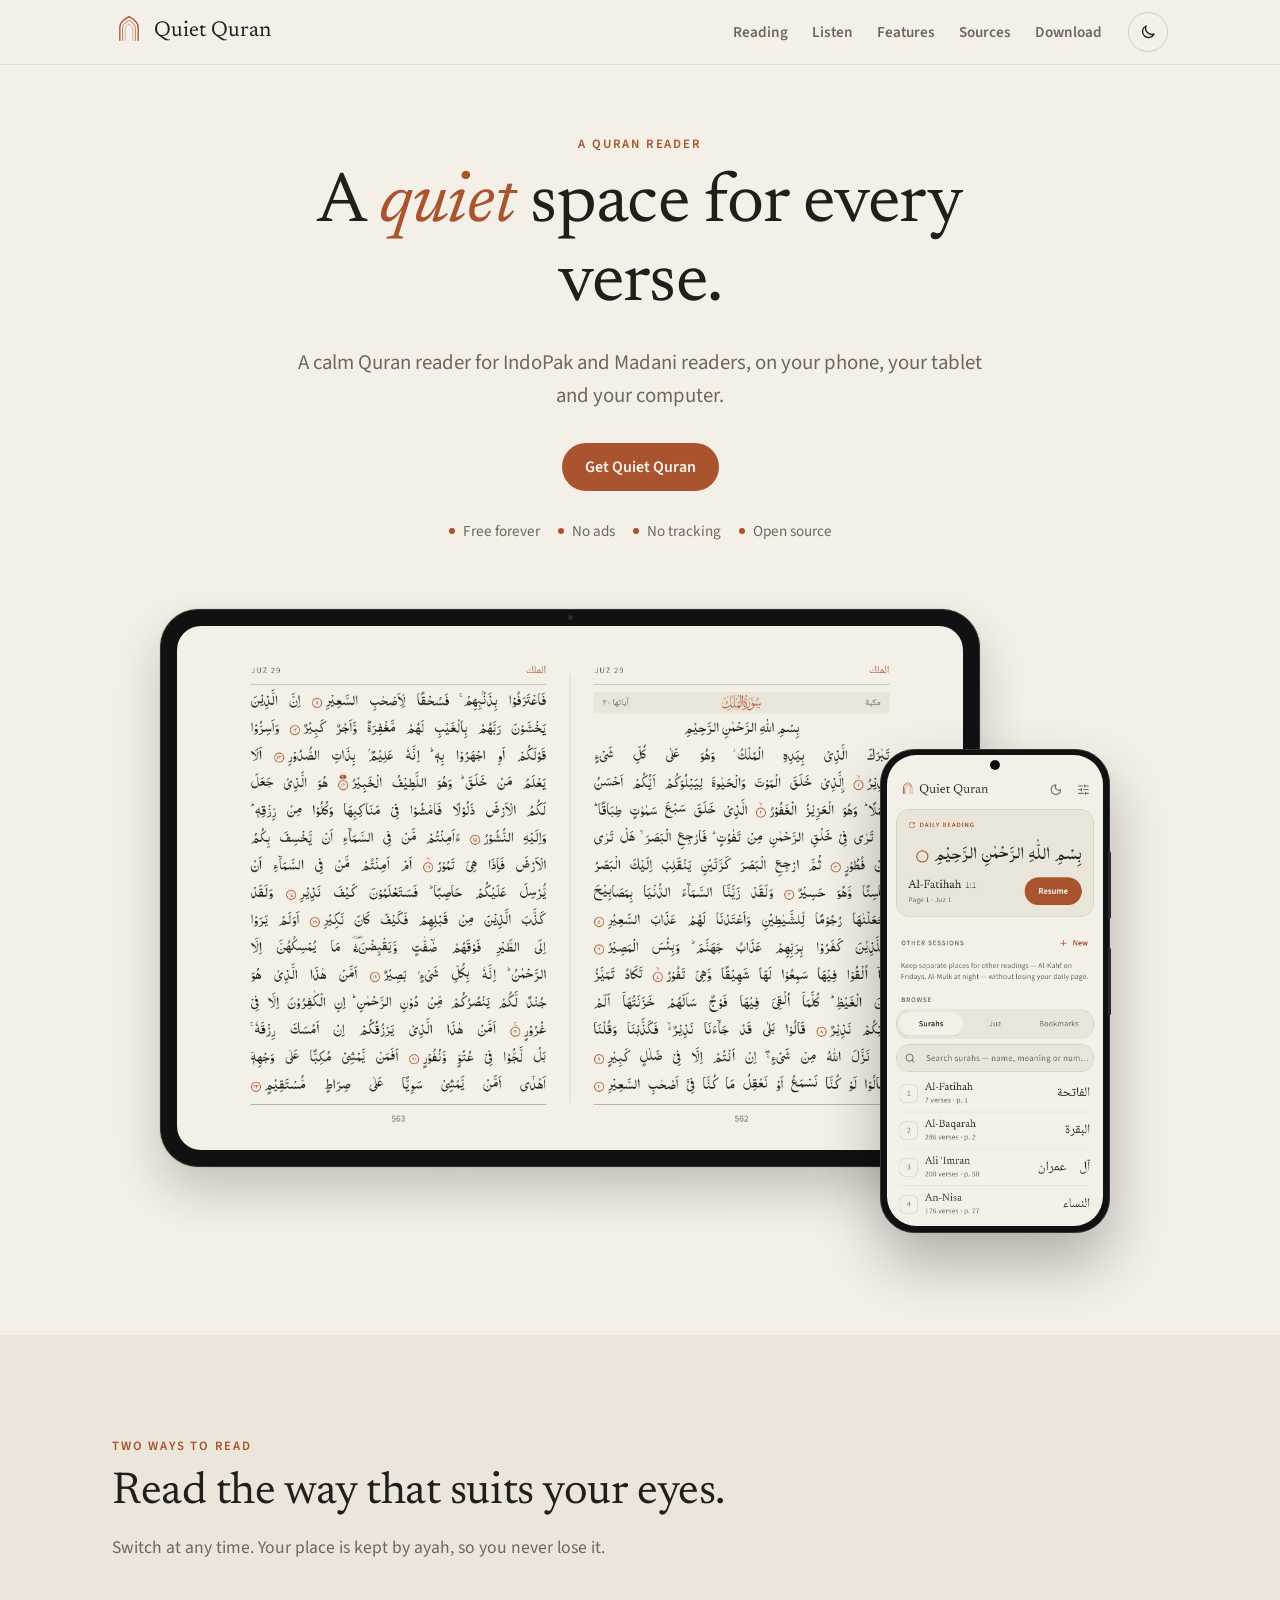
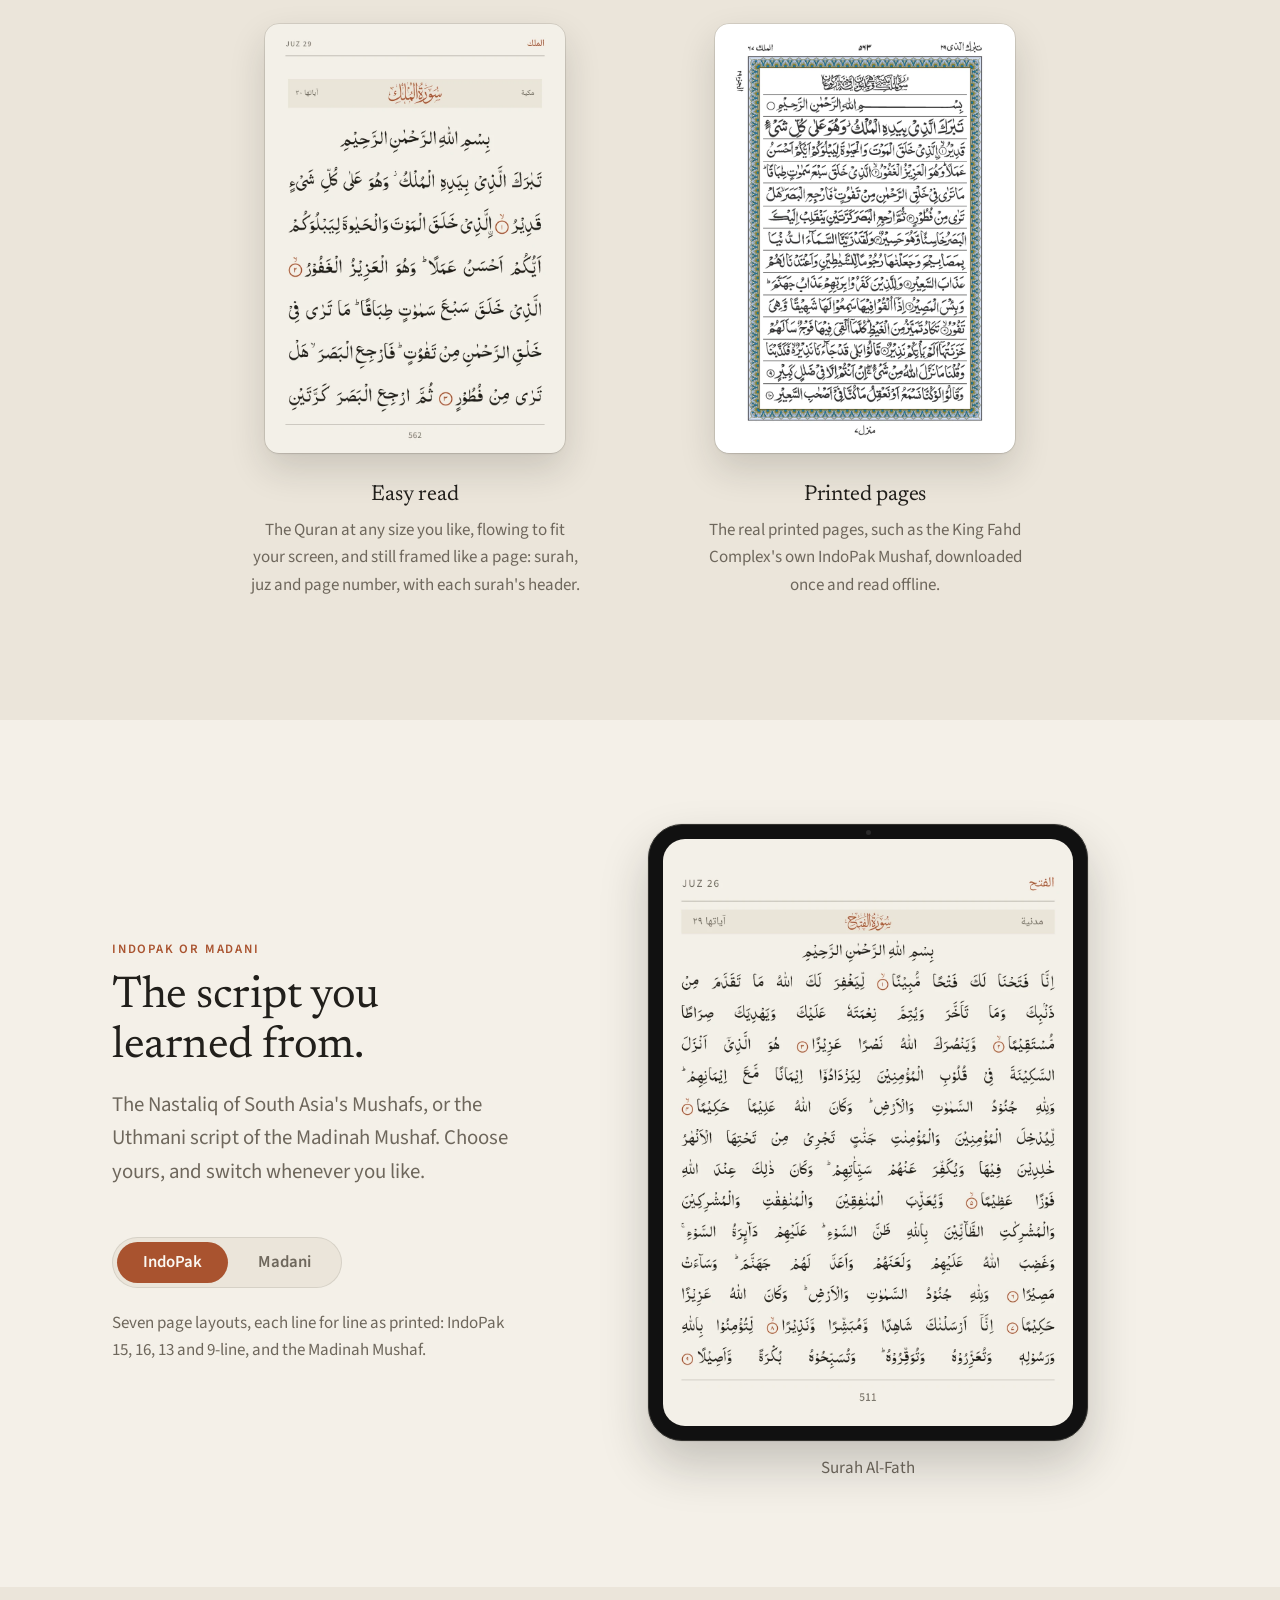
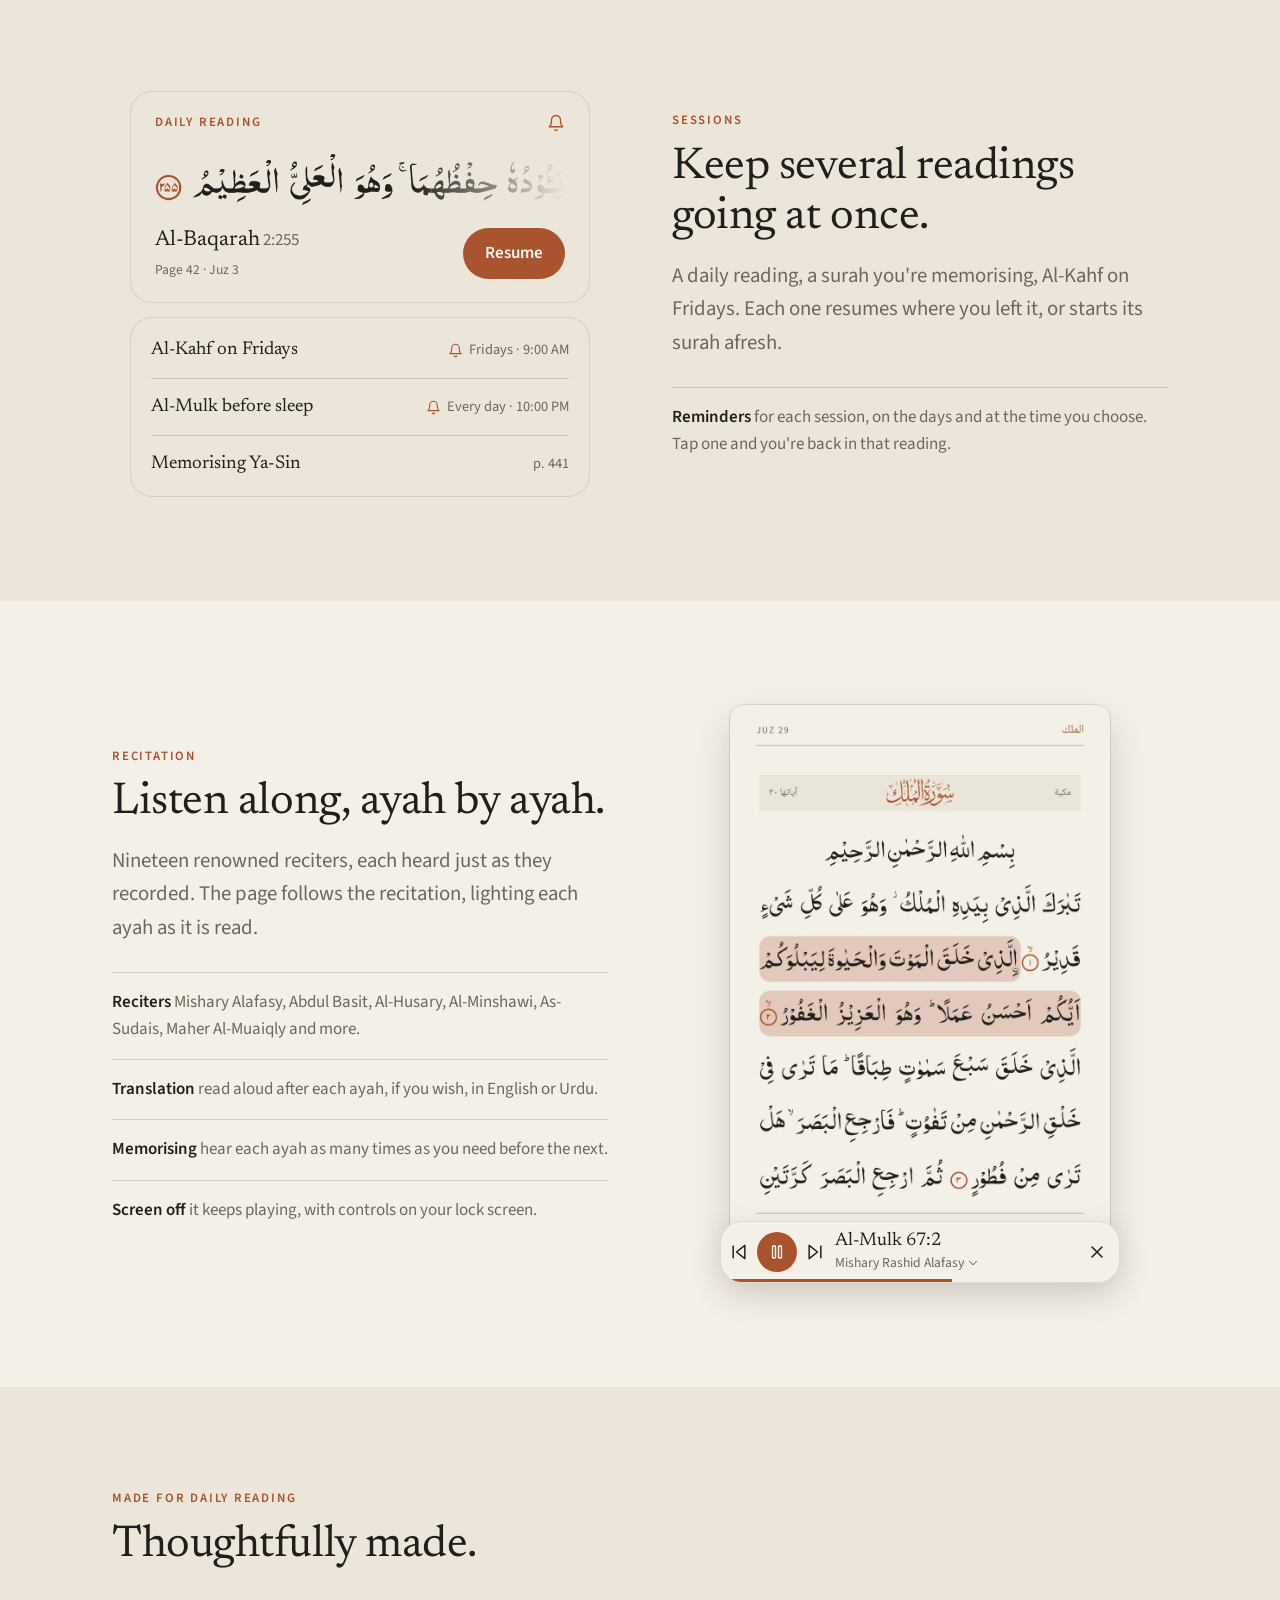
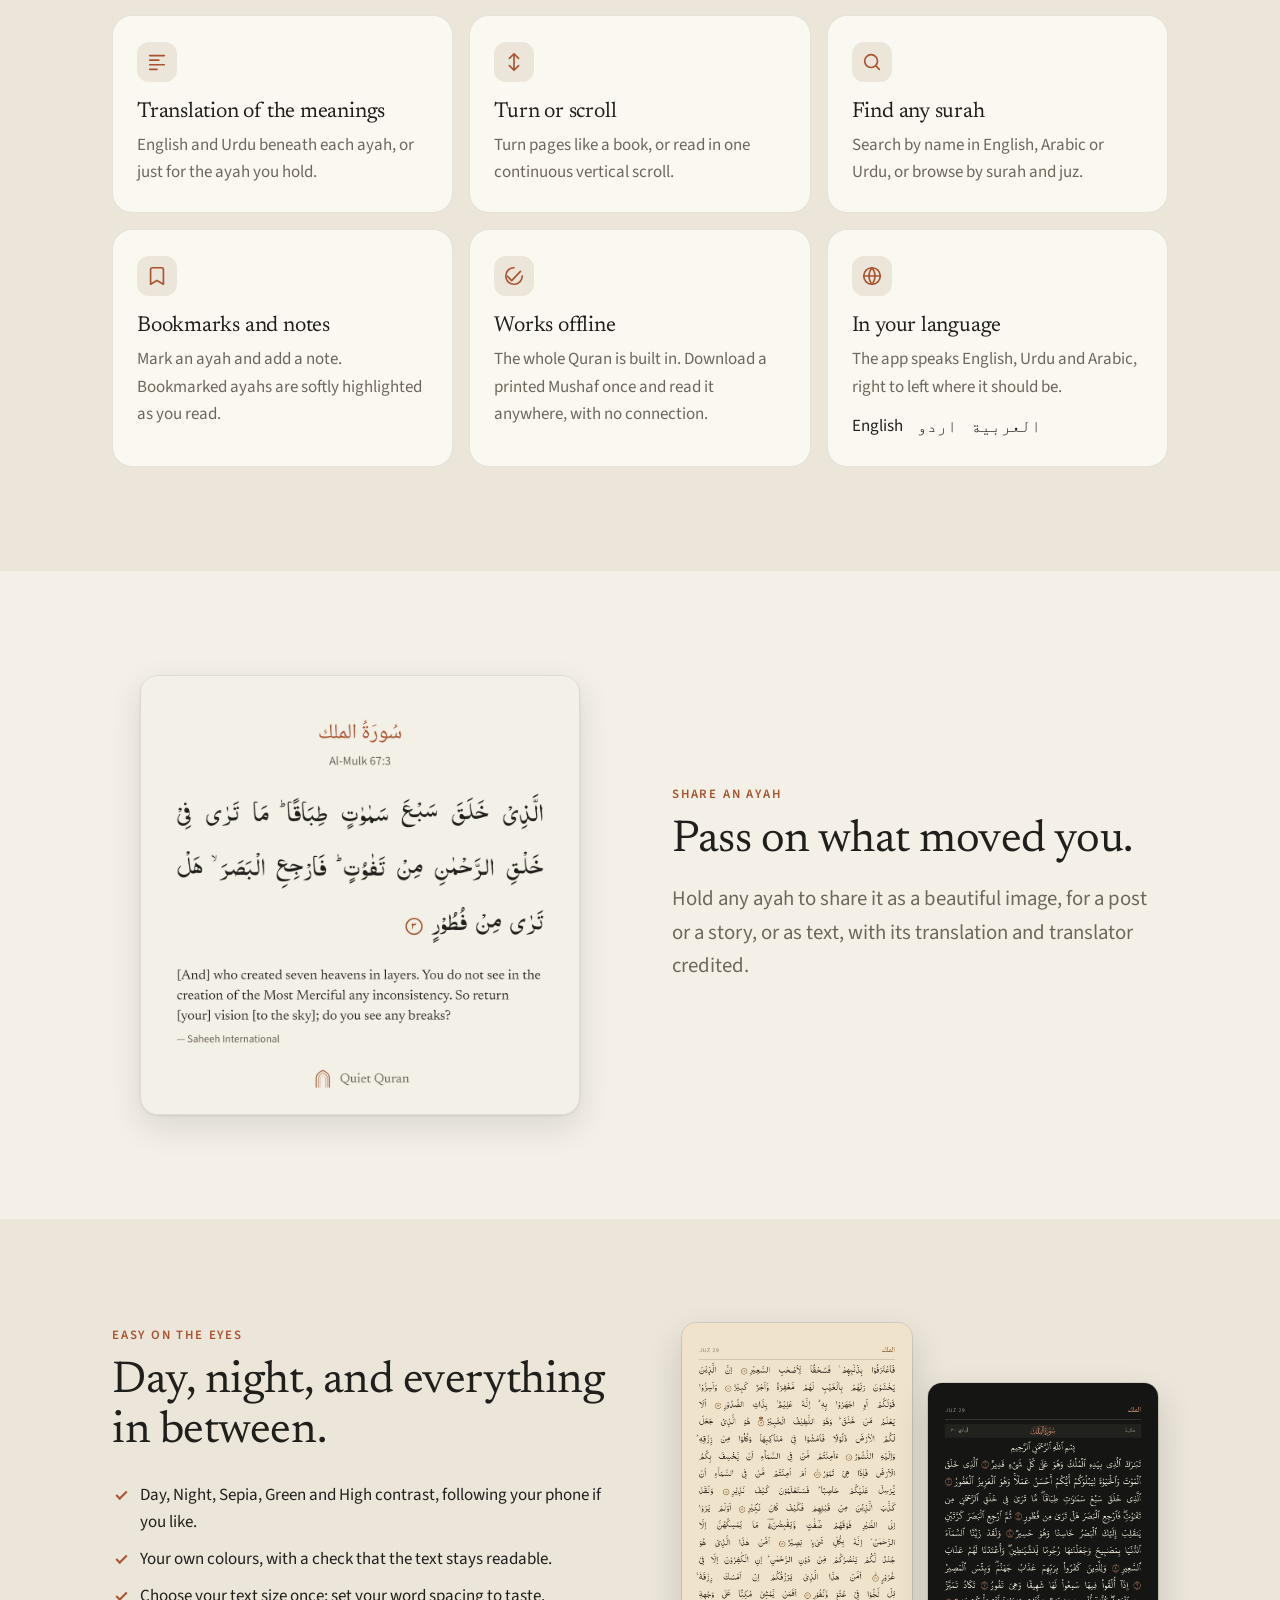
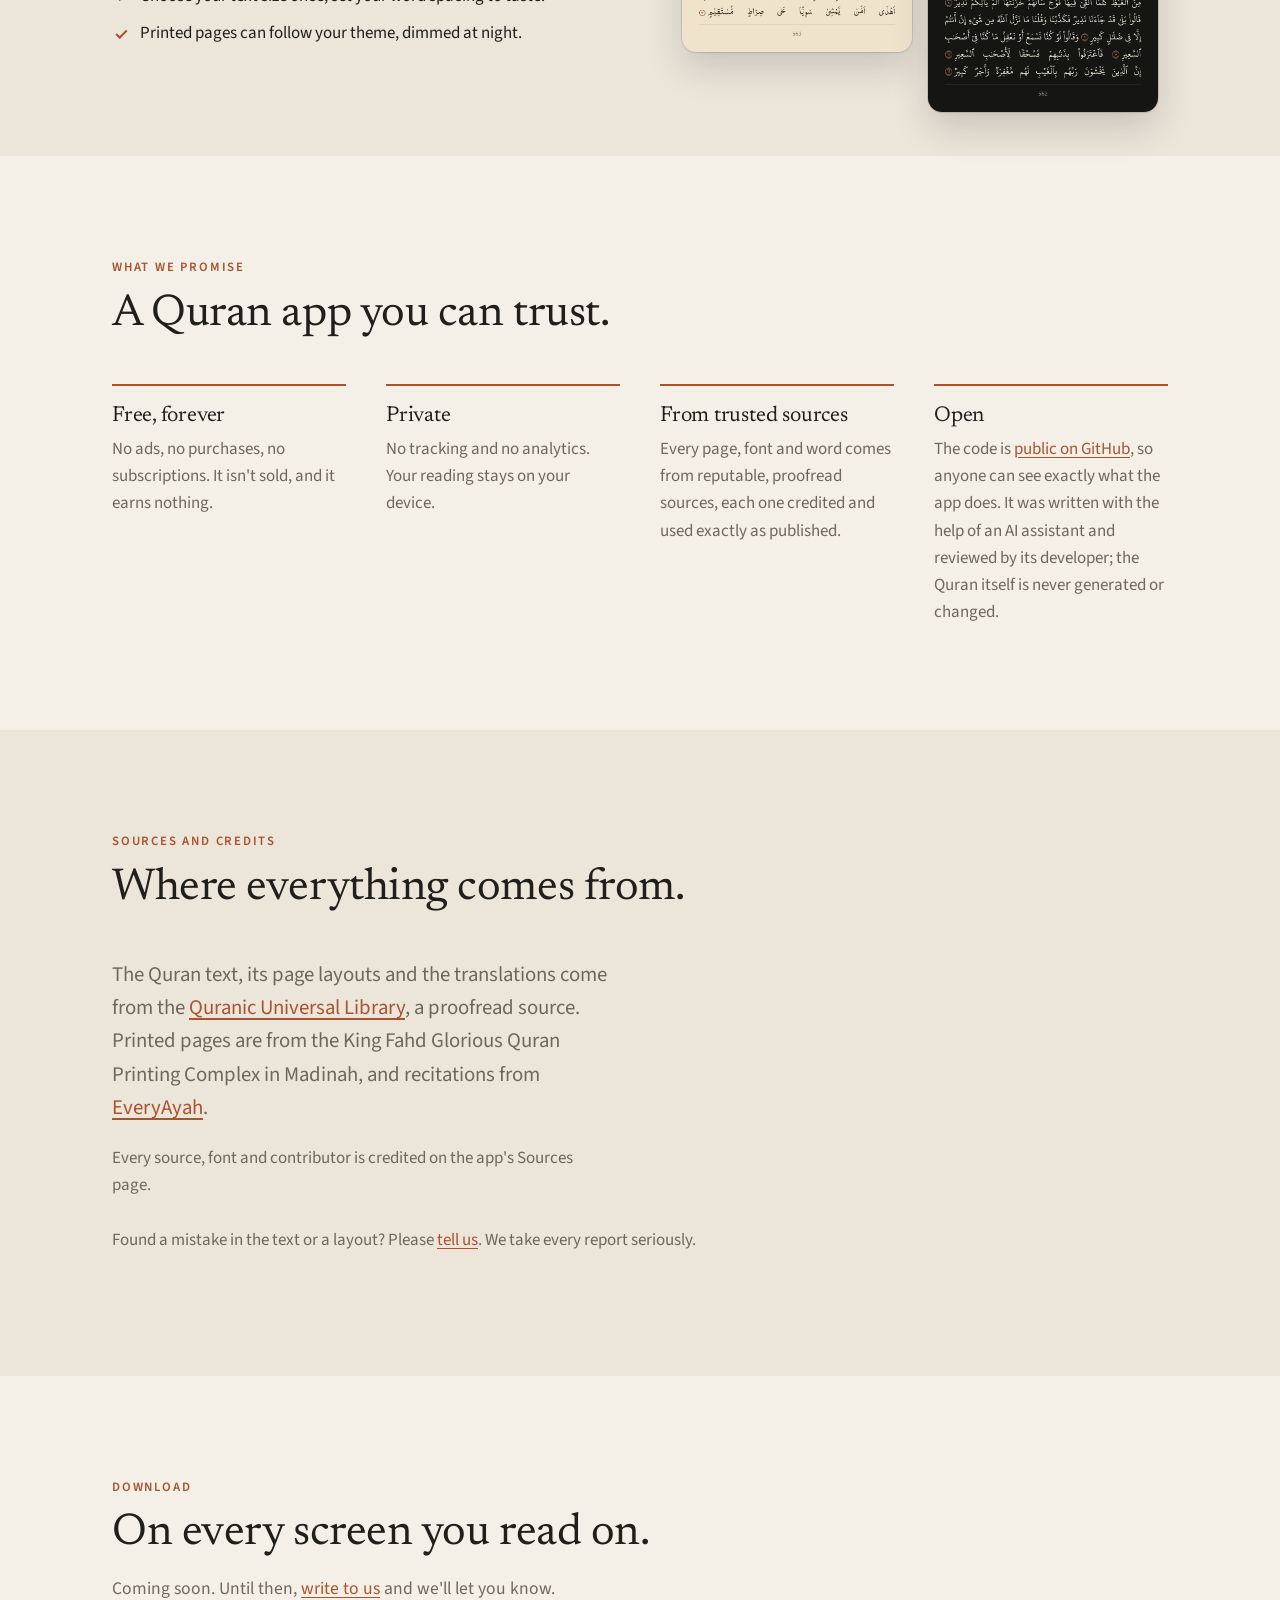
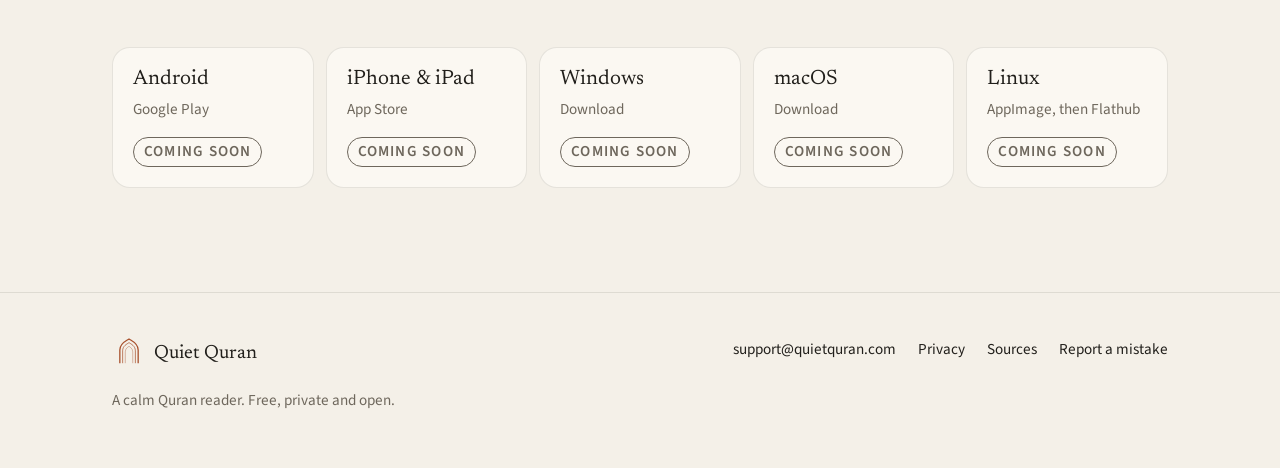
==== website/index.html @ 115cbb1e "Say how the app was made The README and the website now say plainly that the Quran text and pages co" ====
<!doctype html>
<html lang="en">
<head>
  <meta charset="utf-8">
  <meta name="viewport" content="width=device-width, initial-scale=1">
  <title>Quiet Quran — a calm Quran reader for IndoPak and Madani readers</title>
  <meta name="description" content="A free, calm Quran reader for IndoPak and Madani readers, with each Mushaf's own pages, line for line. No ads, no tracking. For Android, iPhone, Windows, macOS and Linux.">
  <meta name="theme-color" content="#f4f0e8">
  <script>
    // Apply the saved theme before anything paints (no flash).
    try {
      var t = localStorage.getItem("theme");
      if (t === "light" || t === "dark") document.documentElement.dataset.theme = t;
    } catch (e) {}
  </script>
  <link rel="icon" href="favicon.ico" sizes="any">
  <link rel="icon" href="img/mark-day.svg" type="image/svg+xml">
  <link rel="apple-touch-icon" href="apple-touch-icon.png">
  <link rel="canonical" href="https://quietquran.com/">
  <link rel="manifest" href="site.webmanifest">
  <meta name="robots" content="index, follow">
  <meta property="og:site_name" content="Quiet Quran">
  <meta property="og:title" content="Quiet Quran — a calm Quran reader for IndoPak and Madani readers">
  <meta property="og:description" content="A free, calm Quran reader with each Mushaf's own pages, line for line. Listen ayah by ayah. No ads, no tracking.">
  <meta property="og:image" content="https://quietquran.com/img/og-card.png">
  <meta property="og:image:width" content="1200">
  <meta property="og:image:height" content="630">
  <meta property="og:image:alt" content="Quiet Quran beside a page of Surah Al-Mulk">
  <meta property="og:url" content="https://quietquran.com/">
  <meta property="og:type" content="website">
  <meta property="og:locale" content="en">
  <meta name="twitter:card" content="summary_large_image">
  <meta name="twitter:title" content="Quiet Quran">
  <meta name="twitter:description" content="A free, calm Quran reader for IndoPak and Madani readers. No ads, no tracking.">
  <meta name="twitter:image" content="https://quietquran.com/img/og-card.png">
  <script type="application/ld+json">
  {
    "@context": "https://schema.org",
    "@graph": [
      {
        "@type": "WebSite",
        "@id": "https://quietquran.com/#website",
        "url": "https://quietquran.com/",
        "name": "Quiet Quran",
        "inLanguage": "en"
      },
      {
        "@type": "Organization",
        "@id": "https://quietquran.com/#org",
        "name": "Quiet Quran",
        "url": "https://quietquran.com/",
        "logo": "https://quietquran.com/img/icon-512.png",
        "email": "support@quietquran.com"
      },
      {
        "@type": "MobileApplication",
        "name": "Quiet Quran",
        "url": "https://quietquran.com/",
        "description": "A free, calm Quran reader for IndoPak and Madani readers, with each Mushaf's own pages, line for line, and ayah-by-ayah recitation. No ads, no tracking.",
        "applicationCategory": "ReferenceApplication",
        "operatingSystem": "Android, iOS, Windows, macOS, Linux",
        "inLanguage": ["en", "ur", "ar"],
        "isAccessibleForFree": true,
        "offers": { "@type": "Offer", "price": "0", "priceCurrency": "USD" },
        "image": "https://quietquran.com/img/og-card.png",
        "publisher": { "@id": "https://quietquran.com/#org" }
      }
    ]
  }
  </script>
  <link rel="preload" href="fonts/Newsreader-400.woff2" as="font" type="font/woff2" crossorigin>
  <link rel="preload" href="fonts/SourceSans3-400.woff2" as="font" type="font/woff2" crossorigin>
  <link rel="stylesheet" href="styles.css">
</head>
<body>
  <a class="skip" href="#main">Skip to content</a>

  <header class="site-header">
    <div class="wrap">
      <a class="brand" href="./" aria-label="Quiet Quran, home">
        <img class="for-light" src="img/mark-day.svg" alt="" width="34" height="34">
        <img class="for-dark" src="img/mark-night.svg" alt="" width="34" height="34">
        Quiet Quran
      </a>
      <nav class="nav" aria-label="Main">
        <a class="optional" href="#read">Reading</a>
        <a class="optional" href="#listen">Listen</a>
        <a class="optional" href="#features">Features</a>
        <a class="optional" href="#sources">Sources</a>
        <a href="#download">Download</a>
      </nav>
      <button class="theme-toggle" type="button" aria-label="Switch to dark mode">
        <svg class="icon-moon" viewBox="0 0 24 24" aria-hidden="true"><path d="M20 14.5A8 8 0 0 1 9.5 4a8 8 0 1 0 10.5 10.5z"/></svg>
        <svg class="icon-sun" viewBox="0 0 24 24" aria-hidden="true"><circle cx="12" cy="12" r="4"/><path d="M12 2v2M12 20v2M4.9 4.9l1.4 1.4M17.7 17.7l1.4 1.4M2 12h2M20 12h2M4.9 19.1l1.4-1.4M17.7 6.3l1.4-1.4"/></svg>
      </button>
    </div>
  </header>

  <main id="main">
    <!-- ================= Hero ================= -->
    <section class="hero">
      <div class="wrap">
        <div class="hero-text">
          <p class="eyebrow">A Quran reader</p>
          <h1>A <em>quiet</em> space for every verse.</h1>
          <p class="lead">
            A calm Quran reader for IndoPak and Madani readers, on your phone,
            your tablet and your computer.
          </p>
          <div class="actions">
            <a class="button primary" href="#download">Get Quiet Quran</a>
          </div>
          <ul class="promises" aria-label="Promises">
            <li>Free forever</li>
            <li>No ads</li>
            <li>No tracking</li>
            <li>Open source</li>
          </ul>
        </div>

        <div class="devices" role="img" aria-label="Quiet Quran on a tablet, showing two Mushaf pages side by side, and on a phone, showing the home screen.">
          <div class="devices-stage">
            <div class="tablet tablet-land">
              <div class="tablet-screen">
                <img class="for-light" src="img/laptop.webp" alt="" width="2400" height="1600">
                <img class="for-dark" src="img/laptop-night.webp" alt="" width="2400" height="1600">
              </div>
            </div>
            <div class="phone">
              <img class="for-light" src="img/home.webp" alt="" width="752" height="1632">
              <img class="for-dark" src="img/home-night.webp" alt="" width="752" height="1632">
            </div>
          </div>
        </div>
      </div>
    </section>

    <!-- ================= Ways to read ================= -->
    <section id="read" class="band">
      <div class="wrap">
        <div class="section-head">
          <p class="eyebrow">Two ways to read</p>
          <h2>Read the way that suits your eyes.</h2>
          <p>Switch at any time. Your place is kept by ayah, so you never lose it.</p>
        </div>
        <div class="ways">
          <figure class="way">
<div class="page-card"><img class="for-light" src="img/easy-read.webp" alt="Surah Al-Mulk in Easy read: large IndoPak text, framed like a page with the surah, juz and page number." width="880" height="1260" loading="lazy"><img class="for-dark" src="img/easy-read-night.webp" alt="Surah Al-Mulk in Easy read: large IndoPak text, framed like a page with the surah, juz and page number." width="880" height="1260" loading="lazy"></div>
            <h3>Easy read</h3>
            <p>The Quran at any size you like, flowing to fit your screen, and still framed like a page: surah, juz and page number, with each surah's header.</p>
          </figure>
          <figure class="way">
<div class="page-card paper"><img src="img/printed.webp" alt="A printed page of the King Fahd Complex's IndoPak 15-line Mushaf." width="780" height="1204" loading="lazy"></div>
            <h3>Printed pages</h3>
            <p>The real printed pages, such as the King Fahd Complex's own IndoPak Mushaf, downloaded once and read offline.</p>
          </figure>
        </div>
      </div>
    </section>

    <!-- ================= Scripts ================= -->
    <section>
      <div class="wrap editions">
        <div>
          <p class="eyebrow">IndoPak or Madani</p>
          <h2>The script you learned from.</h2>
          <p class="lead" style="margin-top:16px">
            The Nastaliq of South Asia's Mushafs, or the Uthmani script of the
            Madinah Mushaf. Choose yours, and switch whenever you like.
          </p>
          <div class="script-switch" role="tablist" aria-label="Script">
            <button type="button" role="tab" aria-selected="true" aria-controls="layout-screen" data-layout="indopak-15-qudratullah" data-name="IndoPak">IndoPak</button>
            <button type="button" role="tab" aria-selected="false" aria-controls="layout-screen" data-layout="madani-1405" data-name="Madani">Madani</button>
          </div>
          <p class="muted layouts-line">
            Seven page layouts, each line for line as printed: IndoPak 15, 16,
            13 and 9-line, and the Madinah Mushaf.
          </p>
        </div>

        <figure class="tablet-stage">
          <div class="tablet" id="layout-screen" role="tabpanel" aria-live="polite">
            <div class="tablet-screen">
              <img class="layout-shot for-light" data-variant="" src="img/layout-indopak-15-qudratullah.webp" alt="The opening of Surah Al-Fath in the IndoPak script." width="1200" height="1720">
              <img class="layout-shot for-dark" data-variant="-night" src="img/layout-indopak-15-qudratullah-night.webp" alt="The opening of Surah Al-Fath in the IndoPak script." width="1200" height="1720">
            </div>
          </div>
          <figcaption class="muted">Surah Al-Fath</figcaption>
        </figure>
      </div>
    </section>

    <!-- ================= Sessions and reminders ================= -->
    <section id="sessions" class="band">
      <div class="wrap split flip">
        <div>
          <p class="eyebrow">Sessions</p>
          <h2>Keep several readings going at once.</h2>
          <p class="lead" style="margin-top:16px">
            A daily reading, a surah you're memorising, Al-Kahf on Fridays.
            Each one resumes where you left it, or starts its surah afresh.
          </p>
          <dl class="rows">
            <div><dt>Reminders</dt><dd>for each session, on the days and at the time you choose. Tap one and you're back in that reading.</dd></div>
          </dl>
        </div>

        <div class="sessions-demo" role="img" aria-label="The home screen's sessions: Daily reading at Al-Baqarah 2:255 with a Resume button; Al-Kahf on Fridays with a reminder at 9:00 AM on Fridays; Al-Mulk before sleep with a reminder every day at 10:00 PM; and Memorising Ya-Sin on page 441.">
          <div class="session-card">
            <div class="session-head"><span>Daily reading</span><svg class="bell" viewBox="0 0 24 24" aria-hidden="true"><path d="M6 8a6 6 0 0 1 12 0c0 7 3 9 3 9H3s3-2 3-9"/><path d="M10.3 21a1.9 1.9 0 0 0 3.4 0"/></svg></div>
            <img class="for-light session-ayah" src="img/session-ayah-day.webp" alt="" width="678" height="122">
            <img class="for-dark session-ayah" src="img/session-ayah-night.webp" alt="" width="678" height="122">
            <div class="session-foot">
              <div><strong>Al-Baqarah</strong> <span class="muted">2:255</span><small>Page 42 · Juz 3</small></div>
              <span class="resume">Resume</span>
            </div>
          </div>
          <ul class="session-list">
            <li><span>Al-Kahf on Fridays</span><span class="when"><svg class="bell" viewBox="0 0 24 24" aria-hidden="true"><path d="M6 8a6 6 0 0 1 12 0c0 7 3 9 3 9H3s3-2 3-9"/><path d="M10.3 21a1.9 1.9 0 0 0 3.4 0"/></svg>Fridays · 9:00 AM</span></li>
            <li><span>Al-Mulk before sleep</span><span class="when"><svg class="bell" viewBox="0 0 24 24" aria-hidden="true"><path d="M6 8a6 6 0 0 1 12 0c0 7 3 9 3 9H3s3-2 3-9"/><path d="M10.3 21a1.9 1.9 0 0 0 3.4 0"/></svg>Every day · 10:00 PM</span></li>
            <li><span>Memorising Ya-Sin</span><span class="when">p. 441</span></li>
          </ul>
        </div>
      </div>
    </section>

    <!-- ================= Recitation ================= -->
    <section id="listen">
      <div class="wrap split">
        <div>
          <p class="eyebrow">Recitation</p>
          <h2>Listen along, ayah by ayah.</h2>
          <p class="lead" style="margin-top:16px">
            Nineteen renowned reciters, each heard just as they recorded.
            The page follows the recitation, lighting each ayah as it is read.
          </p>
          <dl class="rows">
            <div><dt>Reciters</dt><dd>Mishary Alafasy, Abdul Basit, Al-Husary, Al-Minshawi, As-Sudais, Maher Al-Muaiqly and more.</dd></div>
            <div><dt>Translation</dt><dd>read aloud after each ayah, if you wish, in English or Urdu.</dd></div>
            <div><dt>Memorising</dt><dd>hear each ayah as many times as you need before the next.</dd></div>
            <div><dt>Screen off</dt><dd>it keeps playing, with controls on your lock screen.</dd></div>
          </dl>
        </div>

        <div class="listen-demo" data-ayah="2" role="img" aria-label="Surah Al-Mulk in Easy read, each ayah highlighted in turn as it is recited, and the player below it: Al-Mulk, Mishary Rashid Alafasy, with previous, pause, next and stop.">
          <div class="page-card">
            <img class="for-light ayah-2" src="img/listen-day.webp" alt="" width="880" height="1260" loading="lazy">
            <img class="for-dark ayah-2" src="img/listen-night.webp" alt="" width="880" height="1260" loading="lazy">
            <img class="for-light ayah-3" src="img/listen-day-3.webp" alt="" width="880" height="1260" loading="lazy">
            <img class="for-dark ayah-3" src="img/listen-night-3.webp" alt="" width="880" height="1260" loading="lazy">
          </div>
          <div class="player">
            <div class="player-controls">
              <svg viewBox="0 0 24 24" aria-hidden="true"><polygon points="19 20 9 12 19 4 19 20"/><line x1="5" x2="5" y1="19" y2="5"/></svg>
              <span class="player-play"><svg viewBox="0 0 24 24" aria-hidden="true"><rect x="14" y="4" width="4" height="16" rx="1"/><rect x="6" y="4" width="4" height="16" rx="1"/></svg></span>
              <svg viewBox="0 0 24 24" aria-hidden="true"><polygon points="5 4 15 12 5 20 5 4"/><line x1="19" x2="19" y1="5" y2="19"/></svg>
            </div>
            <div class="player-now">
              <strong class="player-ayah">Al-Mulk 67:2</strong>
              <small>Mishary Rashid Alafasy <svg viewBox="0 0 24 24" aria-hidden="true"><path d="m6 9 6 6 6-6"/></svg></small>
            </div>
            <svg class="player-stop" viewBox="0 0 24 24" aria-hidden="true"><path d="M18 6 6 18"/><path d="m6 6 12 12"/></svg>
            <span class="player-progress"></span>
          </div>
        </div>
      </div>
    </section>

    <!-- ================= Features ================= -->
    <section id="features" class="band">
      <div class="wrap">
        <div class="section-head">
          <p class="eyebrow">Made for daily reading</p>
          <h2>Thoughtfully made.</h2>
        </div>
        <div class="features">
          <article class="feature">
            <div class="icon" aria-hidden="true"><svg viewBox="0 0 24 24"><path d="M4 5h16M4 10h10M4 15h16M4 20h8"/></svg></div>
            <h3>Translation of the meanings</h3>
            <p>English and Urdu beneath each ayah, or just for the ayah you hold.</p>
          </article>
          <article class="feature">
            <div class="icon" aria-hidden="true"><svg viewBox="0 0 24 24"><path d="M12 3v18M7 8l5-5 5 5M7 16l5 5 5-5"/></svg></div>
            <h3>Turn or scroll</h3>
            <p>Turn pages like a book, or read in one continuous vertical scroll.</p>
          </article>
          <article class="feature">
            <div class="icon" aria-hidden="true"><svg viewBox="0 0 24 24"><circle cx="11" cy="11" r="7"/><path d="m20 20-3.5-3.5"/></svg></div>
            <h3>Find any surah</h3>
            <p>Search by name in English, Arabic or Urdu, or browse by surah and juz.</p>
          </article>
          <article class="feature">
            <div class="icon" aria-hidden="true"><svg viewBox="0 0 24 24"><path d="M19 21l-7-4-7 4V5a2 2 0 0 1 2-2h10a2 2 0 0 1 2 2z"/></svg></div>
            <h3>Bookmarks and notes</h3>
            <p>Mark an ayah and add a note. Bookmarked ayahs are softly highlighted as you read.</p>
          </article>
          <article class="feature">
            <div class="icon" aria-hidden="true"><svg viewBox="0 0 24 24"><path d="M5 12.5 9.5 17 19 7"/><path d="M12 3a9 9 0 1 0 9 9"/></svg></div>
            <h3>Works offline</h3>
            <p>The whole Quran is built in. Download a printed Mushaf once and read it anywhere, with no connection.</p>
          </article>
          <article class="feature">
            <div class="icon" aria-hidden="true"><svg viewBox="0 0 24 24"><circle cx="12" cy="12" r="9"/><path d="M3 12h18M12 3a14 14 0 0 1 0 18M12 3a14 14 0 0 0 0 18"/></svg></div>
            <h3>In your language</h3>
            <p>The app speaks English, Urdu and Arabic, right to left where it should be.</p>
            <div class="langs"><span lang="en">English</span><span lang="ur" dir="rtl">اردو</span><span lang="ar" dir="rtl">العربية</span></div>
          </article>
        </div>
      </div>
    </section>

    <!-- ================= Share ================= -->
    <section>
      <div class="wrap split">
        <div>
          <img class="share-card for-light" src="img/share-card.webp" alt="A shared ayah: Al-Mulk 67:3 in IndoPak script with its English translation, in the app's calm design." width="1080" height="1080" loading="lazy">
          <img class="share-card for-dark" src="img/share-card-night.webp" alt="A shared ayah: Al-Mulk 67:3 in IndoPak script with its English translation, in the app's calm design." width="1080" height="1080" loading="lazy">
        </div>
        <div>
          <p class="eyebrow">Share an ayah</p>
          <h2>Pass on what moved you.</h2>
          <p class="lead" style="margin-top:16px">
            Hold any ayah to share it as a beautiful image, for a post or a
            story, or as text, with its translation and translator credited.
          </p>
        </div>
      </div>
    </section>

    <!-- ================= Themes ================= -->
    <section class="band">
      <div class="wrap split flip">
        <div class="theme-row" aria-hidden="true">
<div class="page-card"><img src="img/sepia.webp" alt="" width="880" height="1260" loading="lazy"></div>
<div class="page-card"><img src="img/madani-night.webp" alt="" width="880" height="1260" loading="lazy"></div>
        </div>
        <div>
          <p class="eyebrow">Easy on the eyes</p>
          <h2>Day, night, and everything in between.</h2>
          <ul class="checks">
            <li>Day, Night, Sepia, Green and High contrast, following your phone if you like.</li>
            <li>Your own colours, with a check that the text stays readable.</li>
            <li>Choose your text size once; set your word spacing to taste.</li>
            <li>Printed pages can follow your theme, dimmed at night.</li>
          </ul>
        </div>
      </div>
    </section>

    <!-- ================= Principles ================= -->
    <section>
      <div class="wrap">
        <div class="section-head">
          <p class="eyebrow">What we promise</p>
          <h2>A Quran app you can trust.</h2>
        </div>
        <div class="principles">
          <div class="principle">
            <h3>Free, forever</h3>
            <p>No ads, no purchases, no subscriptions. It isn't sold, and it earns nothing.</p>
          </div>
          <div class="principle">
            <h3>Private</h3>
            <p>No tracking and no analytics. Your reading stays on your device.</p>
          </div>
          <div class="principle">
            <h3>From trusted sources</h3>
            <p>Every page, font and word comes from reputable, proofread sources, each one credited and used exactly as published.</p>
          </div>
          <div class="principle">
            <h3>Open</h3>
            <p>The code is <a href="https://github.com/Ykhadow/quietquran">public on GitHub</a>, so anyone can see exactly what the app does. It was written with the help of an AI assistant and reviewed by its developer; the Quran itself is never generated or changed.</p>
          </div>
        </div>
      </div>
    </section>

    <!-- ================= Sources ================= -->
    <section id="sources" class="band">
      <div class="wrap">
        <div class="section-head">
          <p class="eyebrow">Sources and credits</p>
          <h2>Where everything comes from.</h2>
        </div>
        <div class="sources-nod">
          <p class="lead">
            The Quran text, its page layouts and the translations come from the
            <a href="https://qul.tarteel.ai">Quranic Universal Library</a>, a
            proofread source. Printed pages are from the King Fahd Glorious
            Quran Printing Complex in Madinah, and recitations from
            <a href="https://everyayah.com">EveryAyah</a>.
          </p>
          <p class="muted">Every source, font and contributor is credited on the app's Sources page.</p>
        </div>
        <p class="muted" style="margin-top:28px">
          Found a mistake in the text or a layout? Please
          <a href="mailto:support@quietquran.com?subject=Mistake%20report">tell us</a>. We take every report seriously.
        </p>
      </div>
    </section>

    <!-- ================= Download ================= -->
    <section id="download">
      <div class="wrap">
        <div class="section-head">
          <p class="eyebrow">Download</p>
          <h2>On every screen you read on.</h2>
          <p>Coming soon. Until then, <a href="mailto:support@quietquran.com?subject=Tell%20me%20when%20it%27s%20out">write to us</a> and we'll let you know.</p>
        </div>
        <div class="platforms">
          <div class="platform"><strong>Android</strong><span>Google Play</span><span class="badge">Coming soon</span></div>
          <div class="platform"><strong>iPhone &amp; iPad</strong><span>App Store</span><span class="badge">Coming soon</span></div>
          <div class="platform"><strong>Windows</strong><span>Download</span><span class="badge">Coming soon</span></div>
          <div class="platform"><strong>macOS</strong><span>Download</span><span class="badge">Coming soon</span></div>
          <div class="platform"><strong>Linux</strong><span>AppImage, then Flathub</span><span class="badge">Coming soon</span></div>
        </div>
      </div>
    </section>
  </main>

  <footer class="site-footer">
    <div class="wrap">
      <div>
        <a class="brand" href="./" style="font-size:1.2rem">
          <img class="for-light" src="img/mark-day.svg" alt="" width="28" height="28">
          <img class="for-dark" src="img/mark-night.svg" alt="" width="28" height="28">
          Quiet Quran
        </a>
        <p style="margin:10px 0 0">A calm Quran reader. Free, private and open.</p>
      </div>
      <nav aria-label="Footer">
        <a href="mailto:support@quietquran.com">support@quietquran.com</a>
        <a href="/privacy">Privacy</a>
        <a href="#sources">Sources</a>
        <a href="mailto:support@quietquran.com?subject=Mistake%20report">Report a mistake</a>
      </nav>
    </div>
  </footer>

  <script src="site.js" defer></script>
</body>
</html>
---- website/styles.css ----
/* Quiet Quran — the app's own Day and Night palettes and type. */

@font-face {
  font-family: "Newsreader";
  src: url("fonts/Newsreader-400.woff2") format("woff2");
  font-weight: 400;
  font-style: normal;
  font-display: swap;
}
@font-face {
  font-family: "Newsreader";
  src: url("fonts/Newsreader-400-italic.woff2") format("woff2");
  font-weight: 400;
  font-style: italic;
  font-display: swap;
}
@font-face {
  font-family: "Source Sans 3";
  src: url("fonts/SourceSans3-400.woff2") format("woff2");
  font-weight: 400;
  font-display: swap;
}
@font-face {
  font-family: "Source Sans 3";
  src: url("fonts/SourceSans3-600.woff2") format("woff2");
  font-weight: 600;
  font-display: swap;
}

:root {
  --bg: #f4f0e8;
  --surf: #ebe5da;
  --card: #fbf8f2;
  --ink: #211f1b;
  --mut: #6e675c;
  --acc: #a9532f;
  --on-acc: #fbf8f2;
  --line: rgba(33, 31, 27, 0.16);
  --line2: rgba(33, 31, 27, 0.1);
  --shadow: 0 1px 2px rgba(33, 31, 27, 0.08), 0 12px 32px rgba(33, 31, 27, 0.12);
  --serif: "Newsreader", Georgia, "Times New Roman", serif;
  --sans: "Source Sans 3", system-ui, -apple-system, "Segoe UI", sans-serif;
  --arabic: "Noto Naskh Arabic", "Segoe UI", "Geeza Pro", "Noto Sans Arabic", serif;
  --urdu: "Noto Nastaliq Urdu", "Jameel Noori Nastaleeq", "Segoe UI", serif;
  --max: 1120px;
  color-scheme: light;
}

/* Night: when the device is dark (unless the visitor chose light), or when
   the visitor chose dark. */
@media (prefers-color-scheme: dark) {
  :root:not([data-theme="light"]) {
    --bg: #151614;
    --surf: #20211d;
    --card: #1b1c19;
    --ink: #e4ddd0;
    --mut: #9a9387;
    --acc: #d98e70;
    --on-acc: #151614;
    --line: rgba(228, 221, 208, 0.16);
    --line2: rgba(228, 221, 208, 0.1);
    --shadow: 0 1px 2px rgba(0, 0, 0, 0.4), 0 12px 32px rgba(0, 0, 0, 0.45);
    color-scheme: dark;
  }
}

:root[data-theme="dark"] {
  --bg: #151614;
  --surf: #20211d;
  --card: #1b1c19;
  --ink: #e4ddd0;
  --mut: #9a9387;
  --acc: #d98e70;
  --on-acc: #151614;
  --line: rgba(228, 221, 208, 0.16);
  --line2: rgba(228, 221, 208, 0.1);
  --shadow: 0 1px 2px rgba(0, 0, 0, 0.4), 0 12px 32px rgba(0, 0, 0, 0.45);
  color-scheme: dark;
}

/* Images drawn for one theme or the other (the logo). */
.for-dark {
  display: none !important;
}

@media (prefers-color-scheme: dark) {
  :root:not([data-theme="light"]) .for-light {
    display: none !important;
  }
  :root:not([data-theme="light"]) .for-dark {
    display: block !important;
  }
}

:root[data-theme="dark"] .for-light {
  display: none !important;
}

:root[data-theme="dark"] .for-dark {
  display: block !important;
}

*,
*::before,
*::after {
  box-sizing: border-box;
}

html {
  scroll-behavior: smooth;
  -webkit-text-size-adjust: 100%;
}

@media (prefers-reduced-motion: reduce) {
  html {
    scroll-behavior: auto;
  }
}

body {
  margin: 0;
  background: var(--bg);
  color: var(--ink);
  font: 400 1.0625rem/1.6 var(--sans);
  -webkit-font-smoothing: antialiased;
}

img {
  display: block;
  max-width: 100%;
  height: auto;
}

a {
  color: var(--acc);
  text-underline-offset: 0.18em;
}

a:hover {
  text-decoration-thickness: 2px;
}

:focus-visible {
  outline: 2px solid var(--acc);
  outline-offset: 3px;
  border-radius: 4px;
}

.wrap {
  width: 100%;
  max-width: var(--max);
  margin: 0 auto;
  padding: 0 16px;
}

@media (min-width: 720px) {
  .wrap {
    padding: 0 32px;
  }
}

.skip {
  position: absolute;
  left: -999px;
  top: 8px;
  background: var(--acc);
  color: var(--on-acc);
  padding: 8px 14px;
  border-radius: 8px;
  z-index: 10;
}

.skip:focus {
  left: 12px;
}

/* ---- Header ---- */

.site-header {
  position: sticky;
  top: 0;
  z-index: 5;
  background: color-mix(in srgb, var(--bg) 88%, transparent);
  backdrop-filter: saturate(1.2) blur(10px);
  -webkit-backdrop-filter: saturate(1.2) blur(10px);
  border-bottom: 1px solid var(--line2);
}

.site-header .wrap {
  display: flex;
  align-items: center;
  gap: 16px;
  min-height: 64px;
}

.brand {
  display: inline-flex;
  align-items: center;
  gap: 8px;
  color: var(--ink);
  text-decoration: none;
  font: 400 1.35rem/1 var(--serif);
  white-space: nowrap;
}

.brand img {
  width: 34px;
  height: 34px;
  /* Optical centring: the arches' feet reach below the baseline and their
     thin tips read lighter, so the mark sits a little higher than centre. */
  transform: translateY(-0.14em);
}

.nav {
  margin-left: auto;
  display: flex;
  gap: 4px;
}

.nav a {
  color: var(--mut);
  text-decoration: none;
  font-weight: 600;
  font-size: 0.95rem;
  padding: 8px 10px;
  border-radius: 8px;
}

.nav a:hover {
  color: var(--ink);
  background: var(--surf);
}

@media (max-width: 560px) {
  .nav .optional {
    display: none;
  }
}

.theme-toggle {
  display: grid;
  place-items: center;
  width: 40px;
  height: 40px;
  border-radius: 50%;
  border: 1px solid var(--line);
  background: transparent;
  color: var(--ink);
  cursor: pointer;
  flex: none;
}

.theme-toggle:hover {
  background: var(--surf);
}

.theme-toggle svg {
  width: 18px;
  height: 18px;
  fill: none;
  stroke: currentColor;
  stroke-width: 1.8;
  stroke-linecap: round;
  stroke-linejoin: round;
}

/* The icon shows what the button switches to. */
.theme-toggle .icon-sun {
  display: none;
}

@media (prefers-color-scheme: dark) {
  :root:not([data-theme="light"]) .theme-toggle .icon-sun {
    display: block;
  }
  :root:not([data-theme="light"]) .theme-toggle .icon-moon {
    display: none;
  }
}

:root[data-theme="dark"] .theme-toggle .icon-sun {
  display: block;
}

:root[data-theme="dark"] .theme-toggle .icon-moon {
  display: none;
}

/* ---- Type ---- */

h1,
h2,
h3 {
  font-family: var(--serif);
  font-weight: 400;
  line-height: 1.12;
  margin: 0;
  letter-spacing: -0.01em;
}

h1 {
  font-size: clamp(2.5rem, 7vw, 4.4rem);
}

h2 {
  font-size: clamp(1.9rem, 4.4vw, 2.8rem);
}

h3 {
  font-size: 1.35rem;
}

.eyebrow {
  font: 600 0.8rem/1.2 var(--sans);
  letter-spacing: 0.14em;
  text-transform: uppercase;
  color: var(--acc);
  margin: 0 0 14px;
}

.lead {
  font-size: clamp(1.1rem, 2.2vw, 1.3rem);
  color: var(--mut);
  max-width: 34em;
}

.muted {
  color: var(--mut);
}

section {
  padding: 72px 0;
}

@media (min-width: 900px) {
  section {
    padding: 104px 0;
  }
}

.section-head {
  max-width: 40em;
  margin-bottom: 44px;
}

.section-head p:not(.eyebrow) {
  color: var(--mut);
  margin: 16px 0 0;
  font-size: 1.1rem;
}

/* ---- Buttons ---- */

.actions {
  display: flex;
  flex-wrap: wrap;
  gap: 12px;
  margin-top: 30px;
}

.button {
  display: inline-flex;
  align-items: center;
  justify-content: center;
  gap: 8px;
  min-height: 48px;
  padding: 0 22px;
  border-radius: 999px;
  font: 600 1rem/1 var(--sans);
  text-decoration: none;
  border: 1px solid transparent;
}

.button.primary {
  background: var(--acc);
  color: var(--on-acc);
}

.button.primary:hover {
  filter: brightness(1.06);
}

.button.quiet {
  color: var(--ink);
  border-color: var(--line);
}

.button.quiet:hover {
  background: var(--surf);
}

/* ---- Hero ---- */

.hero {
  padding: 48px 0 64px;
}

@media (min-width: 900px) {
  .hero {
    padding: 72px 0 96px;
  }
}

.hero-text {
  max-width: 46rem;
  margin: 0 auto;
  text-align: center;
}

.hero-text .lead {
  margin: 22px auto 0;
}

.hero-text .actions,
.hero-text .promises {
  justify-content: center;
}

.hero h1 em {
  font-style: italic;
  color: var(--acc);
}

.promises {
  list-style: none;
  padding: 0;
  margin: 28px 0 0;
  display: flex;
  flex-wrap: wrap;
  gap: 8px 18px;
  color: var(--mut);
  font-size: 0.95rem;
}

.promises li {
  display: inline-flex;
  align-items: center;
  gap: 8px;
}

.promises li::before {
  content: "";
  width: 6px;
  height: 6px;
  border-radius: 50%;
  background: var(--acc);
}

/* A landscape tablet with two pages and a phone on the home screen in
   front, laid out on a 1000 x 640 stage that is zoomed to fit the width,
   with a soft glow of the accent behind them. */
.devices {
  display: flex;
  justify-content: center;
  margin: 56px auto 0;
}

.devices-stage {
  position: relative;
  flex: none;
  width: 1000px;
  height: 640px;
}

.devices-stage::before {
  content: "";
  position: absolute;
  inset: 8% 12%;
  background: radial-gradient(
    closest-side,
    color-mix(in srgb, var(--acc) 22%, transparent),
    transparent
  );
  filter: blur(30px);
}

.devices-stage .tablet-land {
  --w: 820px;
  position: absolute;
  left: 20px;
  top: 10px;
  width: 820px;
  padding: 16px;
  border-radius: 38px;
}

.tablet-land .tablet-screen {
  aspect-ratio: 3 / 2;
  border-radius: 24px;
}

.tablet-land .tablet-screen img {
  width: 100%;
  height: 100%;
  object-fit: cover;
}

.devices-stage .phone {
  --w: 230px;
  position: absolute;
  right: 30px;
  top: 150px;
  box-shadow: 0 30px 60px rgba(0, 0, 0, 0.28);
}

@media (max-width: 1064px) {
  .devices-stage {
    zoom: 0.8;
  }
}

@media (max-width: 864px) {
  .devices-stage {
    zoom: 0.64;
  }
}

@media (max-width: 720px) {
  .devices-stage {
    zoom: 0.52;
  }
}

@media (max-width: 560px) {
  .devices-stage {
    zoom: 0.36;
  }
}

@media (max-width: 400px) {
  .devices-stage {
    zoom: 0.33;
  }
}

/* ---- Phones ---- */

/* A modern phone, kept minimal: a thin, even bezel around a screen that
   fills nearly the whole front, rounded corners, a small camera hole and
   two side buttons. Sized by --w. */
.phone {
  --w: 250px;
  position: relative;
  width: var(--w);
  padding: calc(var(--w) * 0.024);
  border-radius: calc(var(--w) * 0.15);
  background: #111;
  /* The frame's edge: a border is drawn evenly round the corners (an inset
     shadow comes out thicker there). */
  border: 1px solid #34332f;
  box-shadow: 0 0 0 1px rgba(0, 0, 0, 0.06),
    0 18px 36px rgba(33, 31, 27, 0.2);
  flex: none;
}

.phone img {
  width: 100%;
  aspect-ratio: 376 / 816;
  object-fit: cover;
  object-position: top;
  border-radius: calc(var(--w) * 0.128);
  /* The frame's colour: a screen's rounded corners are smoothed against it,
     so they never show a light fringe. */
  background: #111;
}

.phone img.whole {
  object-fit: contain;
  object-position: center;
  background: #fff;
}

.phone::before {
  content: "";
  position: absolute;
  top: calc(var(--w) * 0.05);
  left: 50%;
  width: calc(var(--w) * 0.034);
  height: calc(var(--w) * 0.034);
  margin-left: calc(var(--w) * -0.017);
  border-radius: 50%;
  background: #0a0a0a;
  box-shadow: 0 0 0 1px #262626;
}

.phone::after {
  content: "";
  position: absolute;
  right: -2px;
  top: 21%;
  width: 3px;
  height: 14%;
  border-radius: 0 2px 2px 0;
  background: #2b2a27;
  box-shadow: 0 calc(var(--w) * 0.42) 0 0 #2b2a27;
}

.phone-slot {
  display: flex;
  justify-content: center;
}

.theme-row .page-card {
  width: min(230px, 42vw);
}

/* ---- Three ways to read ---- */

.ways {
  display: grid;
  gap: 40px;
  max-width: 860px;
  margin: 0 auto;
}

@media (min-width: 720px) {
  .ways {
    grid-template-columns: repeat(2, 1fr);
    gap: 40px;
  }
}

.way {
  display: flex;
  flex-direction: column;
  align-items: center;
  text-align: center;
}

.way .page-card {
  margin-bottom: 30px;
  /* Both pages the same shape, so they end on one line; the printed page,
     a little narrower, sits within it on white. */
  aspect-ratio: 880 / 1260;
}

.way .page-card img {
  height: 100%;
  object-fit: contain;
}

/* A page on its own, like a sheet of paper: no device around it. */
.page-card {
  width: min(300px, 78vw);
  border-radius: 14px;
  overflow: hidden;
  box-shadow: 0 1px 2px rgba(33, 31, 27, 0.08),
    0 16px 36px rgba(33, 31, 27, 0.16);
  outline: 1px solid var(--line2);
}

/* A printed page: white paper around it. (Other pages bring their own
   colour, so their rounded corners are never smoothed against white.) */
.page-card.paper {
  background: #fff;
}

.page-card img {
  width: 100%;
}

.way p {
  color: var(--mut);
  margin: 10px 0 0;
  max-width: 22em;
}

/* ---- Editions ---- */

.band {
  background: var(--surf);
}

.editions {
  display: grid;
  gap: 44px;
  align-items: center;
}

@media (min-width: 900px) {
  .editions {
    grid-template-columns: 0.8fr 1.2fr;
    gap: 56px;
  }
}

/* ---- Scripts: IndoPak or Madani, shown on a tablet ---- */

.script-switch {
  display: inline-flex;
  gap: 4px;
  margin-top: 28px;
  padding: 4px;
  border-radius: 999px;
  background: var(--surf);
  border: 1px solid var(--line2);
}

.script-switch button {
  all: unset;
  cursor: pointer;
  padding: 12px 26px;
  border-radius: 999px;
  font: 600 1.05rem/1 var(--sans);
  color: var(--mut);
}

.script-switch button:hover {
  color: var(--ink);
}

.script-switch button[aria-selected="true"] {
  background: var(--acc);
  color: var(--on-acc);
}

.script-switch button:focus-visible {
  outline: 2px solid var(--acc);
  outline-offset: 2px;
}

.layouts-line {
  margin: 22px 0 0;
  max-width: 30em;
}

/* A sleek tablet: a thin, even dark bezel, rounded corners and a small
   camera, the page filling the screen. Sized by --w. */
.tablet-stage {
  margin: 0;
  display: grid;
  justify-items: center;
  gap: 14px;
}

.tablet {
  --w: 440px;
  position: relative;
  width: min(var(--w), 100%);
  padding: 14px;
  border-radius: 34px;
  background: #111;
  /* The frame's edge: a border is drawn evenly round the corners (an inset
     shadow comes out thicker there). */
  border: 1px solid #34332f;
  box-shadow: 0 0 0 1px rgba(0, 0, 0, 0.06),
    0 24px 48px rgba(33, 31, 27, 0.22);
}

.tablet::before {
  content: "";
  position: absolute;
  top: 5px;
  left: 50%;
  width: 5px;
  height: 5px;
  margin-left: -2.5px;
  border-radius: 50%;
  background: #2b2b2b;
}

.tablet-screen {
  border-radius: 22px;
  overflow: hidden;
  aspect-ratio: 600 / 860;
  background: #111;
}

.layout-shot {
  width: 100%;
  height: 100%;
  object-fit: cover;
  transition: opacity 0.25s ease;
}

.layout-shot.fading {
  opacity: 0;
}

@media (prefers-reduced-motion: reduce) {
  .layout-shot {
    transition: none;
  }
}

/* ---- Features ---- */

.features {
  display: grid;
  gap: 16px;
}

@media (min-width: 640px) {
  .features {
    grid-template-columns: repeat(2, 1fr);
  }
}

@media (min-width: 1000px) {
  .features {
    grid-template-columns: repeat(3, 1fr);
  }
}

.feature {
  background: var(--card);
  border: 1px solid var(--line2);
  border-radius: 20px;
  padding: 26px 24px;
}

.feature h3 {
  margin-bottom: 8px;
}

.feature p {
  margin: 0;
  color: var(--mut);
}

.feature .icon {
  width: 40px;
  height: 40px;
  border-radius: 12px;
  display: grid;
  place-items: center;
  background: var(--surf);
  color: var(--acc);
  margin-bottom: 18px;
}

.feature .icon svg {
  width: 22px;
  height: 22px;
  fill: none;
  stroke: currentColor;
  stroke-width: 1.8;
  stroke-linecap: round;
  stroke-linejoin: round;
}

.langs {
  display: flex;
  flex-wrap: wrap;
  gap: 6px 14px;
  margin-top: 12px;
  color: var(--ink);
}

.langs [lang="ur"] {
  font-family: var(--urdu);
}

.langs [lang="ar"] {
  font-family: var(--arabic);
}

/* ---- Share and themes ---- */

.split {
  display: grid;
  gap: 44px;
  align-items: center;
}

@media (min-width: 900px) {
  .split {
    grid-template-columns: 1fr 1fr;
    gap: 64px;
  }
  .split.flip > :first-child {
    order: 2;
  }
}

.share-card {
  width: min(440px, 100%);
  margin: 0 auto;
  border-radius: 18px;
  box-shadow: var(--shadow);
  border: 1px solid var(--line2);
}

.theme-row {
  display: flex;
  justify-content: center;
  gap: 16px;
}

.theme-row .page-card:nth-child(2) {
  transform: translateY(60px);
}

.checks {
  list-style: none;
  padding: 0;
  margin: 24px 0 0;
  display: grid;
  gap: 10px;
}

.checks li {
  padding-left: 28px;
  position: relative;
}

.checks li::before {
  content: "";
  position: absolute;
  left: 4px;
  top: 0.55em;
  width: 11px;
  height: 6px;
  border-left: 2px solid var(--acc);
  border-bottom: 2px solid var(--acc);
  transform: rotate(-45deg);
}

/* ---- Sessions: the home screen's cards, drawn in HTML ---- */

.rows {
  margin: 28px 0 0;
}

.rows div {
  padding: 16px 0;
  border-top: 1px solid var(--line);
}

.rows dt {
  display: inline;
  font-weight: 600;
}

.rows dd {
  display: inline;
  margin: 0;
  color: var(--mut);
}

.rows dt + dd::before {
  content: " ";
}

.sessions-demo {
  width: min(460px, 100%);
  margin: 0 auto;
  display: grid;
  gap: 14px;
}

.session-card,
.session-list {
  background: var(--surf);
  border: 1px solid var(--line2);
  border-radius: 22px;
}

.session-card {
  padding: 22px 24px;
}

.session-head {
  display: flex;
  align-items: center;
  justify-content: space-between;
  font: 600 0.8rem/1 var(--sans);
  letter-spacing: 0.14em;
  text-transform: uppercase;
  color: var(--acc);
}

.bell {
  width: 18px;
  height: 18px;
  fill: none;
  stroke: var(--acc);
  stroke-width: 1.8;
  stroke-linecap: round;
  stroke-linejoin: round;
  flex: none;
}

/* The end of the ayah, its start fading in from the right, as in the app. */
.session-ayah {
  width: 100%;
  height: auto;
  margin: 14px 0 8px;
  object-fit: contain;
  object-position: right;
  -webkit-mask-image: linear-gradient(to left, transparent, #000 38%);
  mask-image: linear-gradient(to left, transparent, #000 38%);
}

.session-foot {
  display: flex;
  align-items: center;
  justify-content: space-between;
  gap: 12px;
}

.session-foot strong {
  font: 400 1.35rem/1.2 var(--serif);
}

.session-foot small {
  display: block;
  margin-top: 4px;
  color: var(--mut);
  font-size: 0.85rem;
}

.resume {
  background: var(--acc);
  color: var(--on-acc);
  font-weight: 600;
  padding: 12px 22px;
  border-radius: 999px;
  white-space: nowrap;
}

.session-list {
  list-style: none;
  margin: 0;
  padding: 4px 20px;
}

.session-list li {
  display: flex;
  justify-content: space-between;
  align-items: center;
  gap: 12px;
  padding: 16px 0;
  font: 400 1.15rem/1.3 var(--serif);
}

.session-list li + li {
  border-top: 1px solid var(--line);
}

.session-list .when {
  display: inline-flex;
  align-items: center;
  gap: 6px;
  font: 400 0.9rem/1 var(--sans);
  color: var(--mut);
  white-space: nowrap;
}

.session-list .bell {
  width: 15px;
  height: 15px;
}

/* ---- Principles ---- */

.principles {
  display: grid;
  gap: 32px 40px;
}

@media (min-width: 720px) {
  .principles {
    grid-template-columns: repeat(2, 1fr);
  }
}

@media (min-width: 1000px) {
  .principles {
    grid-template-columns: repeat(4, 1fr);
  }
}

.principle {
  border-top: 2px solid var(--acc);
  padding-top: 18px;
}

.principle p {
  margin: 8px 0 0;
  color: var(--mut);
}

/* ---- Sources: a short nod, the full list lives in the app ---- */

.sources-nod {
  max-width: 62ch;
}

.sources-nod .muted {
  margin: 14px 0 0;
}

/* ---- Download ---- */

.platforms {
  display: grid;
  gap: 12px;
  grid-template-columns: repeat(auto-fit, minmax(170px, 1fr));
}

.platform {
  background: var(--card);
  border: 1px solid var(--line2);
  border-radius: 18px;
  padding: 20px;
  display: flex;
  flex-direction: column;
  gap: 4px;
}

.platform strong {
  font: 400 1.3rem/1.2 var(--serif);
}

.platform span {
  color: var(--mut);
  font-size: 0.95rem;
}

.badge {
  align-self: flex-start;
  margin-top: 12px;
  font: 600 0.75rem/1 var(--sans);
  letter-spacing: 0.08em;
  text-transform: uppercase;
  color: var(--acc);
  border: 1px solid currentColor;
  border-radius: 999px;
  padding: 6px 10px;
}

/* ---- Footer ---- */

.site-footer {
  border-top: 1px solid var(--line2);
  padding: 44px 0 56px;
  color: var(--mut);
  font-size: 0.95rem;
}

.site-footer .wrap {
  display: grid;
  gap: 24px;
}

@media (min-width: 720px) {
  .site-footer .wrap {
    grid-template-columns: 1fr auto;
    align-items: start;
  }
}

.site-footer nav {
  display: flex;
  flex-wrap: wrap;
  gap: 8px 22px;
}

.site-footer a {
  color: var(--ink);
  text-decoration: none;
}

.site-footer a:hover {
  color: var(--acc);
}

/* ---- Privacy page ---- */

.doc {
  max-width: 44em;
  padding: 56px 0 88px;
}

.doc h1 {
  font-size: clamp(2.2rem, 6vw, 3.2rem);
  margin-bottom: 10px;
}

.doc h2 {
  font-size: 1.6rem;
  margin: 40px 0 10px;
}

.doc p,
.doc li {
  color: var(--ink);
}

.doc ul {
  padding-left: 1.2em;
}

.doc li + li {
  margin-top: 6px;
}

/* ---- Recitation: a page as it's recited, and the player, drawn in HTML ---- */

.listen-demo {
  position: relative;
  width: min(380px, 100%);
  margin: 0 auto;
  padding-bottom: 34px;
}

.listen-demo .page-card {
  width: 100%;
}

/* The ayah being heard: the other one's pictures stay hidden. */
.listen-demo[data-ayah="2"] .ayah-3,
.listen-demo[data-ayah="3"] .ayah-2 {
  display: none !important;
}

.player {
  position: absolute;
  left: 50%;
  bottom: 0;
  transform: translateX(-50%);
  /* A little wider than the page, but within the screen's margins. */
  width: min(400px, calc(100% + 20px), calc(100vw - 32px));
  display: flex;
  align-items: center;
  gap: 10px;
  padding: 8px 12px 8px 8px;
  background: var(--bg);
  border: 1px solid var(--line2);
  border-radius: 22px;
  box-shadow: 0 12px 32px rgba(33, 31, 27, 0.16);
  overflow: hidden;
}

.player svg {
  width: 20px;
  height: 20px;
  fill: none;
  stroke: var(--ink);
  stroke-width: 1.8;
  stroke-linecap: round;
  stroke-linejoin: round;
  flex: none;
}

.player-controls {
  display: flex;
  align-items: center;
  gap: 8px;
}

.player-play {
  width: 40px;
  height: 40px;
  border-radius: 50%;
  background: var(--acc);
  display: grid;
  place-items: center;
}

.player-play svg {
  width: 18px;
  height: 18px;
  stroke: var(--on-acc);
}

.player-now {
  flex: 1;
  min-width: 0;
}

.player-now strong {
  display: block;
  font: 400 1.15rem/1.2 var(--serif);
}

.player-now small {
  display: flex;
  align-items: center;
  gap: 2px;
  color: var(--mut);
  font-size: 0.85rem;
  white-space: nowrap;
}

.player-now small svg {
  width: 14px;
  height: 14px;
  stroke: var(--mut);
}

/* The line along the bottom that fills as the ayah plays. */
.player-progress {
  position: absolute;
  left: 0;
  bottom: 0;
  height: 3px;
  width: 58%;
  background: var(--acc);
  animation: player-progress 7s linear infinite;
}

@keyframes player-progress {
  from { width: 0; }
  to { width: 100%; }
}

@media (prefers-reduced-motion: reduce) {
  .player-progress {
    animation: none;
  }
}
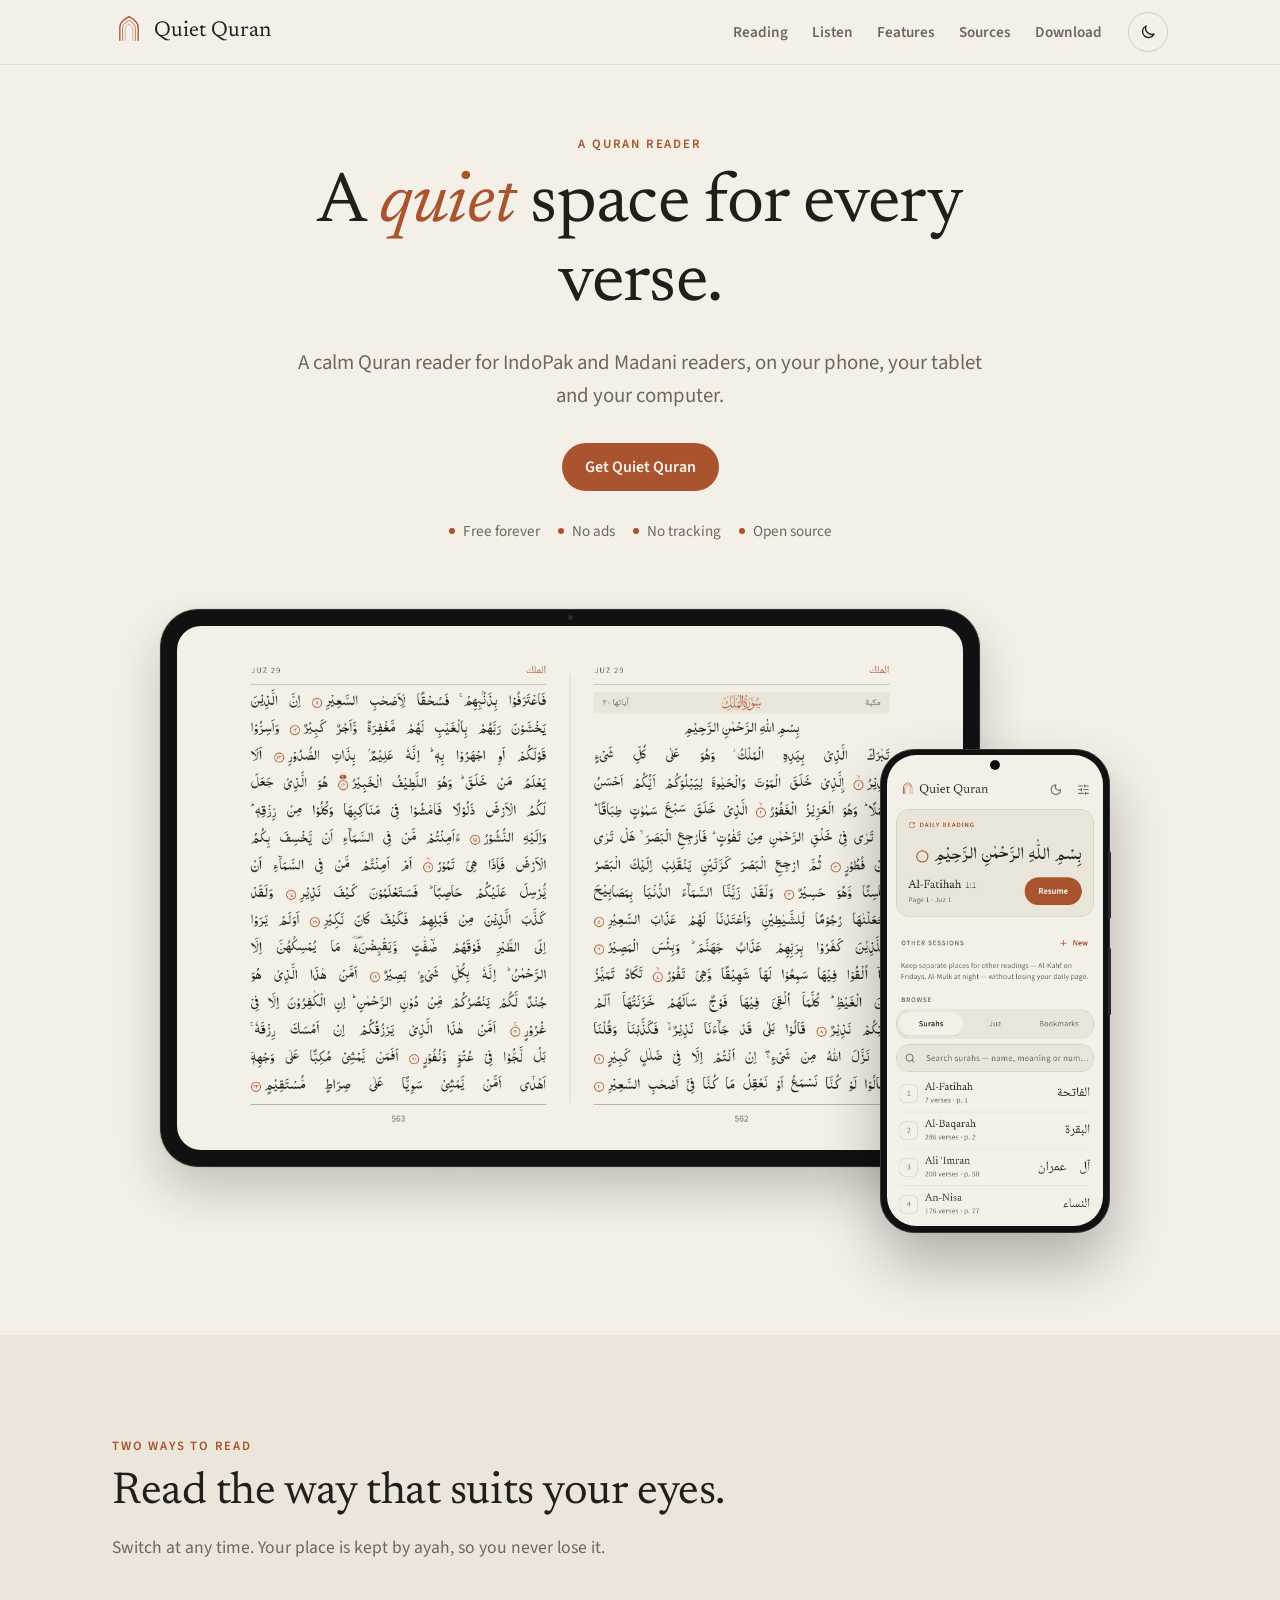
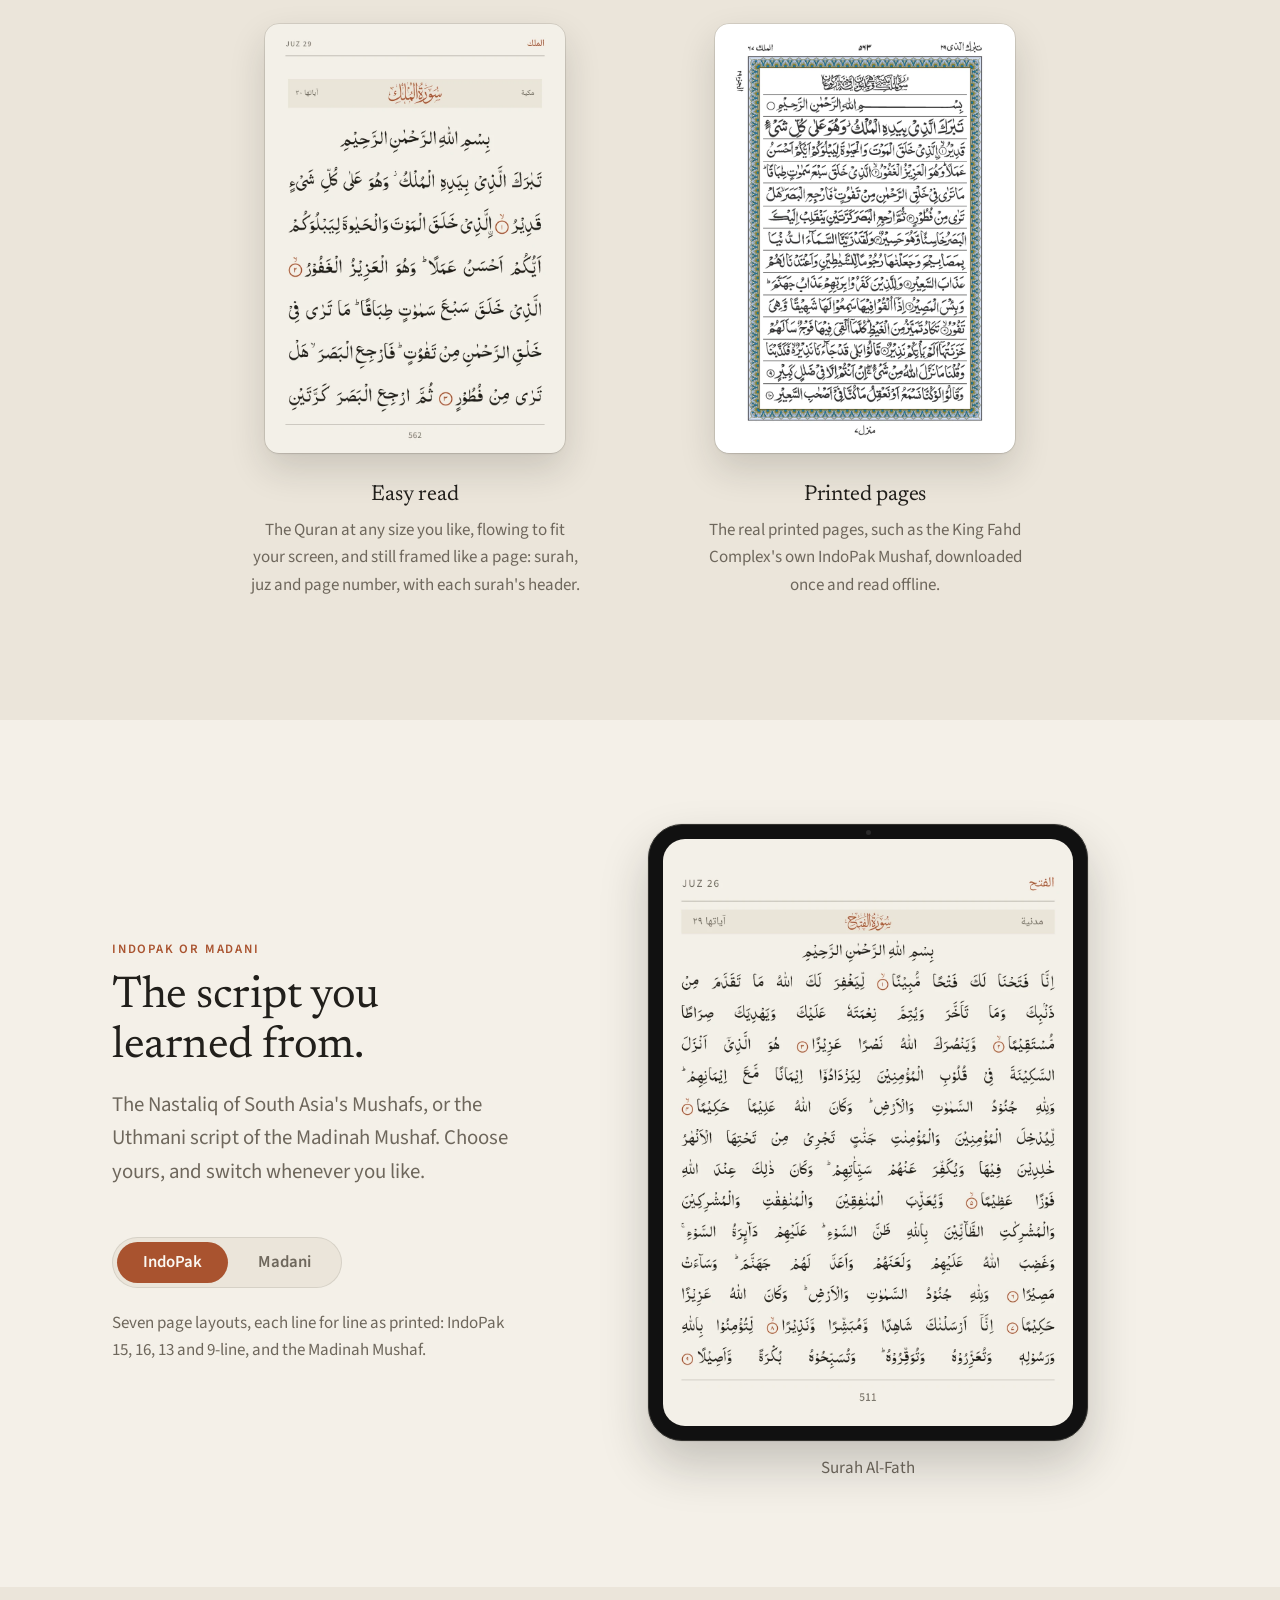
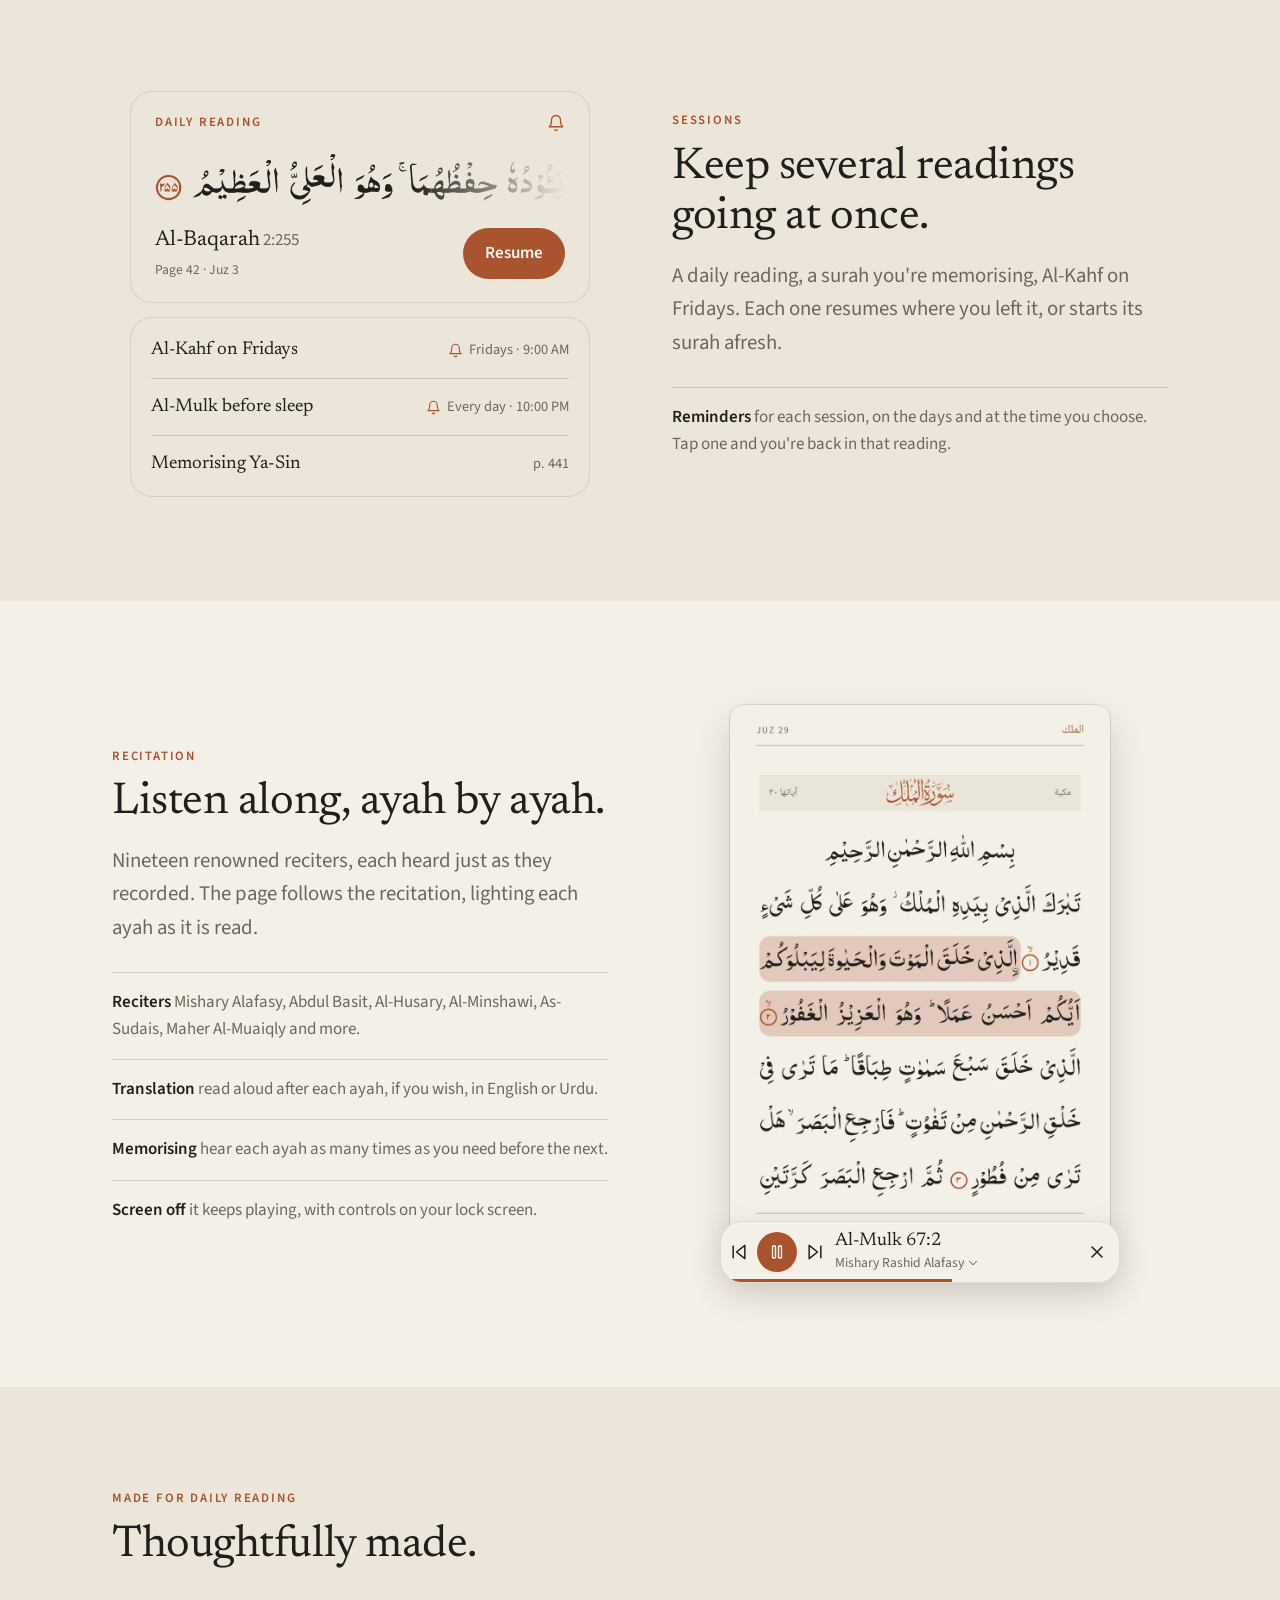
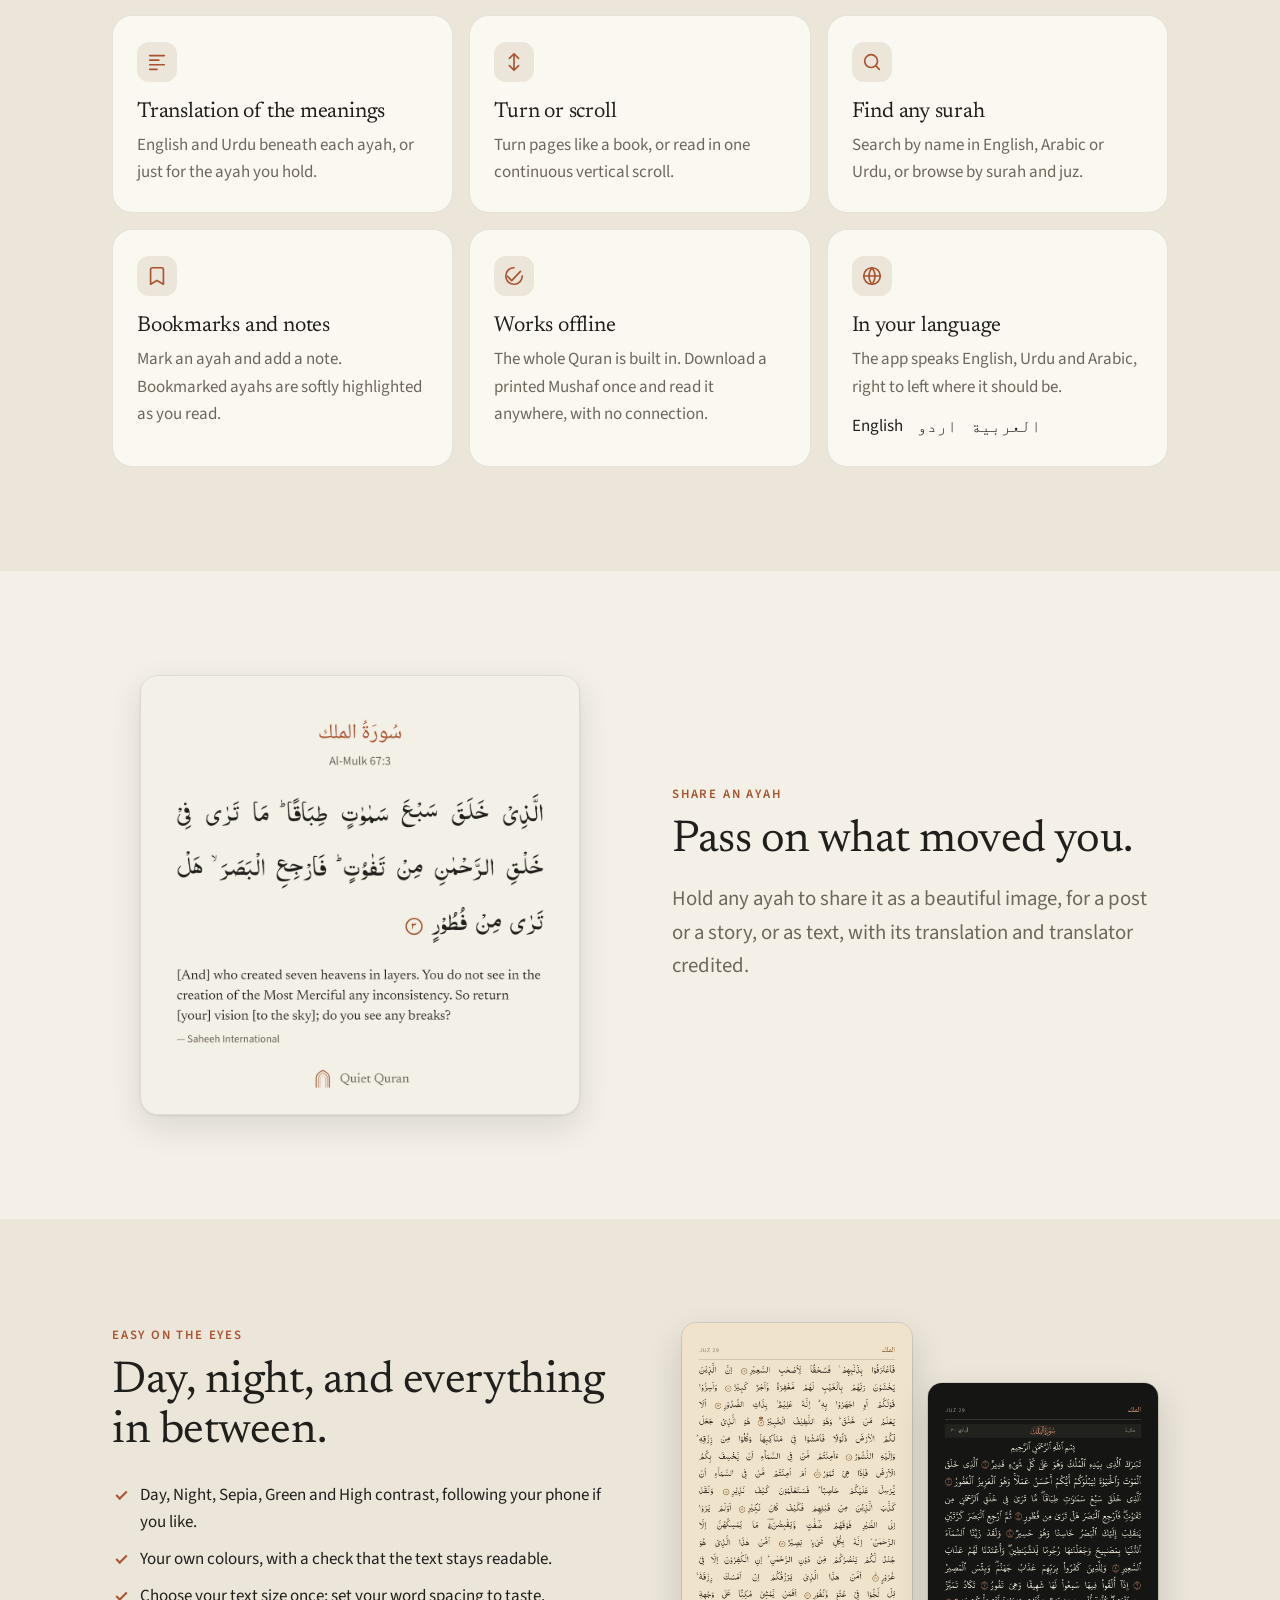
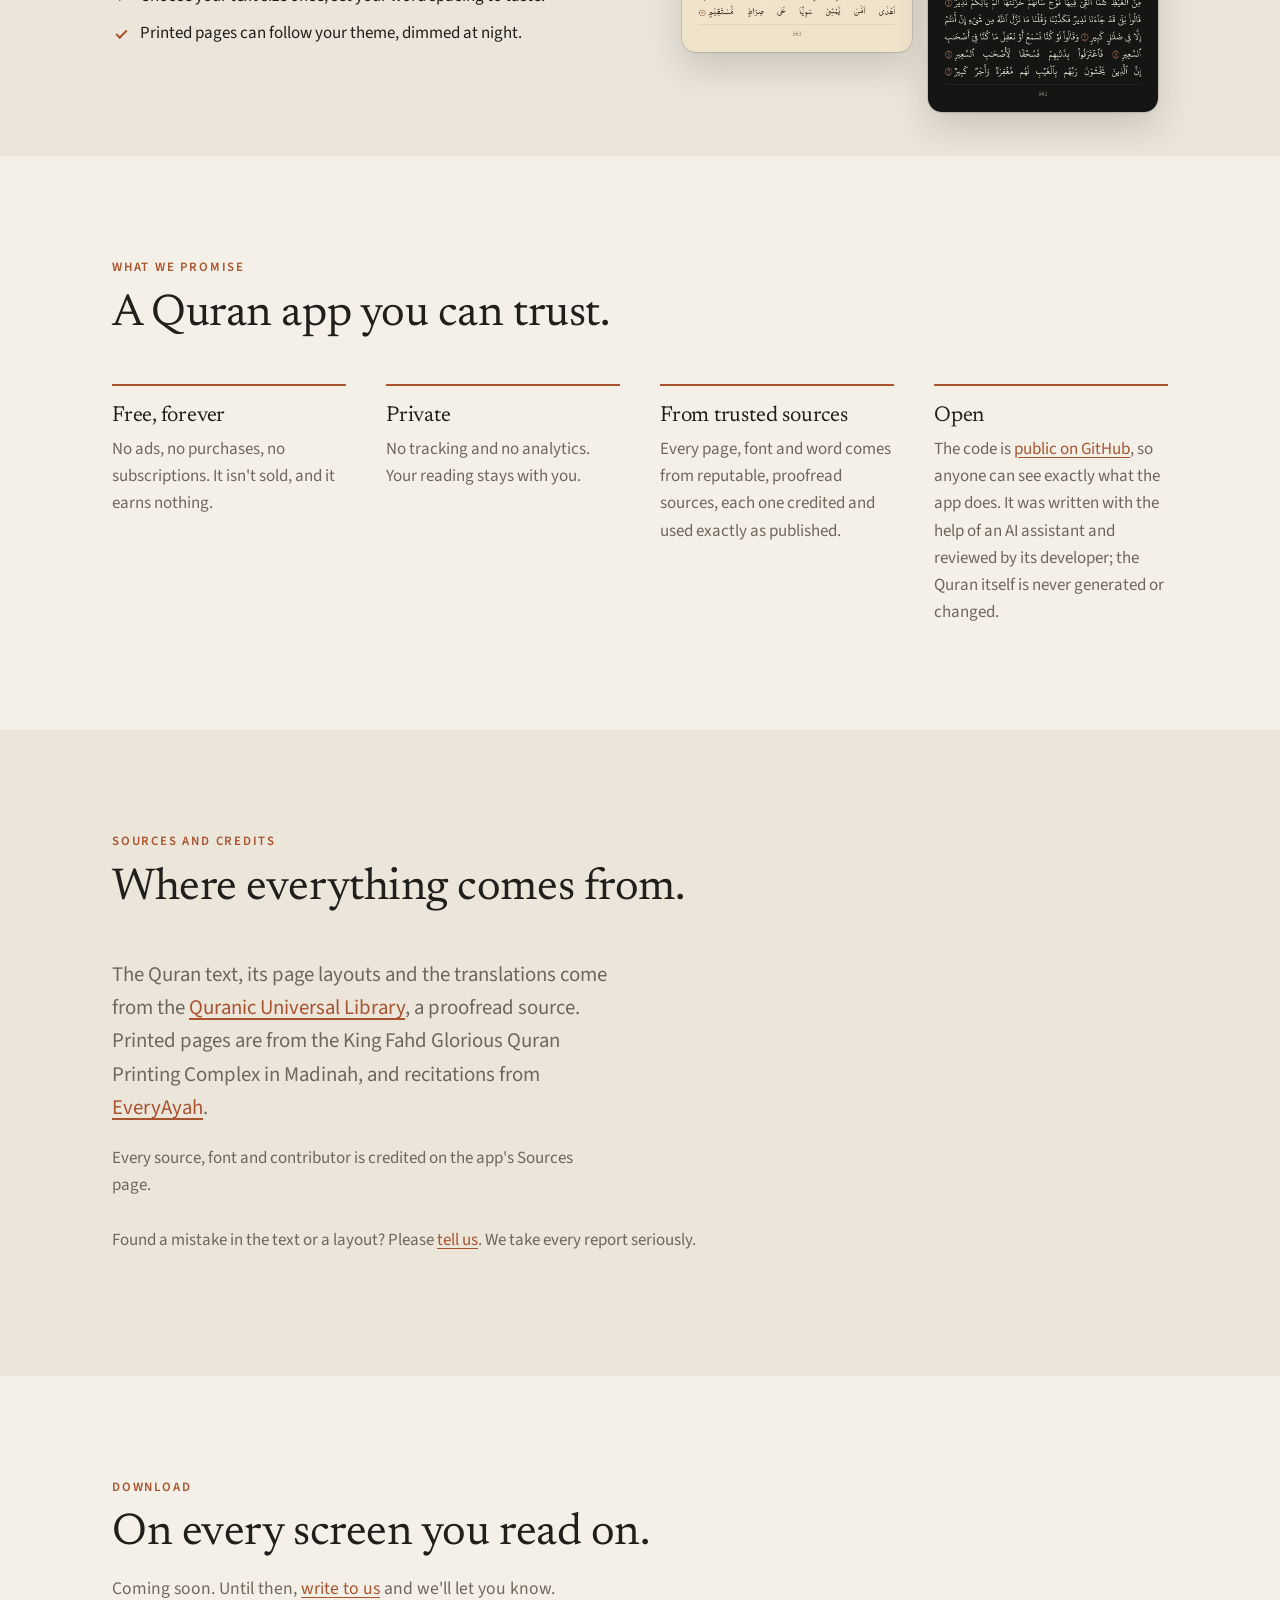
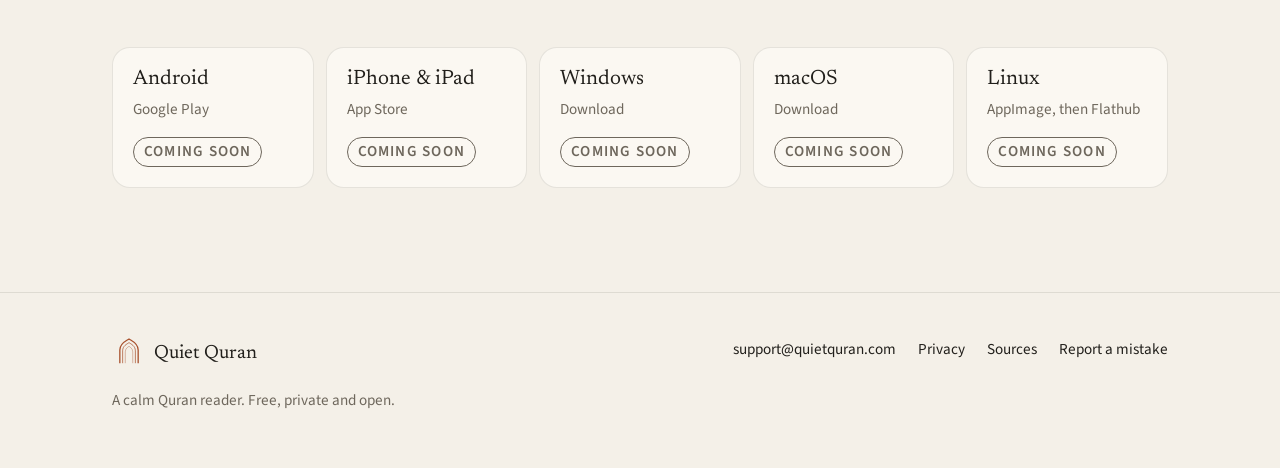
==== commit 7a3e079b: "Privacy policy: say where the phone's own backup keeps a copy The policy said settings, sessions and" ====
--- a/website/index.html
+++ b/website/index.html
@@ -361,7 +361,7 @@
           </div>
           <div class="principle">
             <h3>Private</h3>
-            <p>No tracking and no analytics. Your reading stays on your device.</p>
+            <p>No tracking and no analytics. Your reading stays with you.</p>
           </div>
           <div class="principle">
             <h3>From trusted sources</h3>
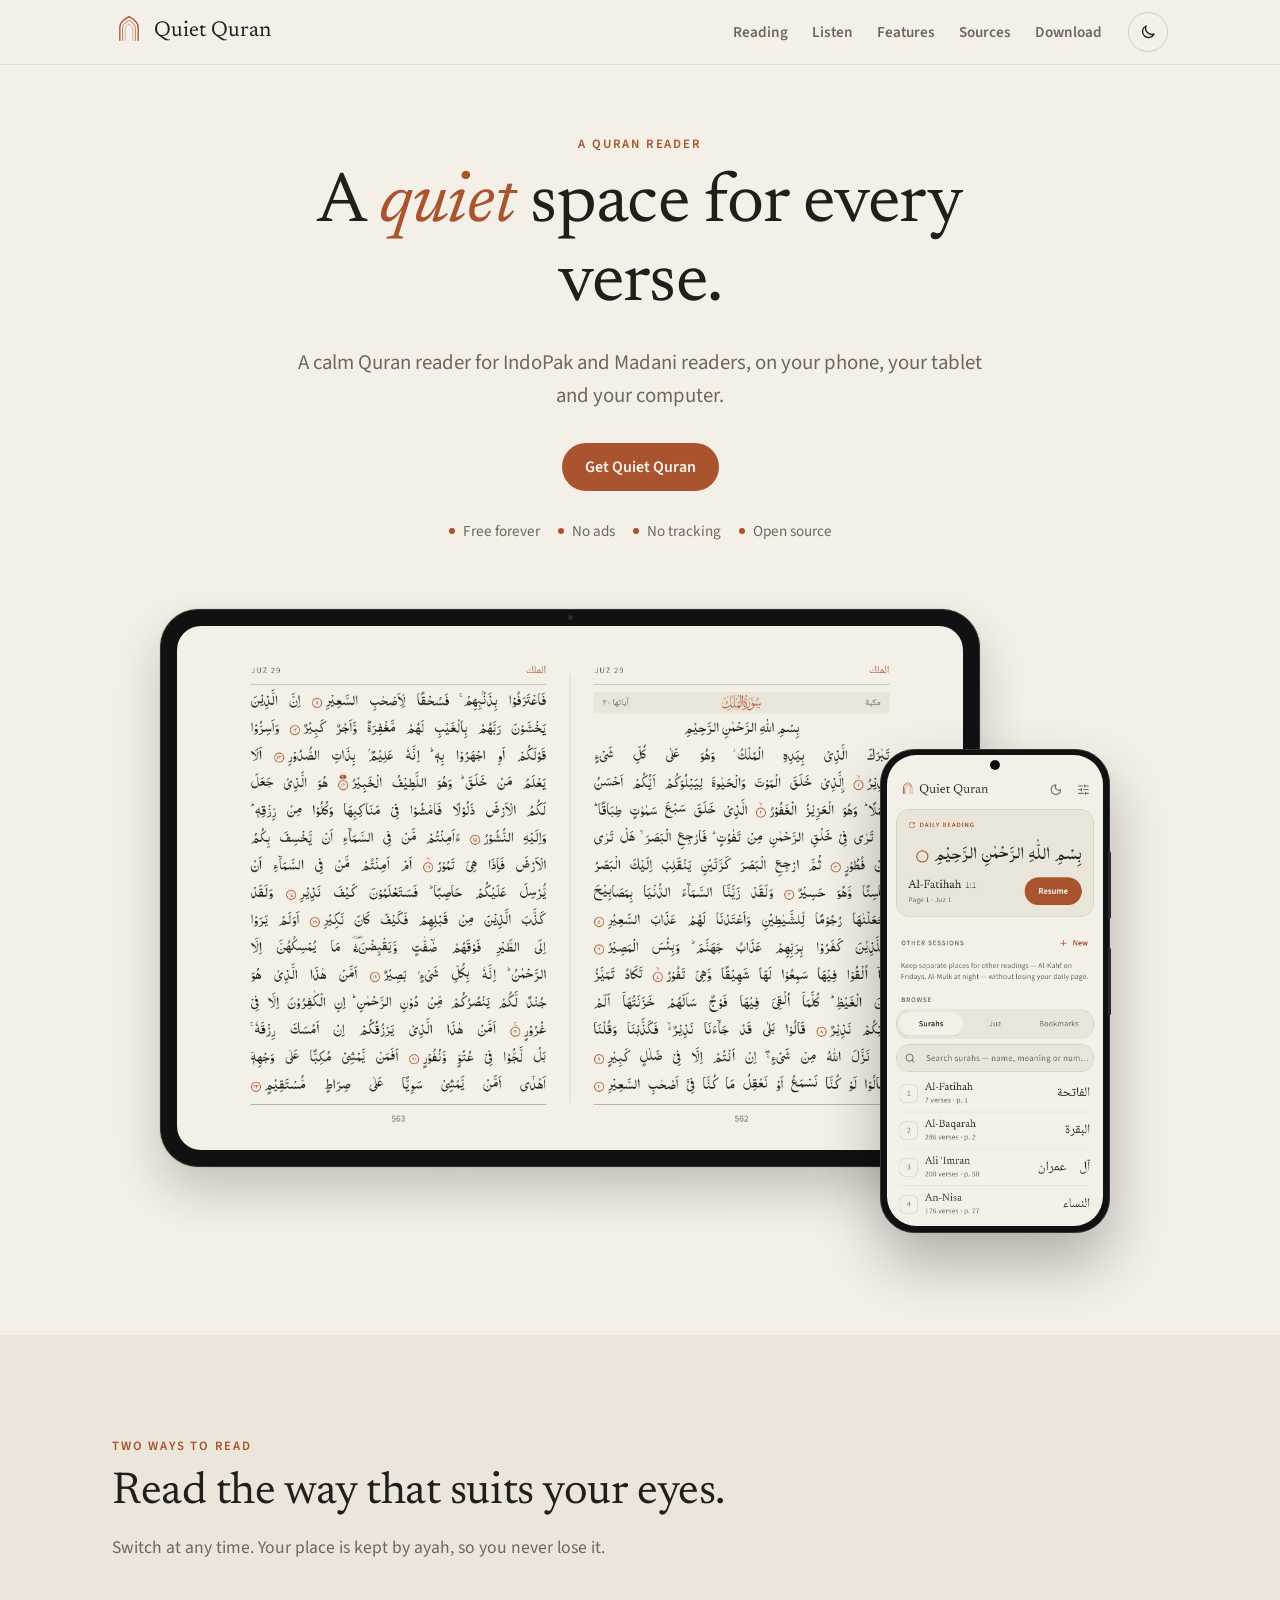
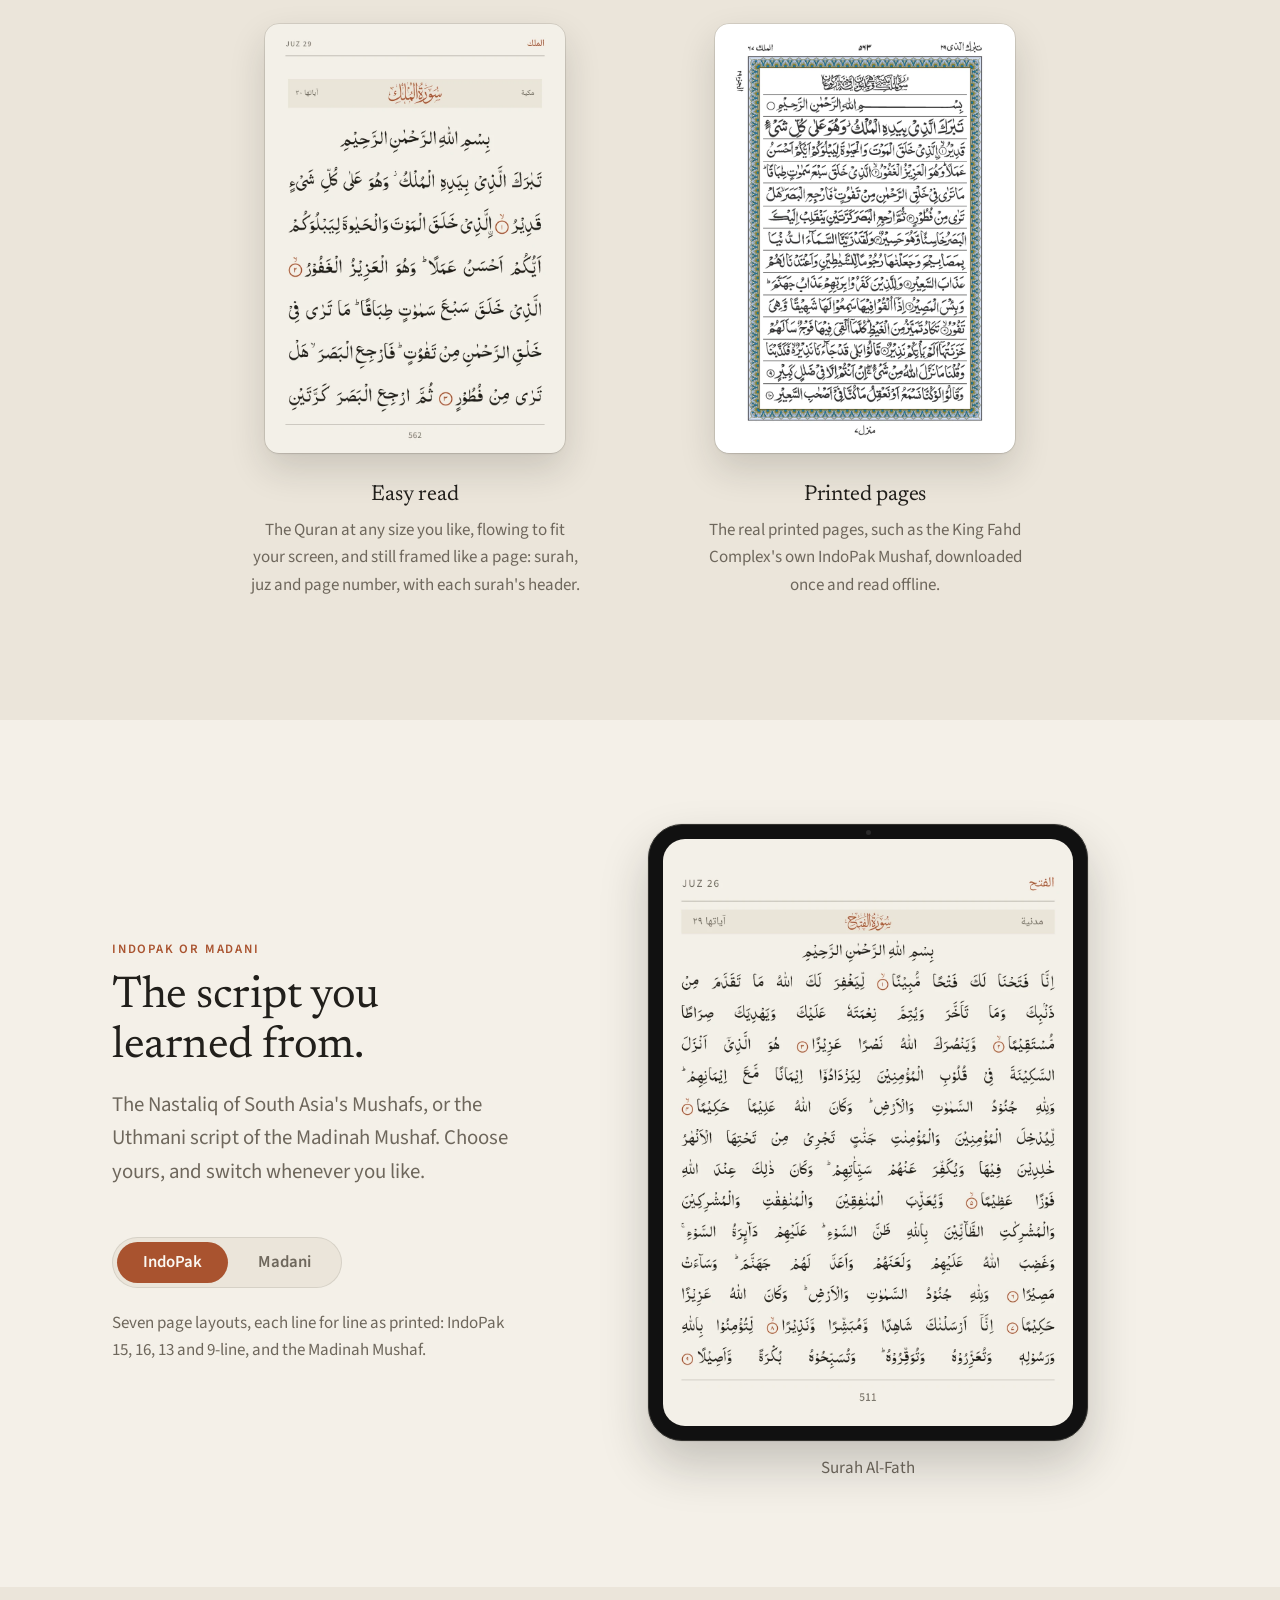
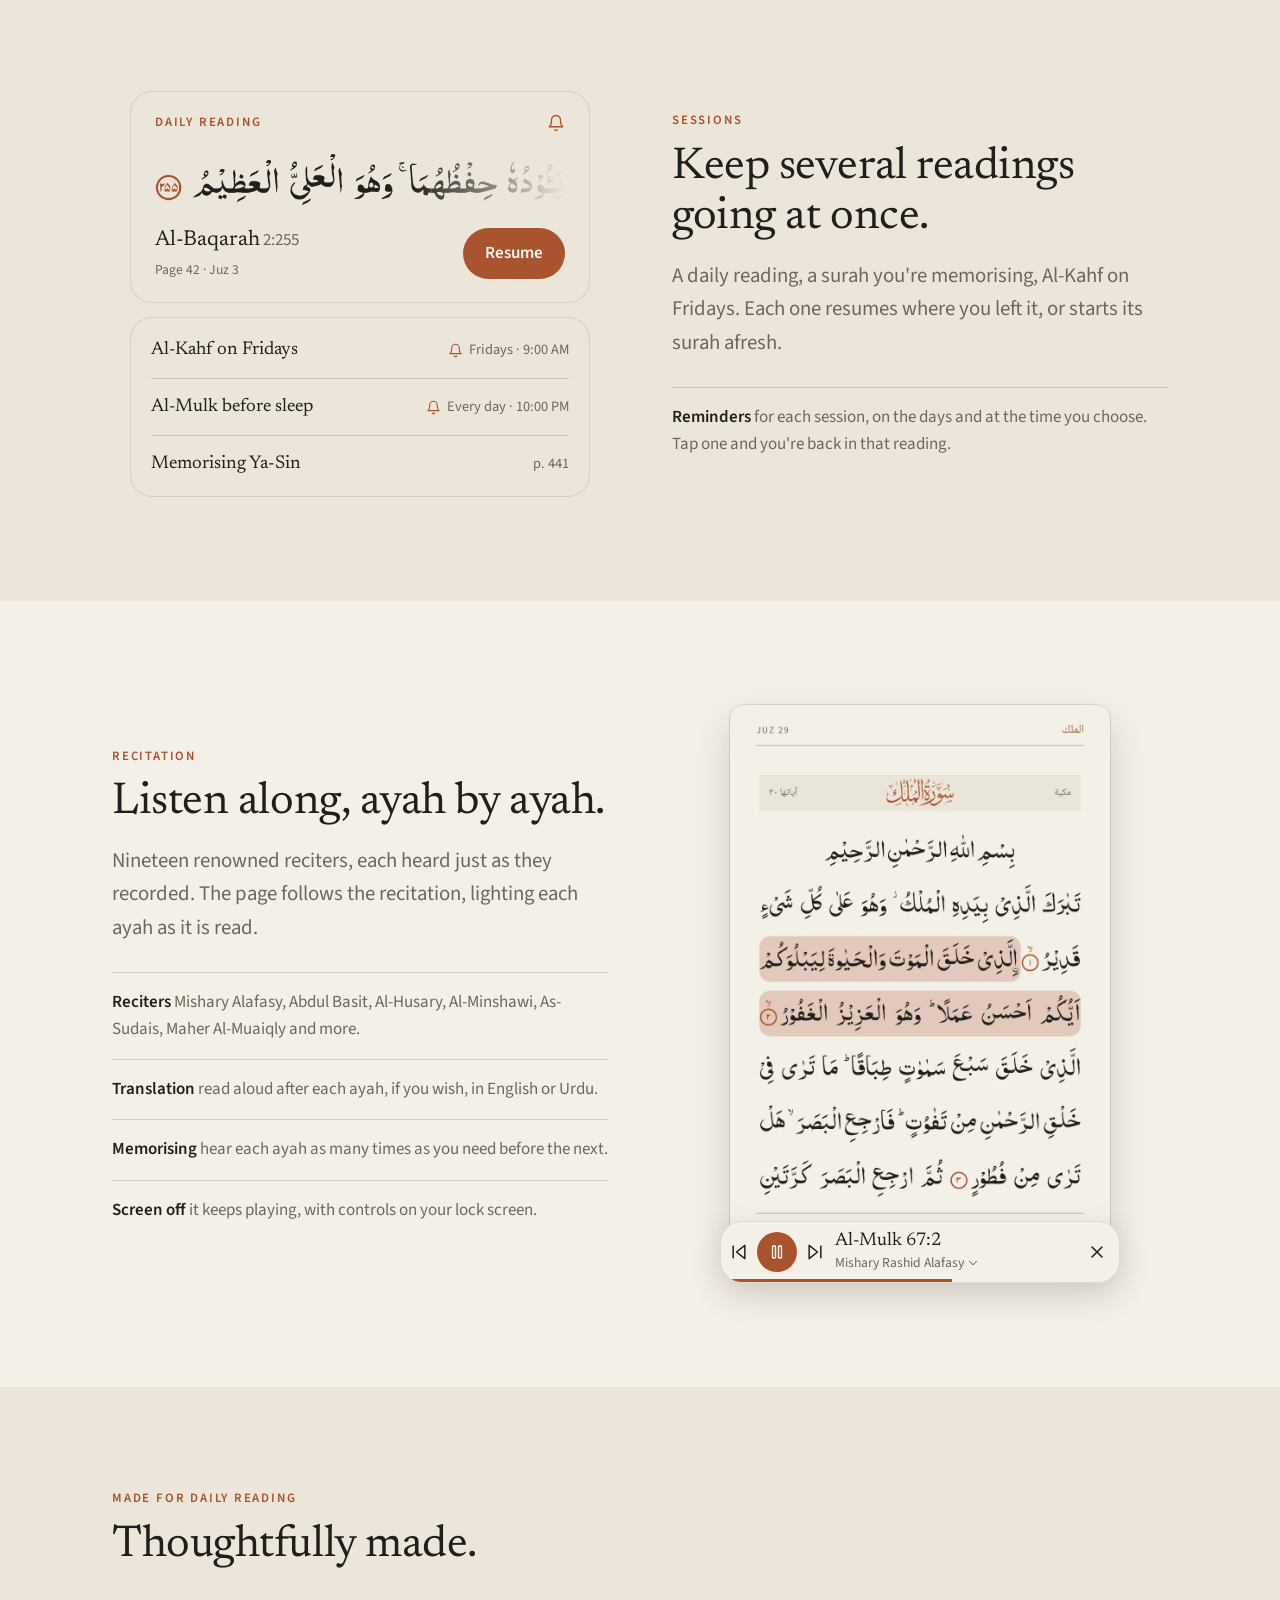
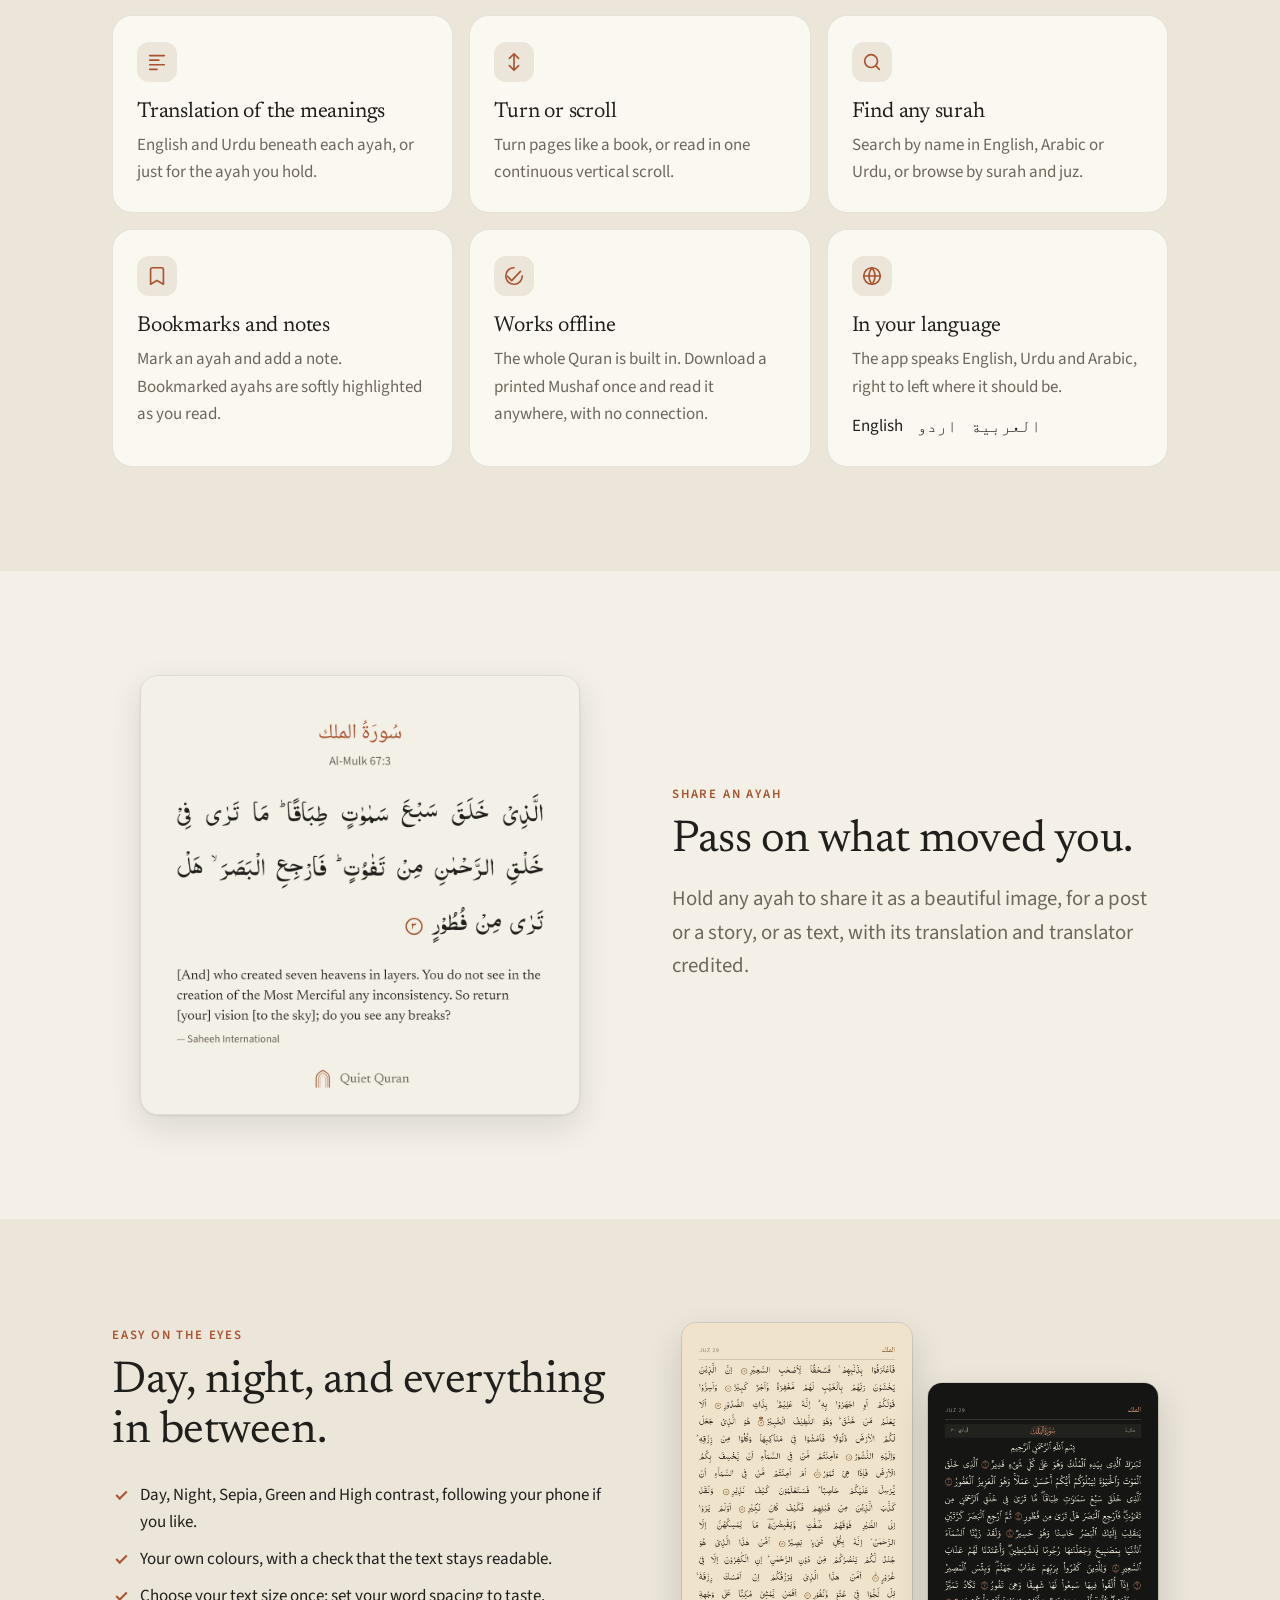
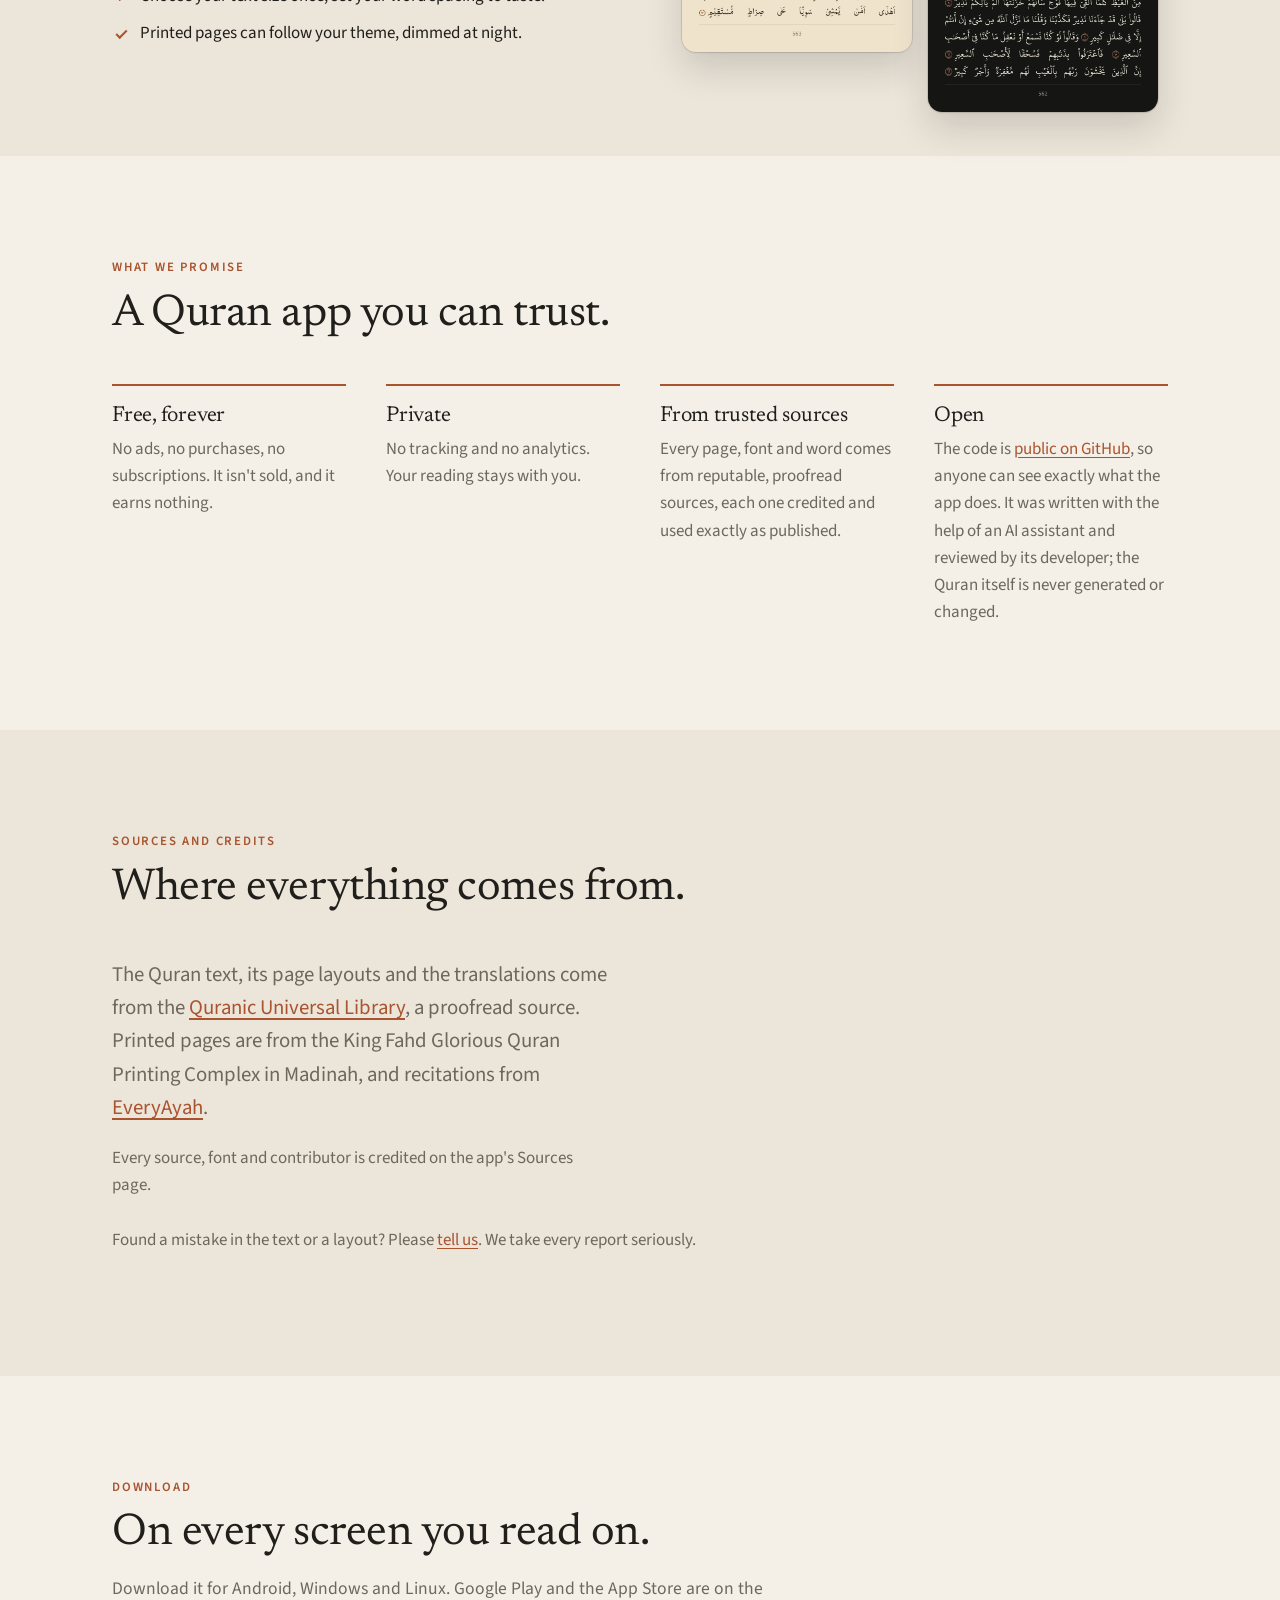
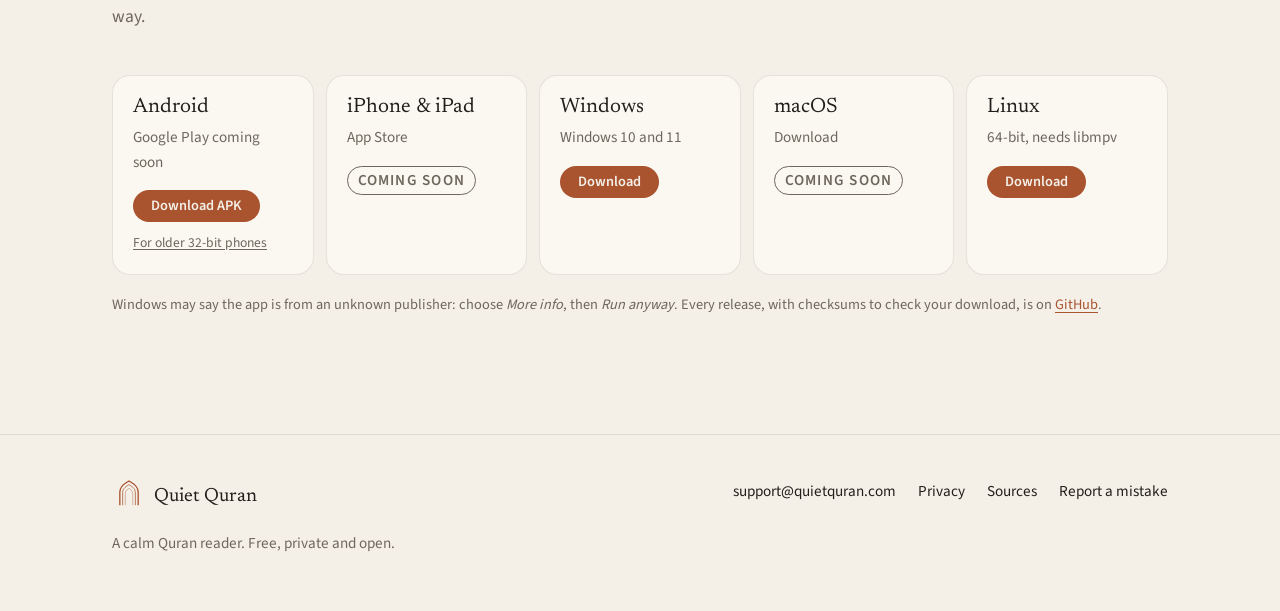
==== commit 7df85d59: "Release builds on GitHub, and downloads on the website - .github/workflows/release.yml: on a version" ====
--- a/website/index.html
+++ b/website/index.html
@@ -405,15 +405,20 @@
         <div class="section-head">
           <p class="eyebrow">Download</p>
           <h2>On every screen you read on.</h2>
-          <p>Coming soon. Until then, <a href="mailto:support@quietquran.com?subject=Tell%20me%20when%20it%27s%20out">write to us</a> and we'll let you know.</p>
+          <p>Download it for Android, Windows and Linux. Google Play and the App Store are on the way.</p>
         </div>
         <div class="platforms">
-          <div class="platform"><strong>Android</strong><span>Google Play</span><span class="badge">Coming soon</span></div>
+          <div class="platform"><strong>Android</strong><span>Google Play coming soon</span><a class="get" href="https://github.com/Ykhadow/quietquran/releases/latest/download/QuietQuran-android-arm64.apk">Download APK</a><a class="alt" href="https://github.com/Ykhadow/quietquran/releases/latest/download/QuietQuran-android-arm32.apk">For older 32-bit phones</a></div>
           <div class="platform"><strong>iPhone &amp; iPad</strong><span>App Store</span><span class="badge">Coming soon</span></div>
-          <div class="platform"><strong>Windows</strong><span>Download</span><span class="badge">Coming soon</span></div>
+          <div class="platform"><strong>Windows</strong><span>Windows 10 and 11</span><a class="get" href="https://github.com/Ykhadow/quietquran/releases/latest/download/QuietQuran-windows-x64.zip">Download</a></div>
           <div class="platform"><strong>macOS</strong><span>Download</span><span class="badge">Coming soon</span></div>
-          <div class="platform"><strong>Linux</strong><span>AppImage, then Flathub</span><span class="badge">Coming soon</span></div>
-        </div>
+          <div class="platform"><strong>Linux</strong><span>64-bit, needs libmpv</span><a class="get" href="https://github.com/Ykhadow/quietquran/releases/latest/download/QuietQuran-linux-x64.tar.gz">Download</a></div>
+        </div>
+        <p class="download-notes">
+          Windows may say the app is from an unknown publisher: choose <em>More info</em>, then <em>Run anyway</em>.
+          Every release, with checksums to check your download, is on
+          <a href="https://github.com/Ykhadow/quietquran/releases">GitHub</a>.
+        </p>
       </div>
     </section>
   </main>
--- a/website/styles.css
+++ b/website/styles.css
@@ -1118,6 +1118,34 @@
   font-size: 0.95rem;
 }
 
+/* A platform's download button, and its second, smaller link. */
+.platform .get {
+  align-self: flex-start;
+  margin-top: 12px;
+  padding: 9px 18px;
+  border-radius: 999px;
+  background: var(--acc);
+  color: var(--bg);
+  font: 600 0.9rem/1 var(--sans);
+  text-decoration: none;
+}
+
+.platform .get:hover {
+  filter: brightness(1.08);
+}
+
+.platform .alt {
+  margin-top: 6px;
+  font-size: 0.85rem;
+  color: var(--mut);
+}
+
+.download-notes {
+  margin-top: 18px;
+  color: var(--mut);
+  font-size: 0.9rem;
+}
+
 .badge {
   align-self: flex-start;
   margin-top: 12px;
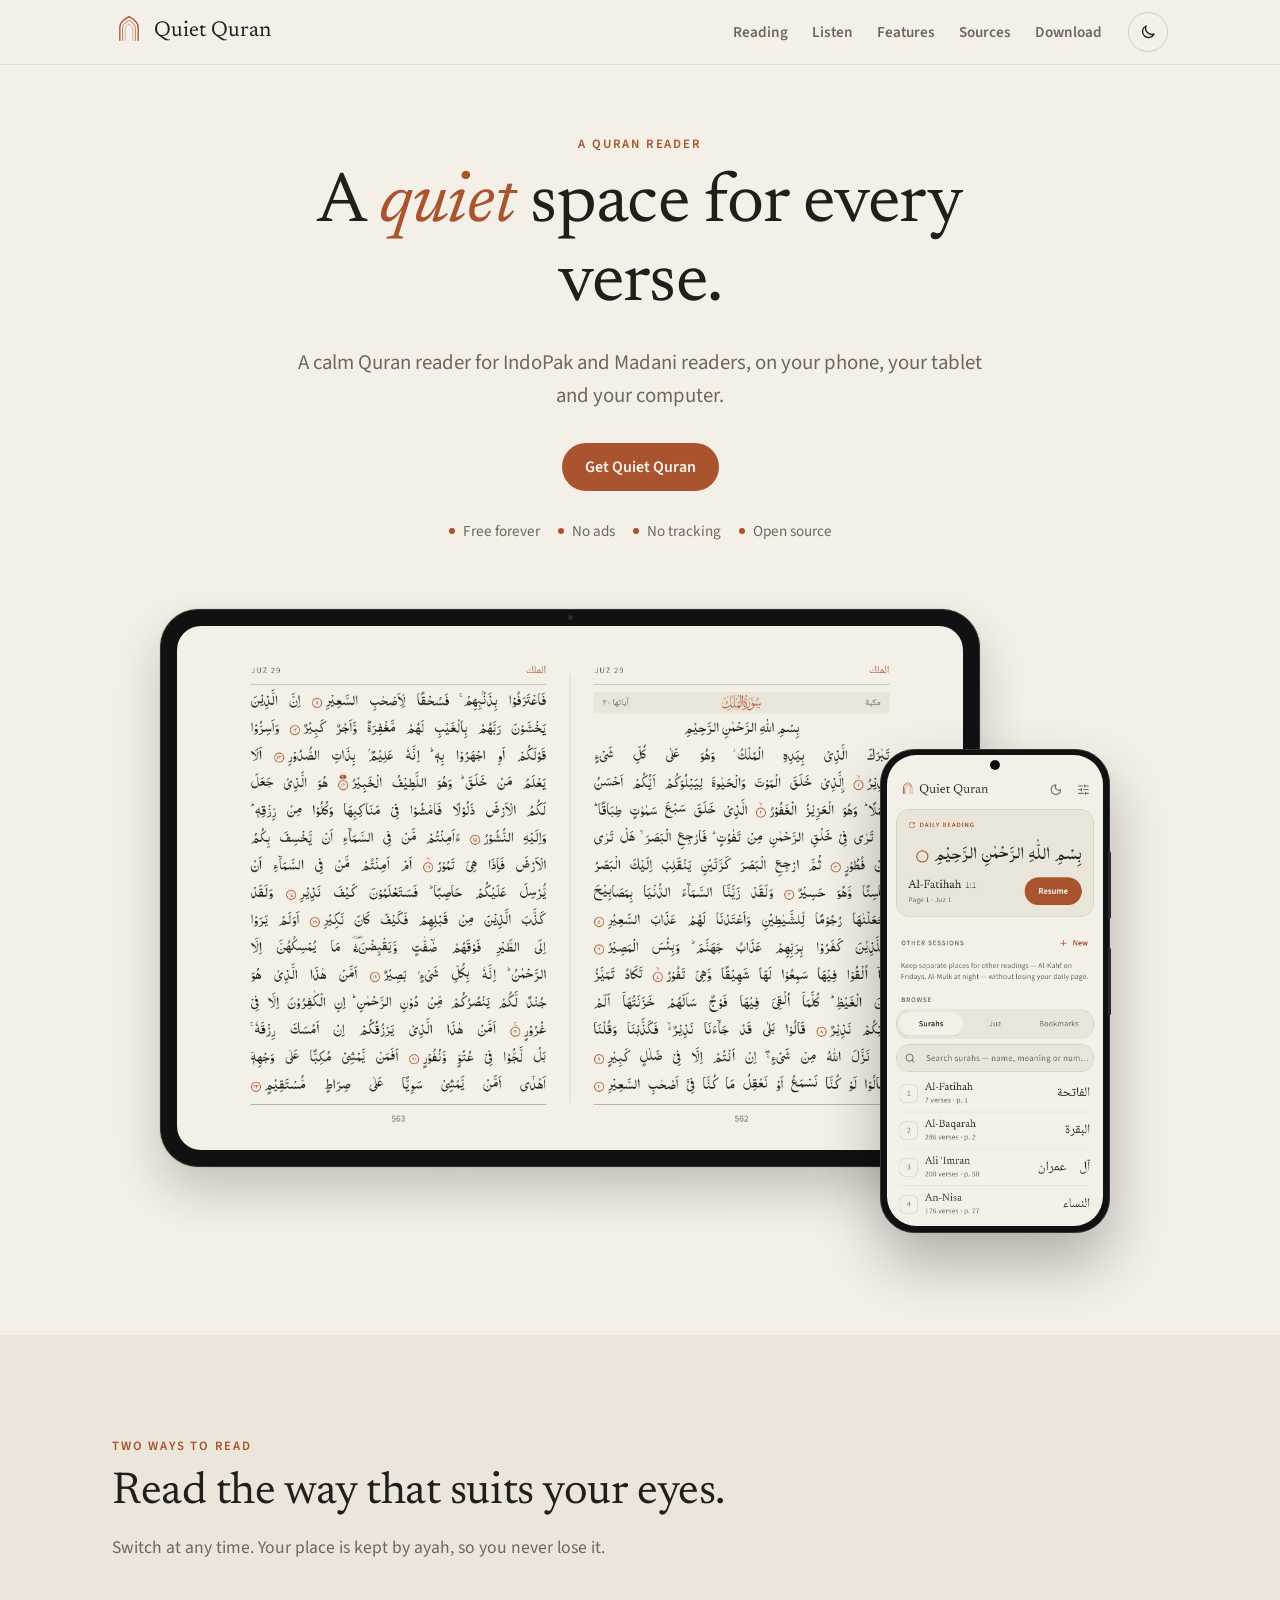
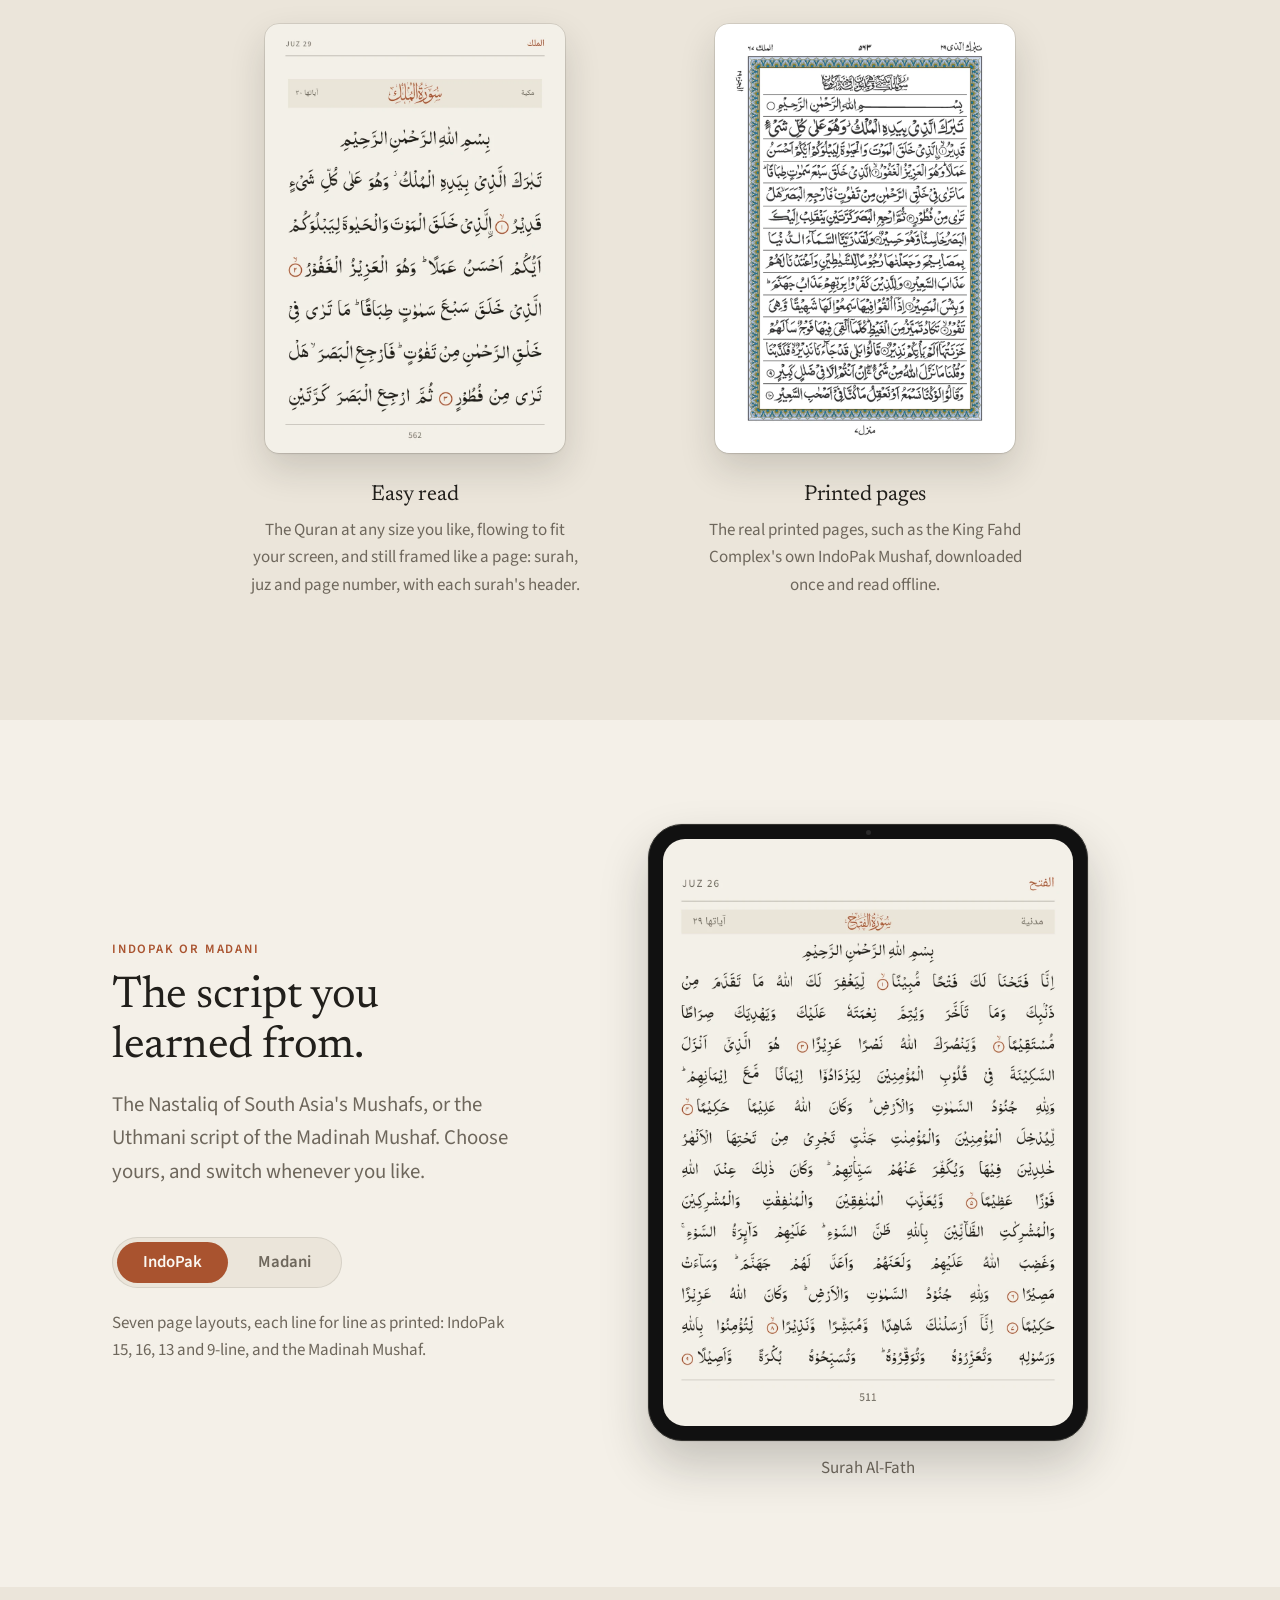
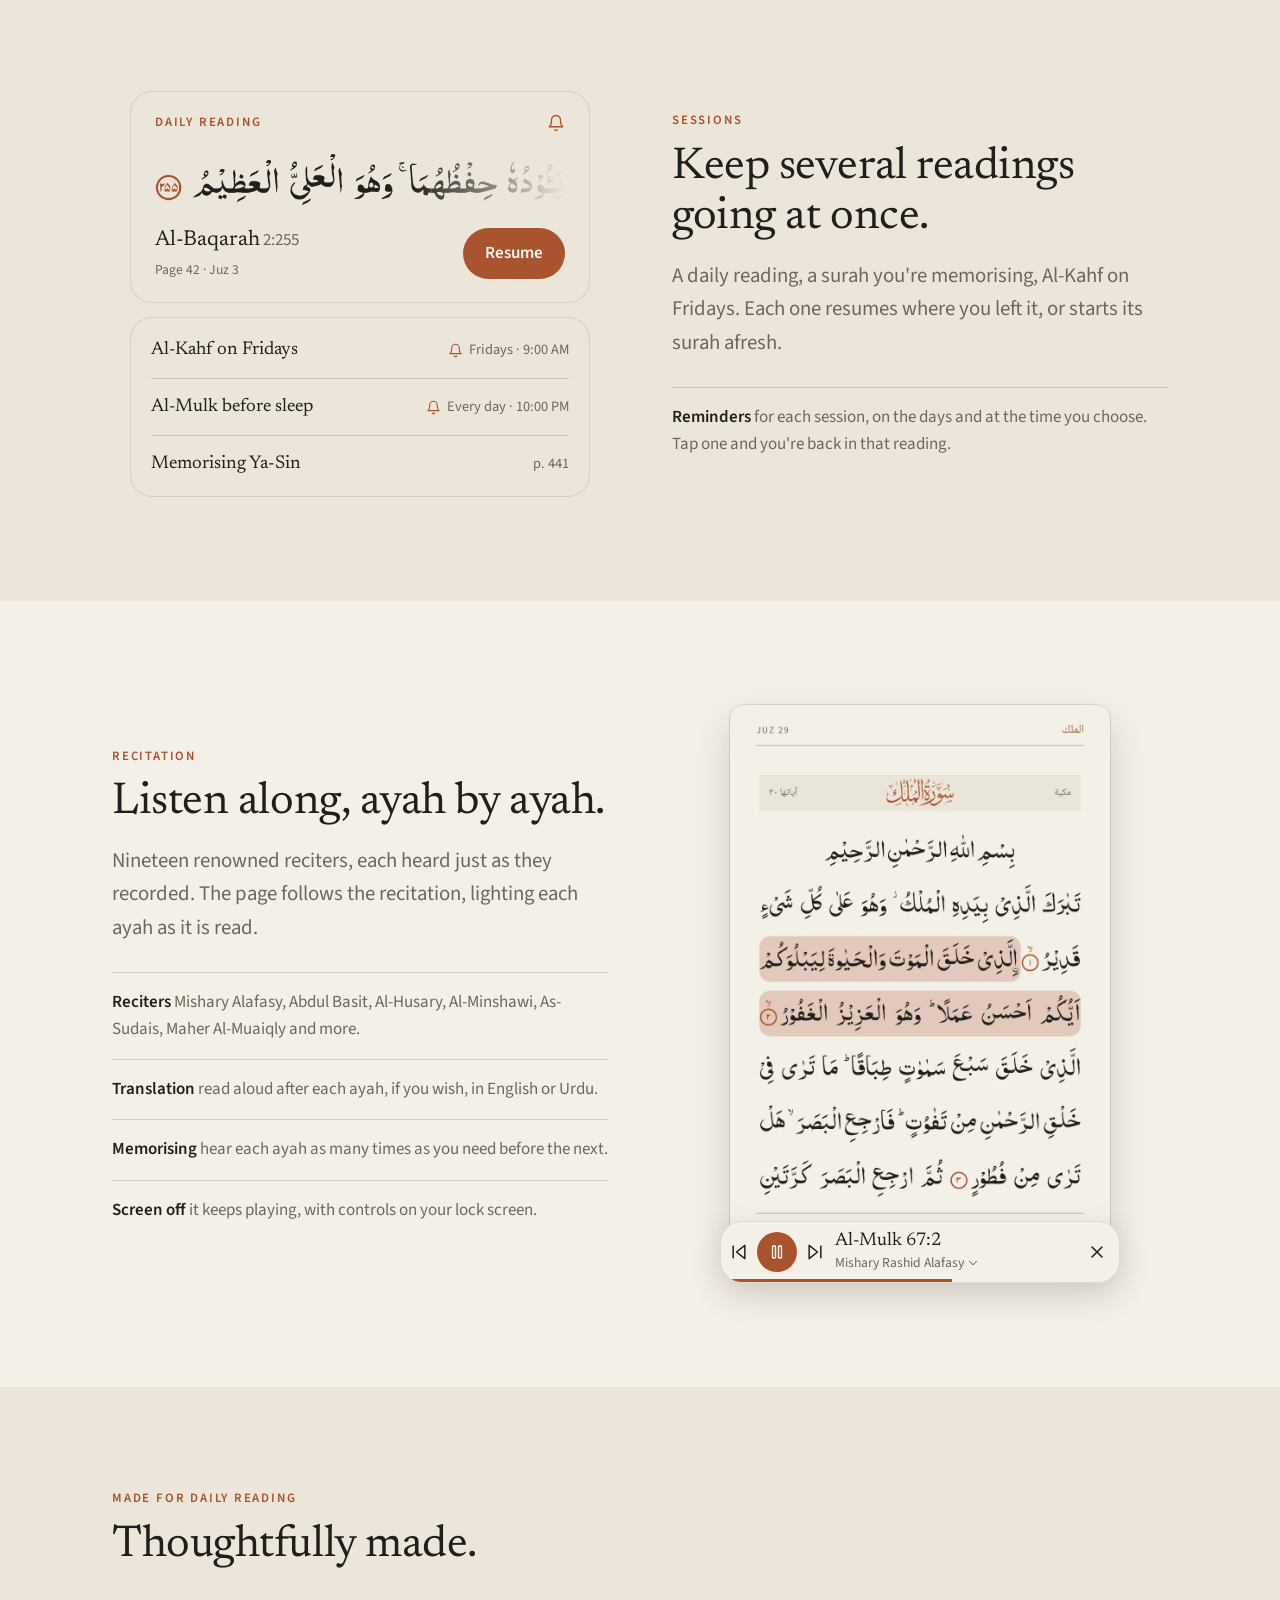
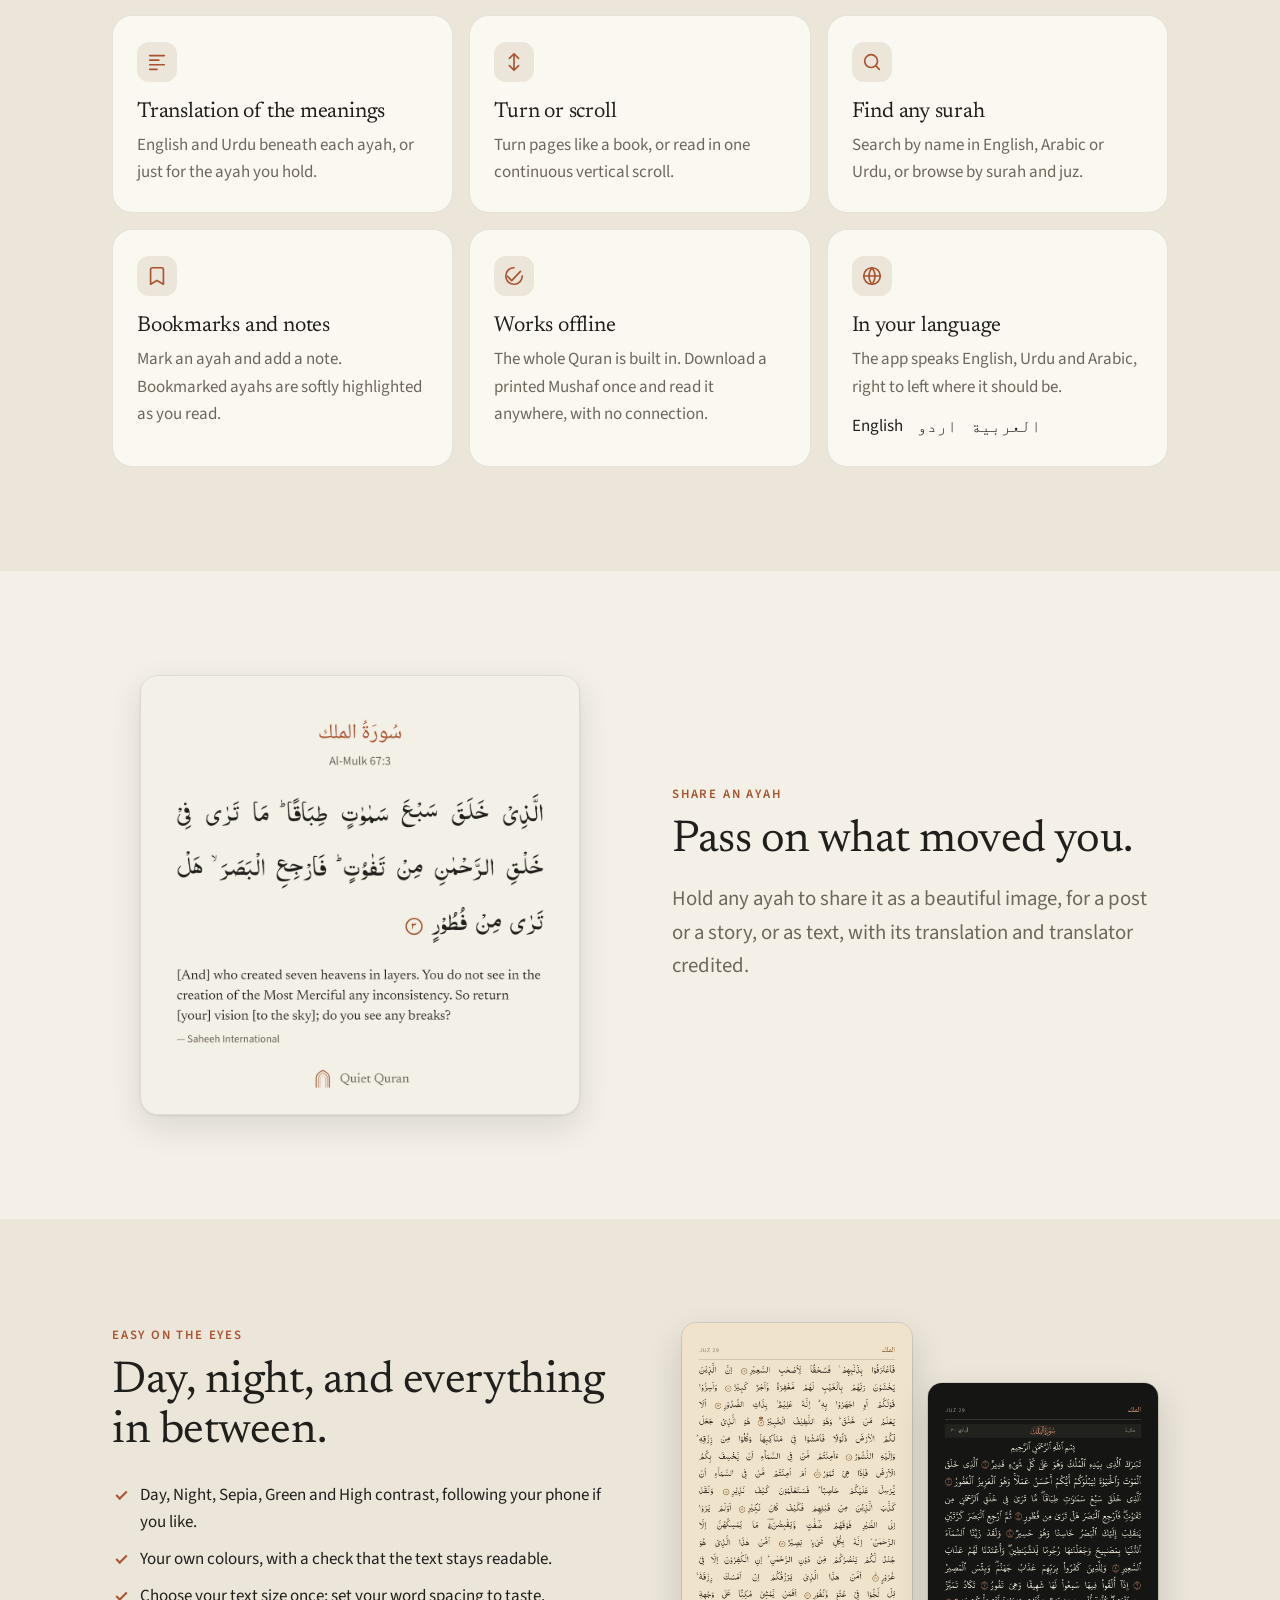
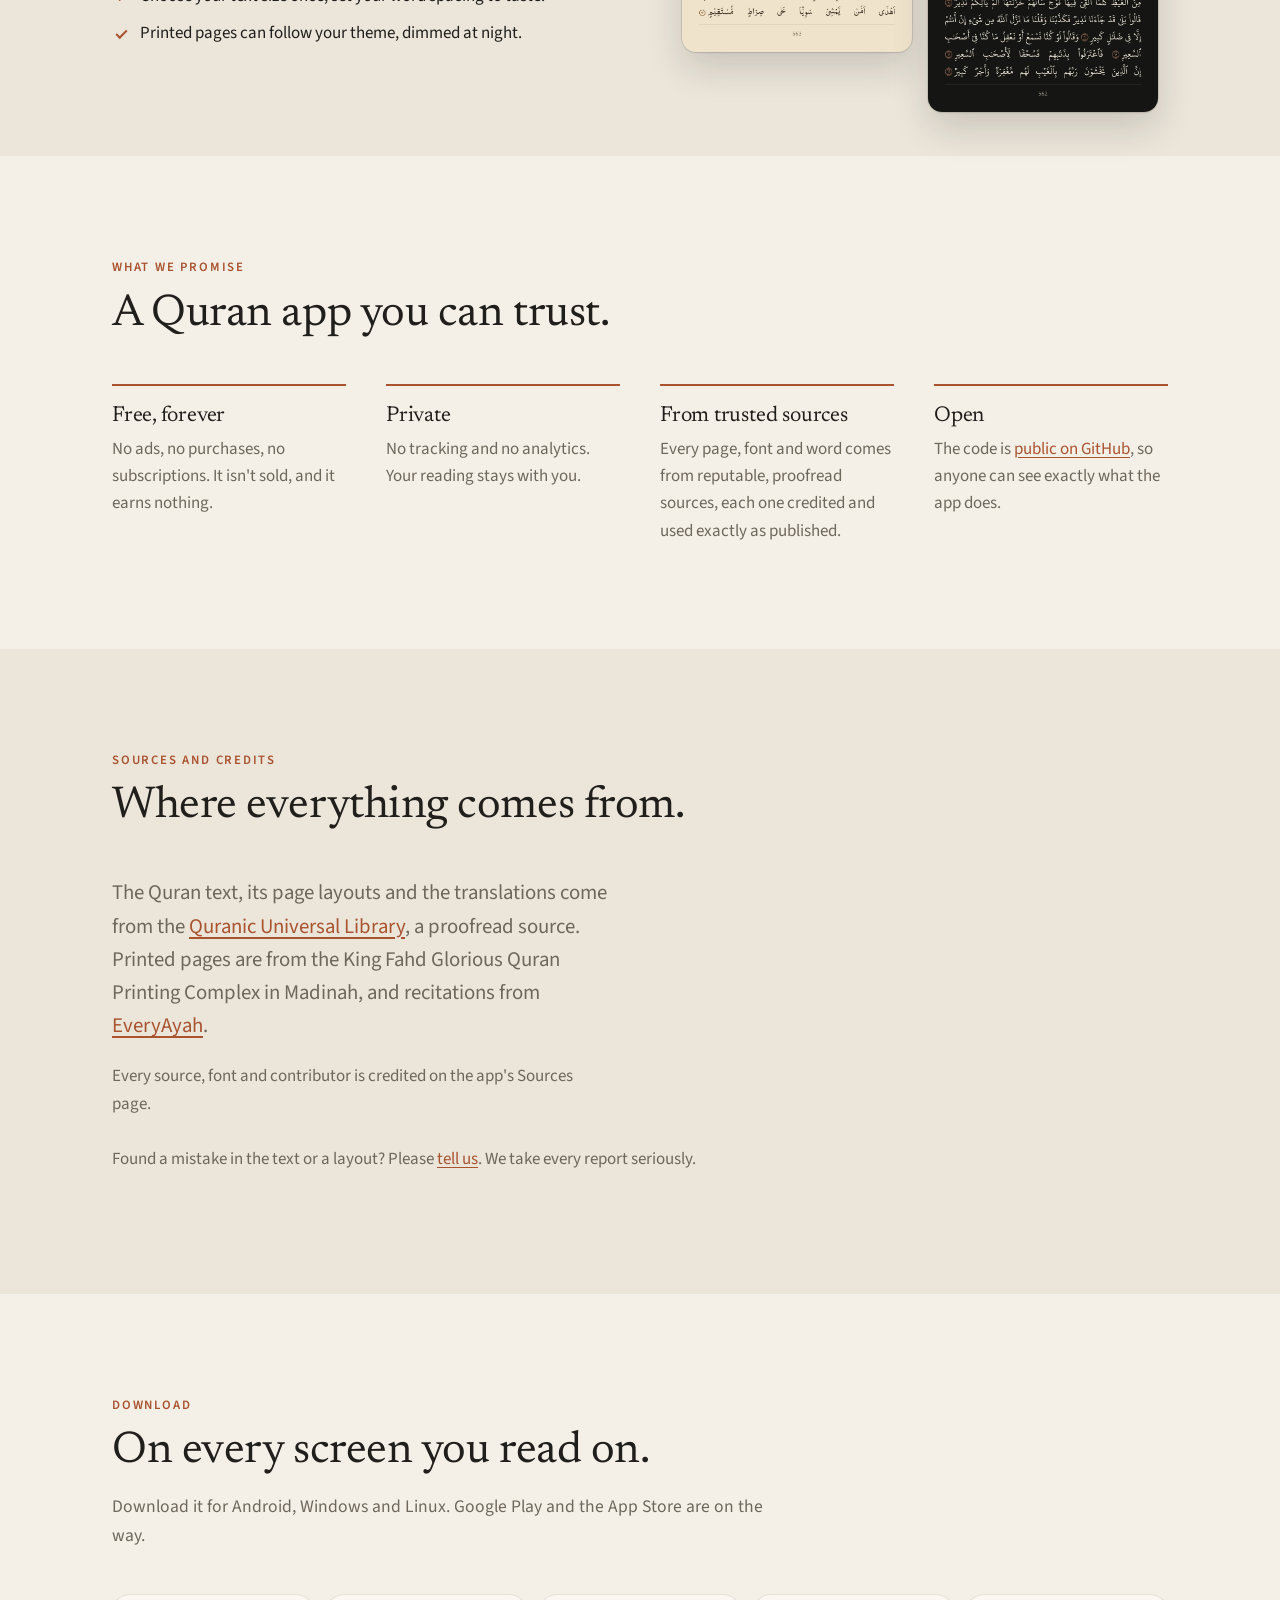
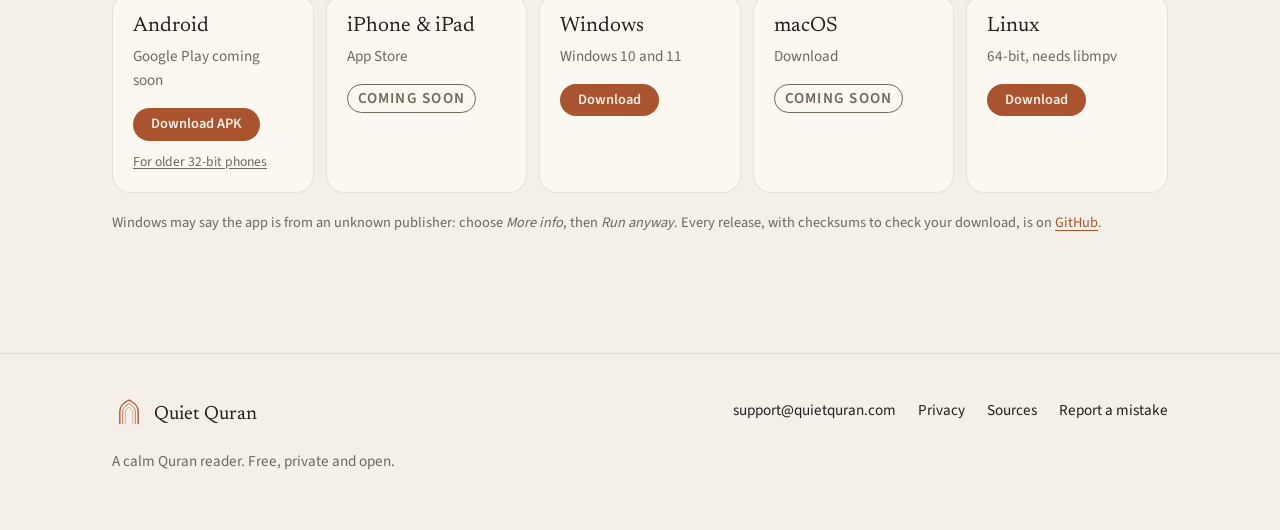
==== commit 6cb8ebd8: "Include the IndoPak font, under its own terms; no AI note on the site - assets/fonts/IndoPakNastalee" ====
--- a/website/index.html
+++ b/website/index.html
@@ -369,7 +369,7 @@
           </div>
           <div class="principle">
             <h3>Open</h3>
-            <p>The code is <a href="https://github.com/Ykhadow/quietquran">public on GitHub</a>, so anyone can see exactly what the app does. It was written with the help of an AI assistant and reviewed by its developer; the Quran itself is never generated or changed.</p>
+            <p>The code is <a href="https://github.com/Ykhadow/quietquran">public on GitHub</a>, so anyone can see exactly what the app does.</p>
           </div>
         </div>
       </div>
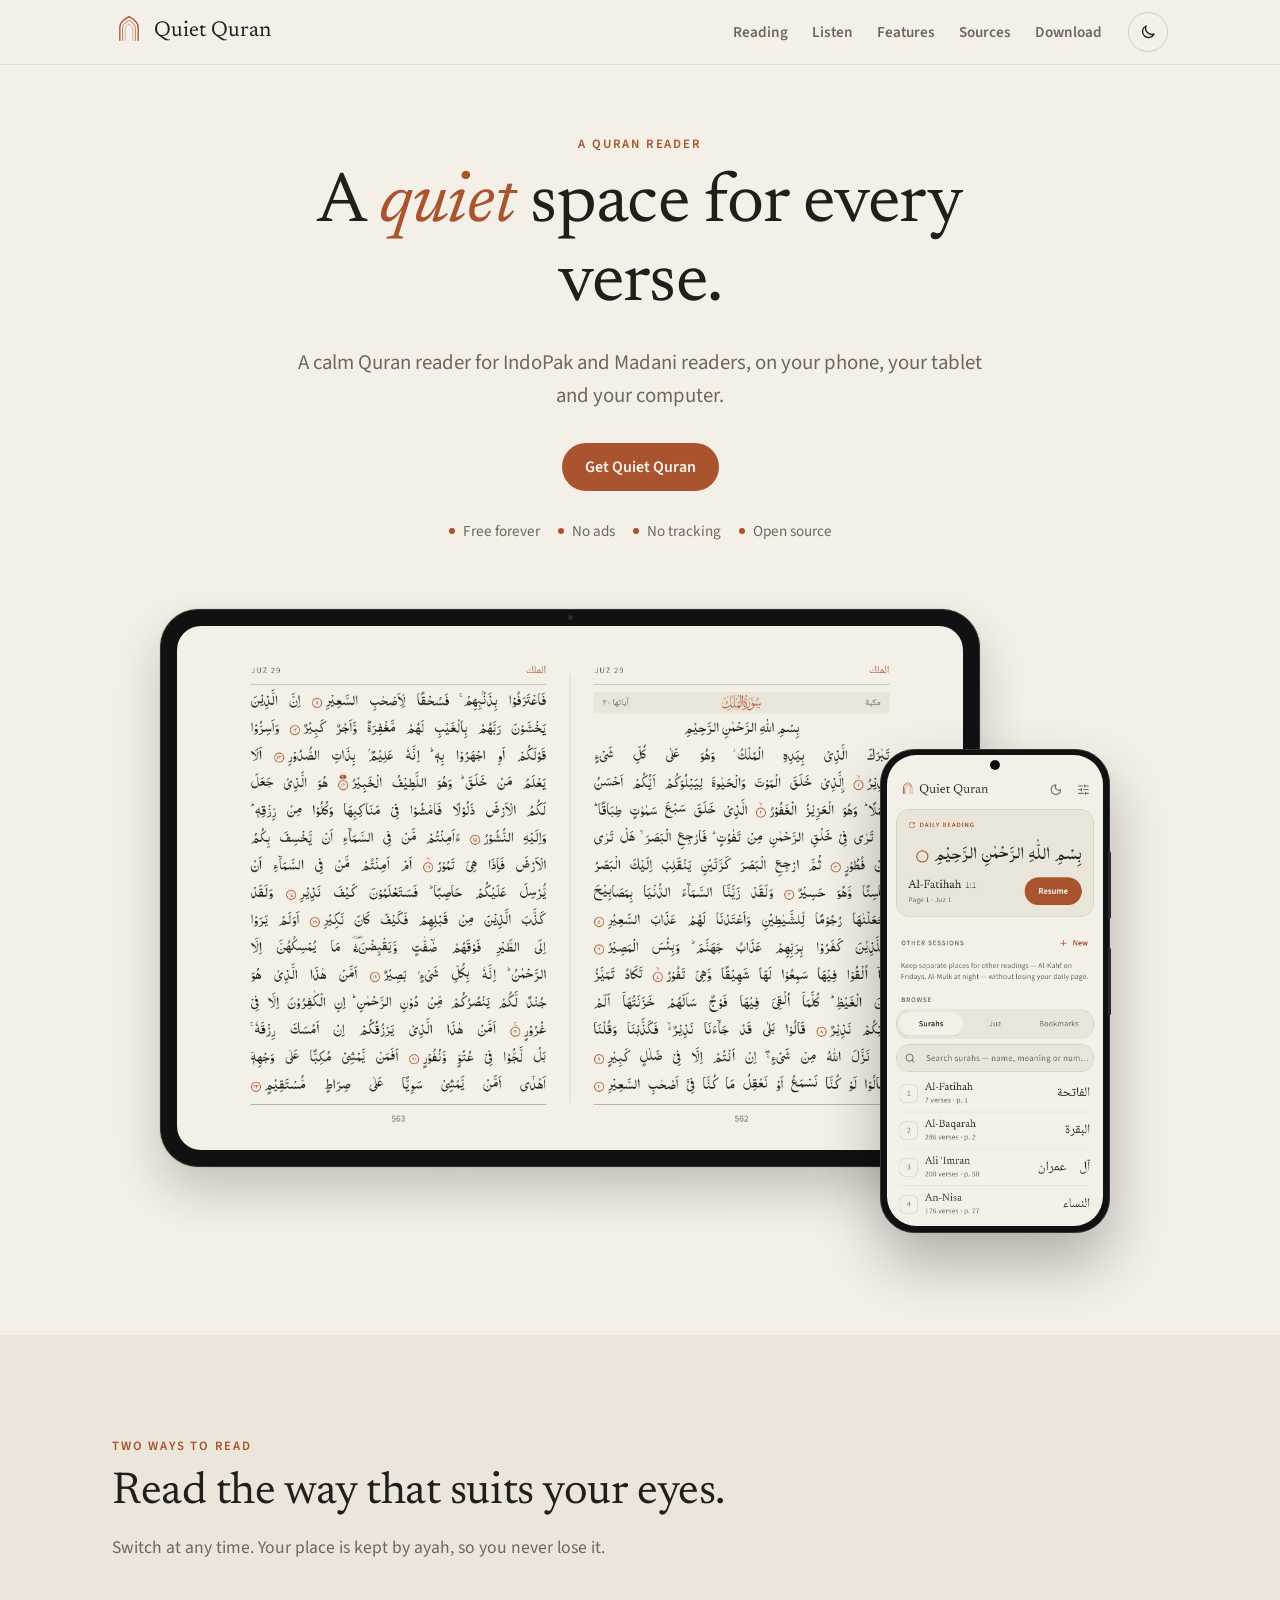
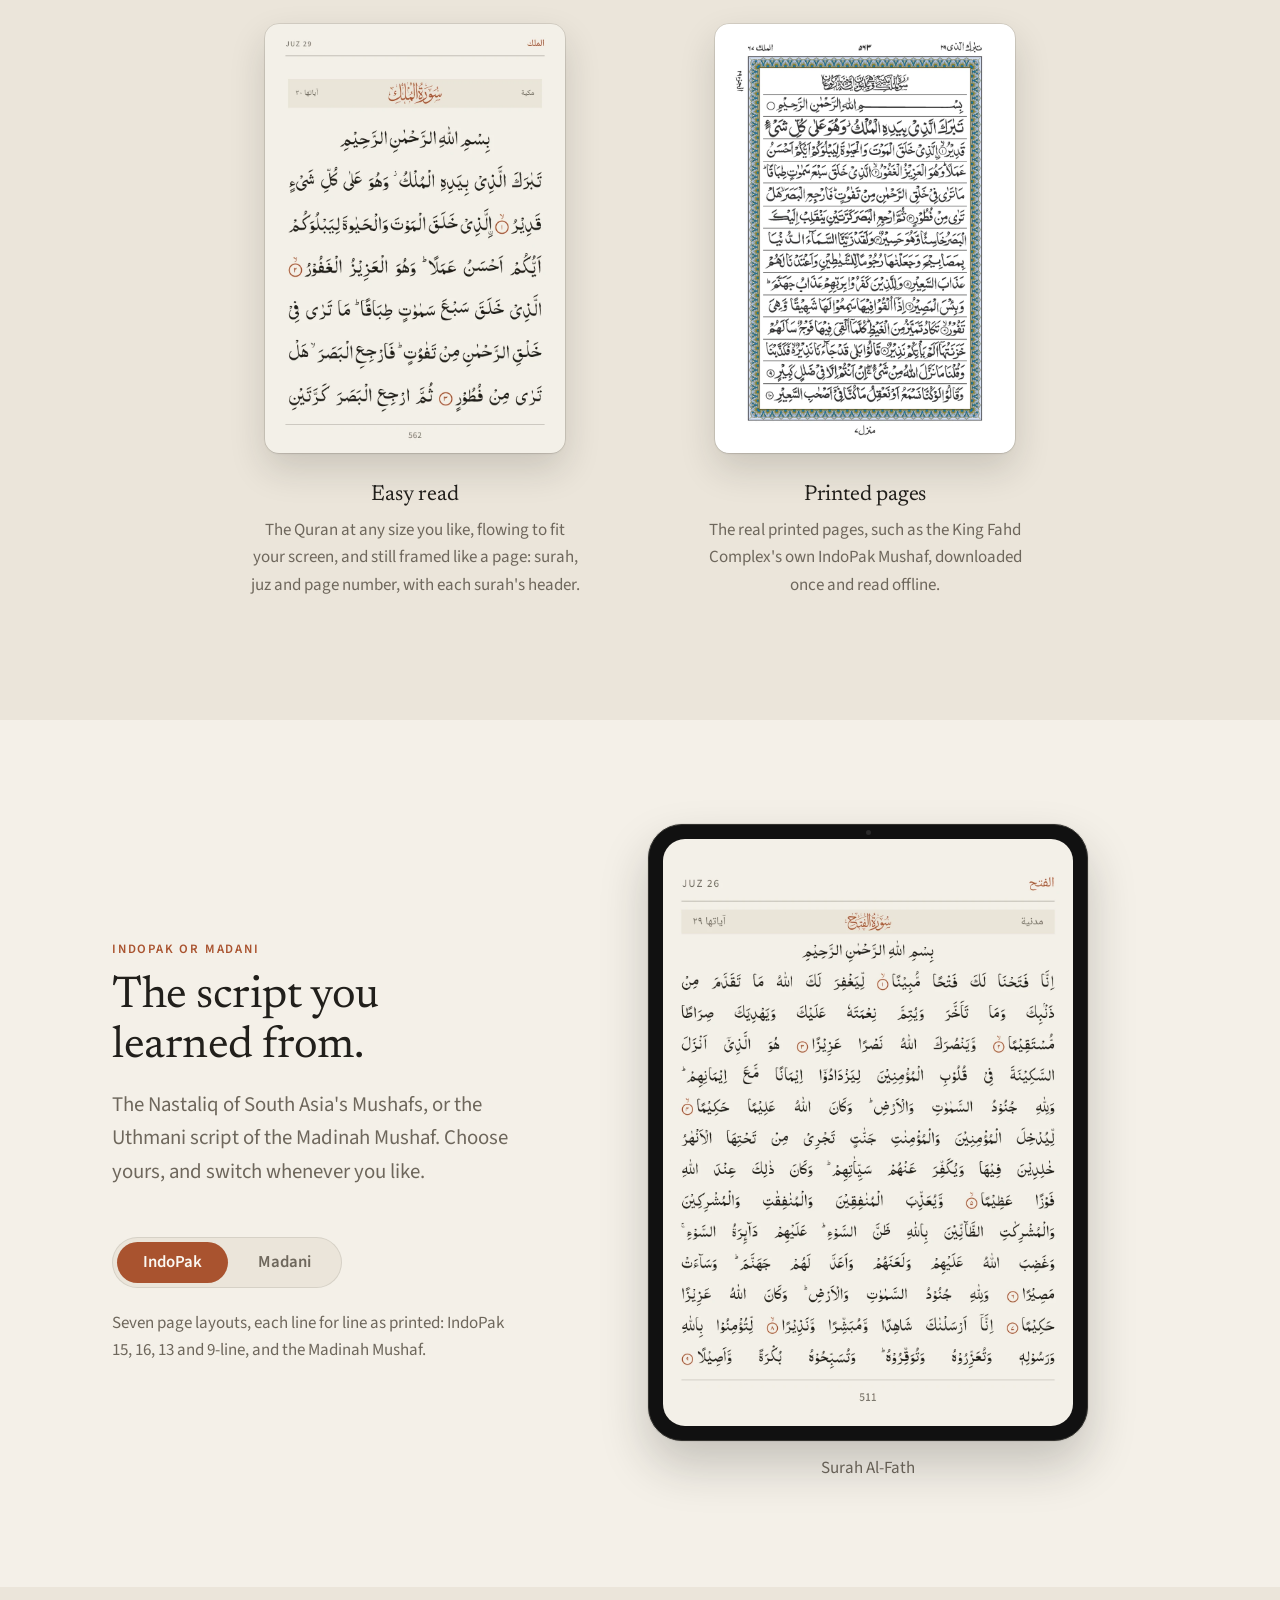
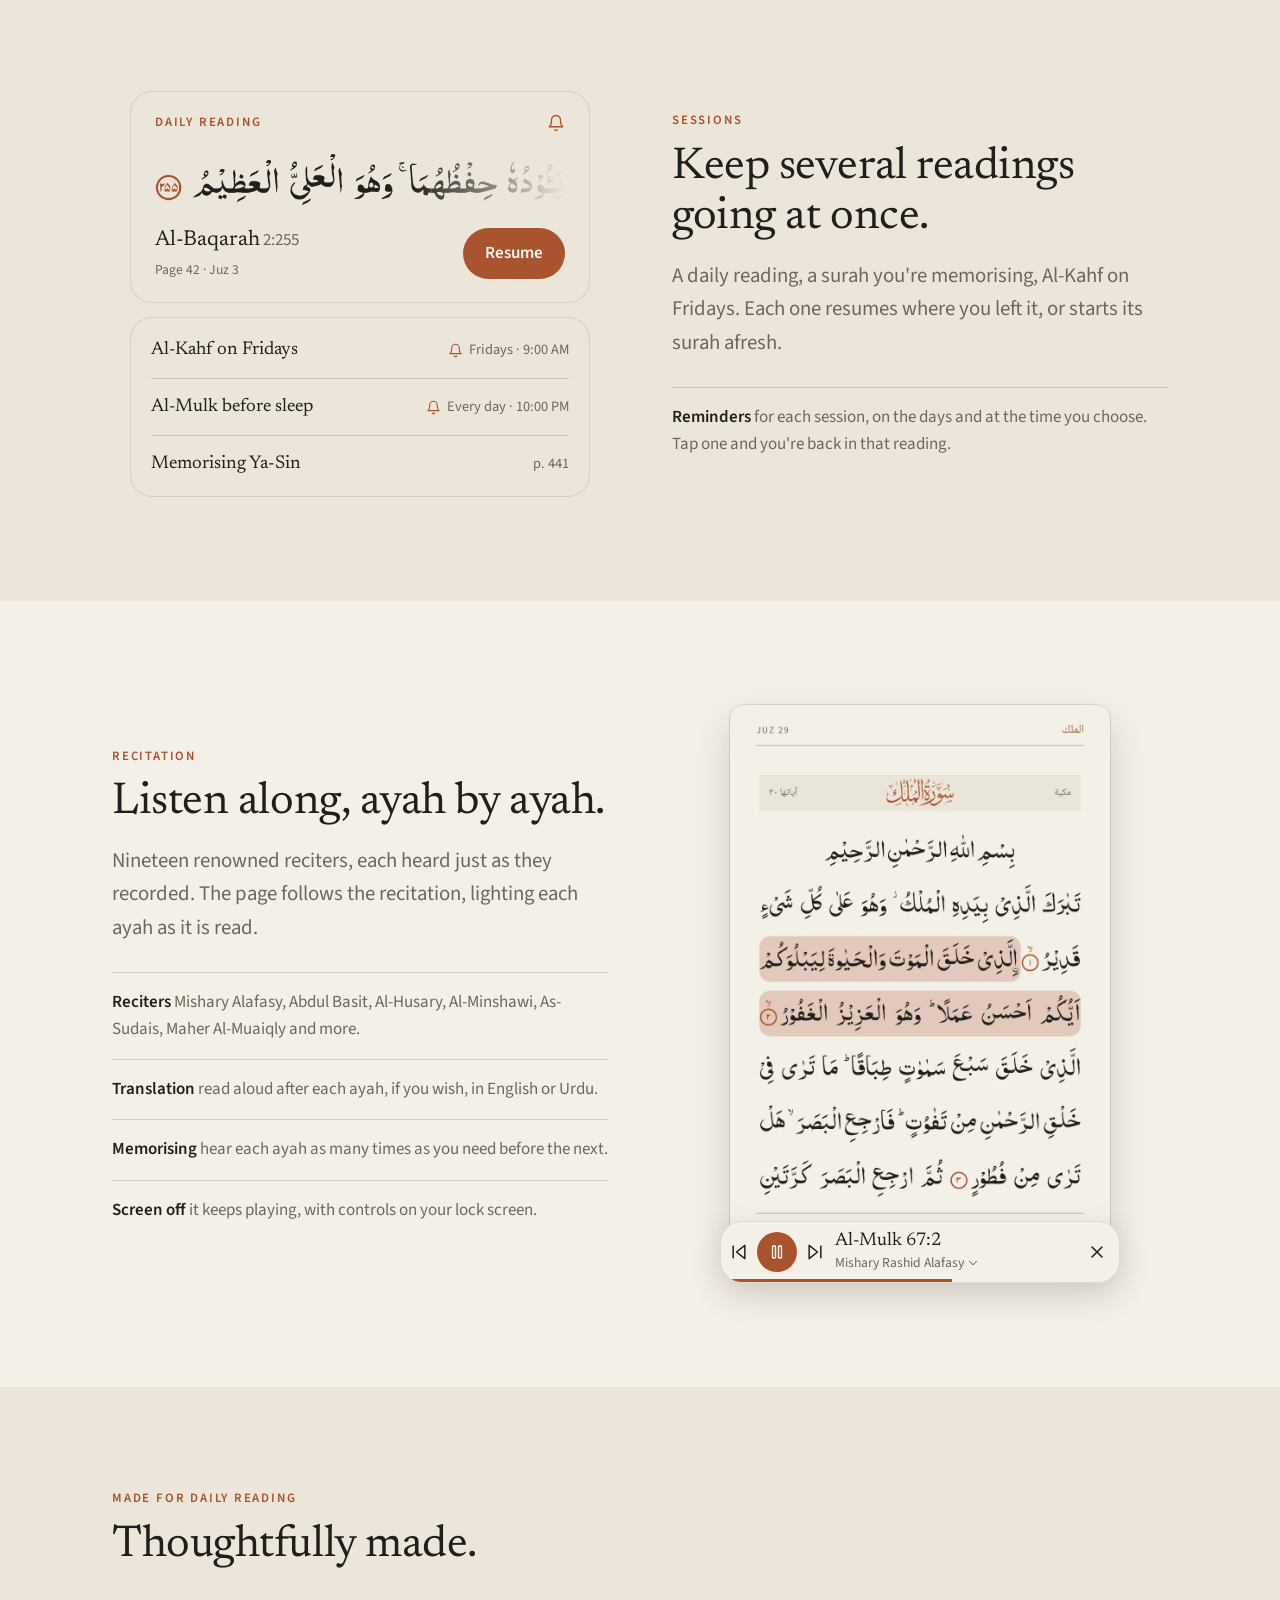
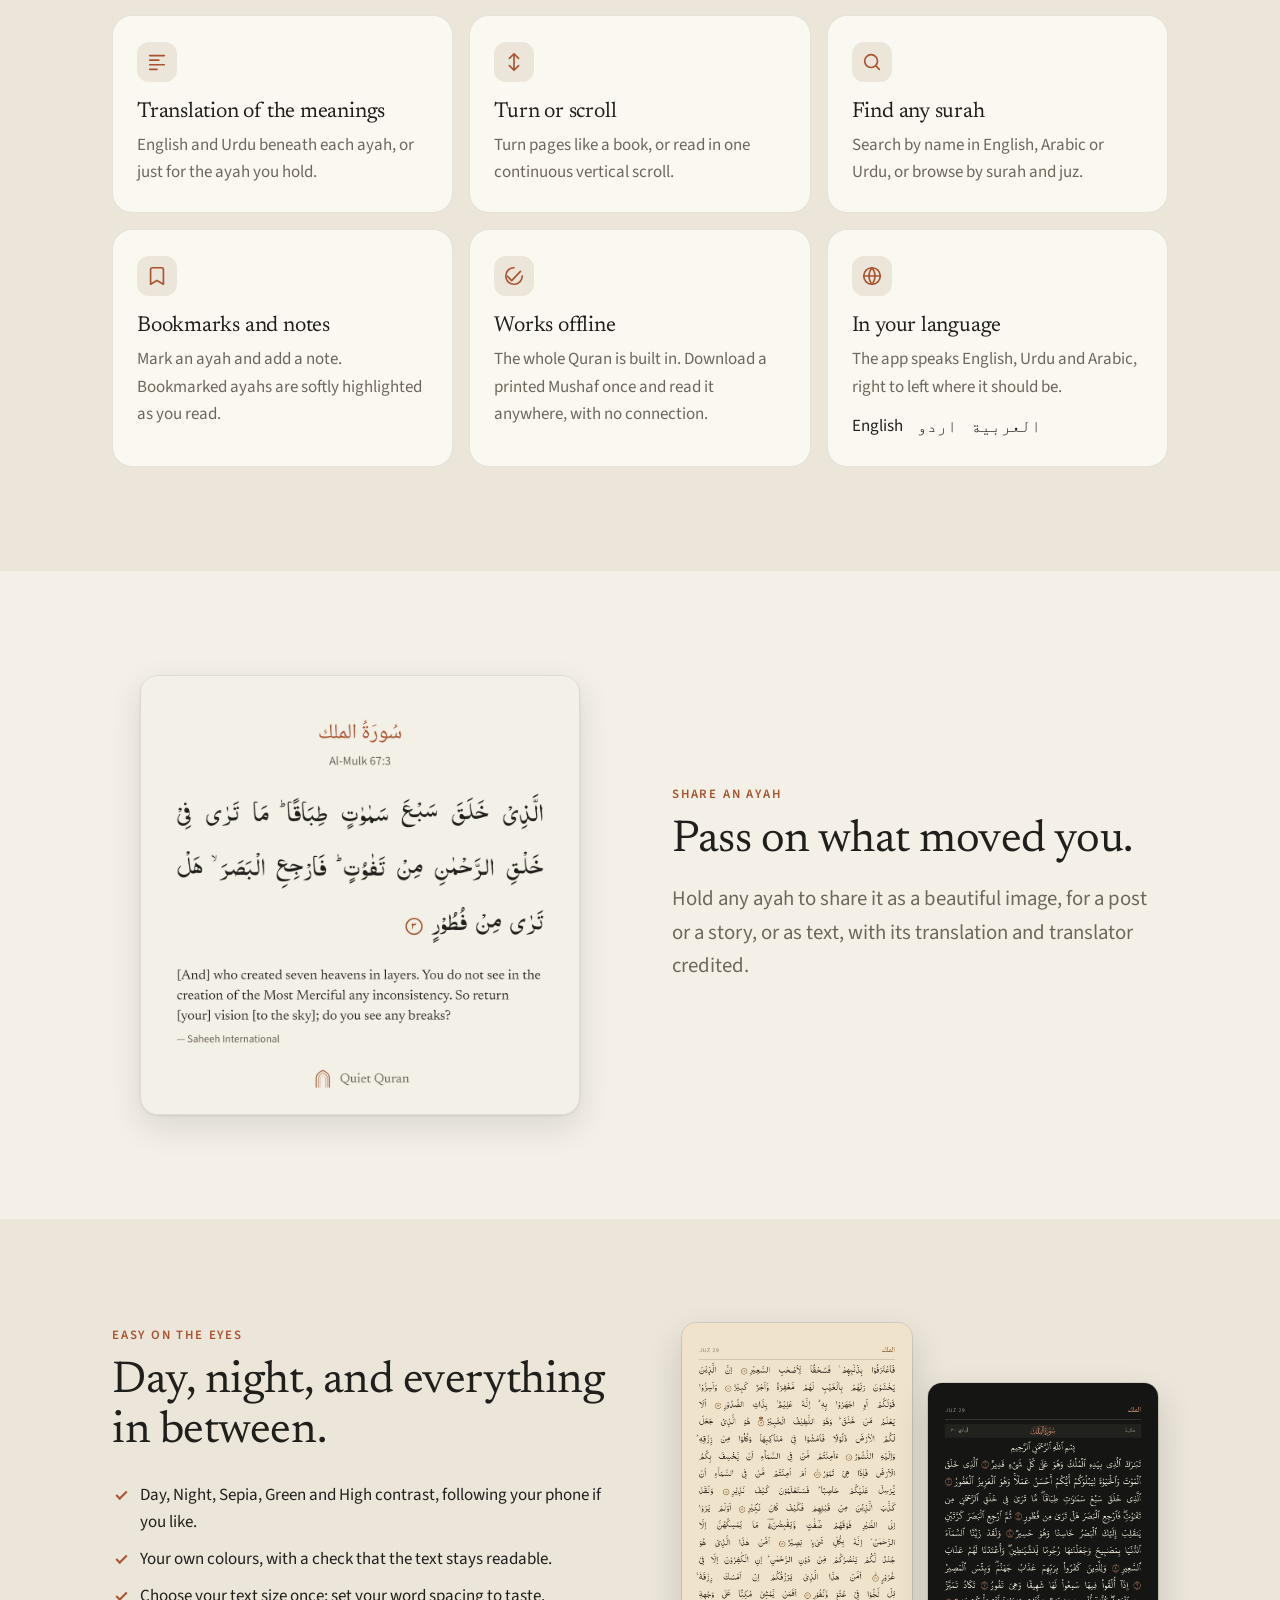
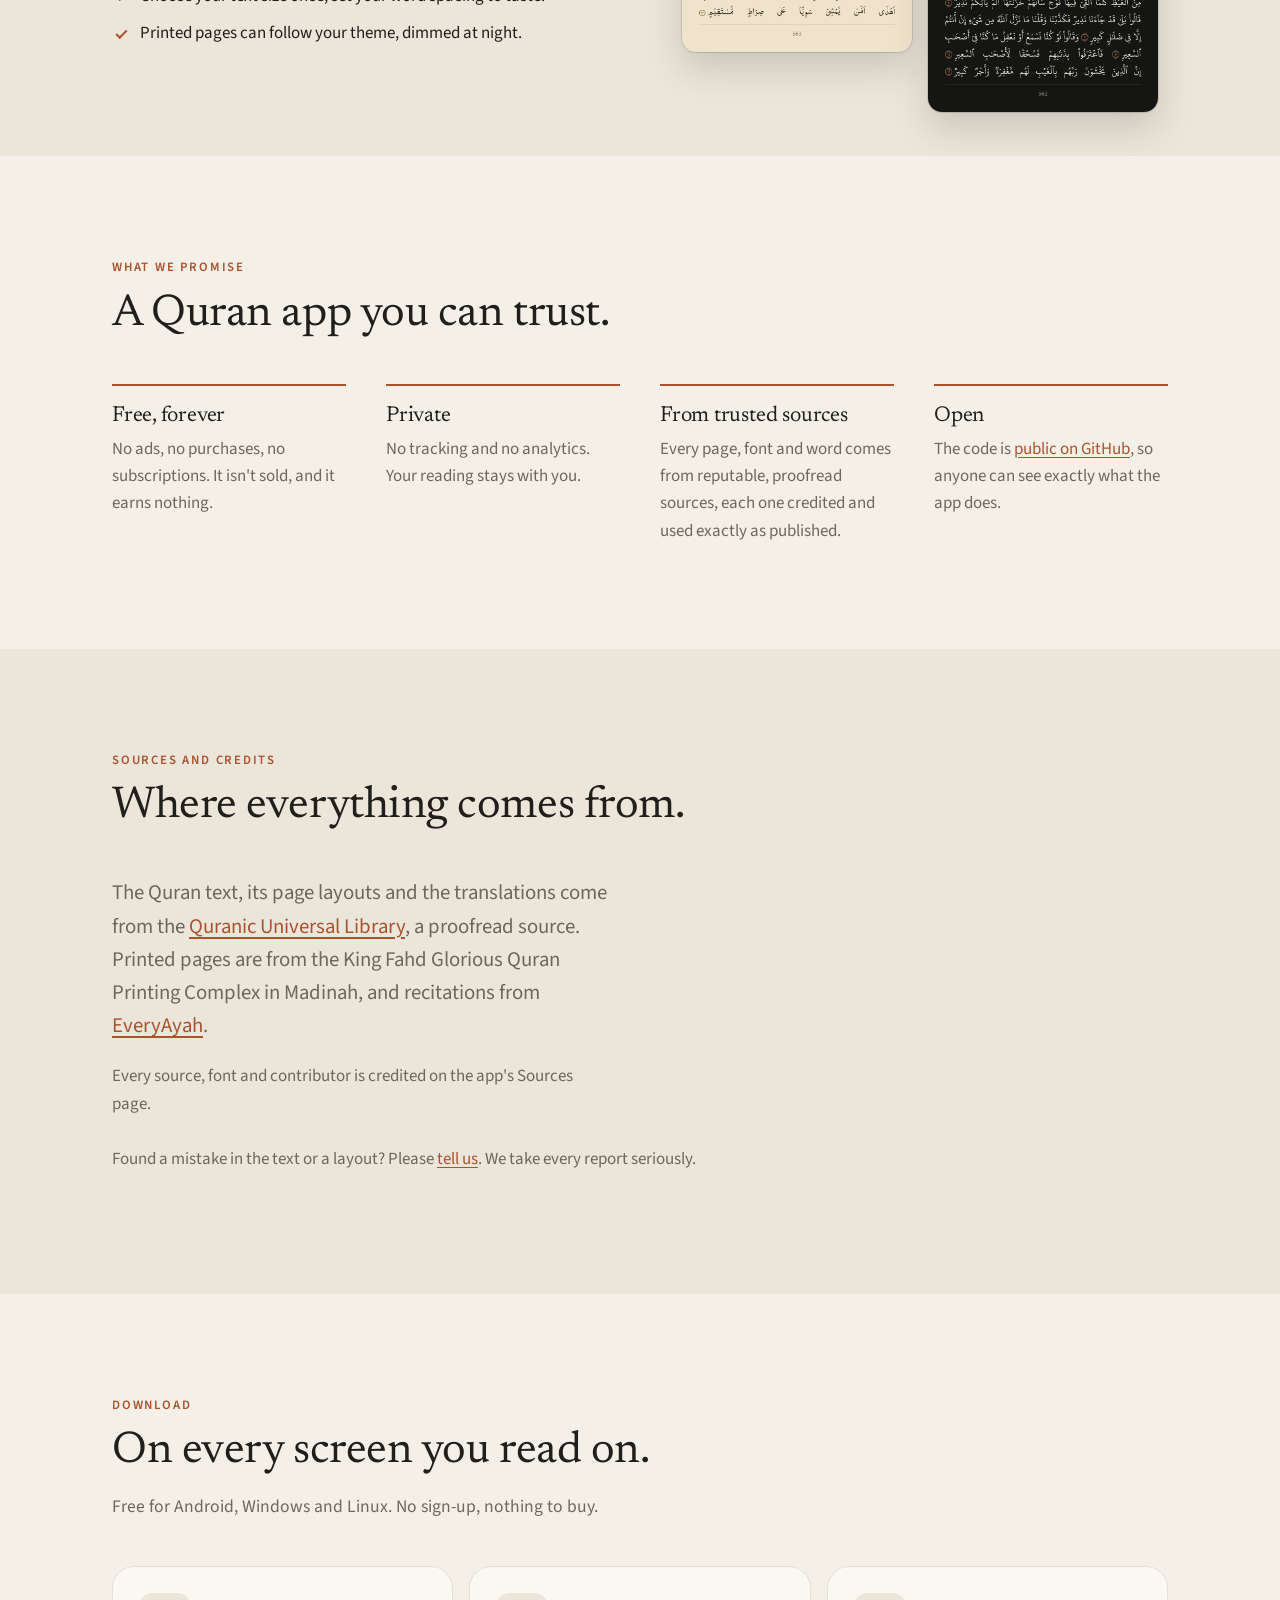
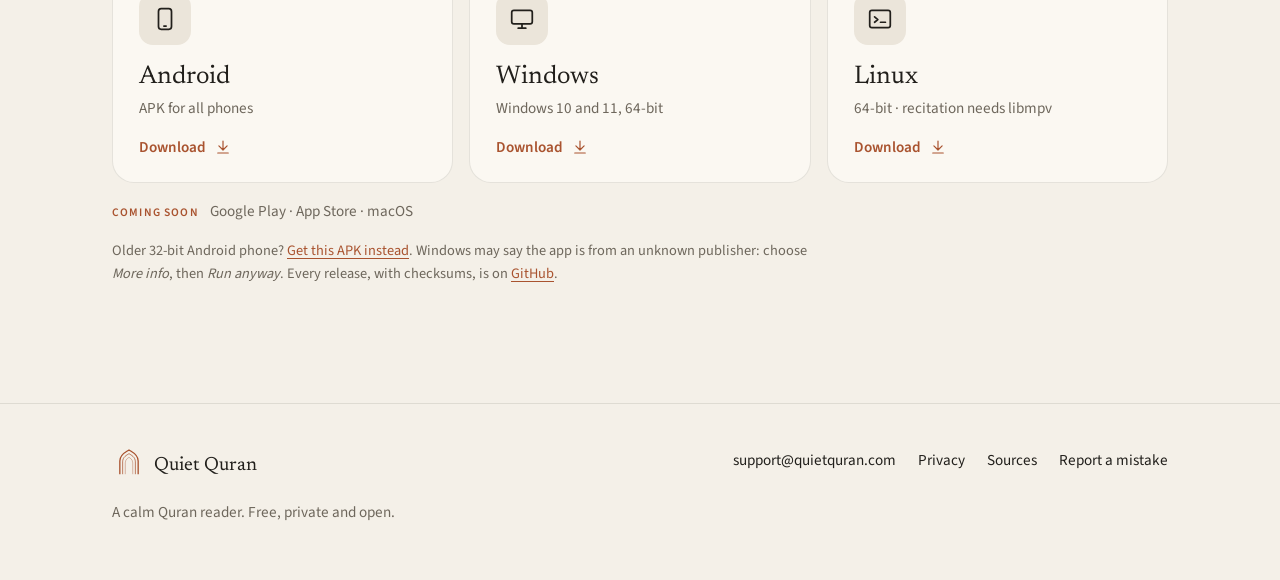
==== commit 7e8a93fb: "Website: downloads as three wide tiles Android, Windows and Linux each get a tile with an icon, a sh" ====
--- a/website/index.html
+++ b/website/index.html
@@ -405,19 +405,30 @@
         <div class="section-head">
           <p class="eyebrow">Download</p>
           <h2>On every screen you read on.</h2>
-          <p>Download it for Android, Windows and Linux. Google Play and the App Store are on the way.</p>
-        </div>
-        <div class="platforms">
-          <div class="platform"><strong>Android</strong><span>Google Play coming soon</span><a class="get" href="https://github.com/Ykhadow/quietquran/releases/latest/download/QuietQuran-android-arm64.apk">Download APK</a><a class="alt" href="https://github.com/Ykhadow/quietquran/releases/latest/download/QuietQuran-android-arm32.apk">For older 32-bit phones</a></div>
-          <div class="platform"><strong>iPhone &amp; iPad</strong><span>App Store</span><span class="badge">Coming soon</span></div>
-          <div class="platform"><strong>Windows</strong><span>Windows 10 and 11</span><a class="get" href="https://github.com/Ykhadow/quietquran/releases/latest/download/QuietQuran-windows-x64.zip">Download</a></div>
-          <div class="platform"><strong>macOS</strong><span>Download</span><span class="badge">Coming soon</span></div>
-          <div class="platform"><strong>Linux</strong><span>64-bit, needs libmpv</span><a class="get" href="https://github.com/Ykhadow/quietquran/releases/latest/download/QuietQuran-linux-x64.tar.gz">Download</a></div>
-        </div>
+          <p>Free for Android, Windows and Linux. No sign-up, nothing to buy.</p>
+        </div>
+        <div class="get-list">
+          <a class="get-row" href="https://github.com/Ykhadow/quietquran/releases/latest/download/QuietQuran-android-arm64.apk">
+            <span class="get-icon"><svg viewBox="0 0 24 24" aria-hidden="true"><rect x="6" y="2.5" width="12" height="19" rx="2.5"/><path d="M11 18.5h2"/></svg></span>
+            <span class="get-text"><strong>Android</strong><span>APK for all phones</span></span>
+            <span class="get-cta">Download <svg class="arrow" viewBox="0 0 24 24" aria-hidden="true"><path d="M12 4v12M6.5 10.5 12 16l5.5-5.5M5 20h14"/></svg></span>
+          </a>
+          <a class="get-row" href="https://github.com/Ykhadow/quietquran/releases/latest/download/QuietQuran-windows-x64.zip">
+            <span class="get-icon"><svg viewBox="0 0 24 24" aria-hidden="true"><rect x="2.5" y="4" width="19" height="12.5" rx="2"/><path d="M8.5 20.5h7M12 16.5v4"/></svg></span>
+            <span class="get-text"><strong>Windows</strong><span>Windows 10 and 11, 64-bit</span></span>
+            <span class="get-cta">Download <svg class="arrow" viewBox="0 0 24 24" aria-hidden="true"><path d="M12 4v12M6.5 10.5 12 16l5.5-5.5M5 20h14"/></svg></span>
+          </a>
+          <a class="get-row" href="https://github.com/Ykhadow/quietquran/releases/latest/download/QuietQuran-linux-x64.tar.gz">
+            <span class="get-icon"><svg viewBox="0 0 24 24" aria-hidden="true"><rect x="2.5" y="4" width="19" height="16" rx="2"/><path d="M7 10l3 2.5L7 15M12.5 15H17"/></svg></span>
+            <span class="get-text"><strong>Linux</strong><span>64-bit · recitation needs libmpv</span></span>
+            <span class="get-cta">Download <svg class="arrow" viewBox="0 0 24 24" aria-hidden="true"><path d="M12 4v12M6.5 10.5 12 16l5.5-5.5M5 20h14"/></svg></span>
+          </a>
+        </div>
+        <p class="get-soon"><span>Coming soon</span> Google Play · App Store · macOS</p>
         <p class="download-notes">
+          Older 32-bit Android phone? <a href="https://github.com/Ykhadow/quietquran/releases/latest/download/QuietQuran-android-arm32.apk">Get this APK instead</a>.
           Windows may say the app is from an unknown publisher: choose <em>More info</em>, then <em>Run anyway</em>.
-          Every release, with checksums to check your download, is on
-          <a href="https://github.com/Ykhadow/quietquran/releases">GitHub</a>.
+          Every release, with checksums, is on <a href="https://github.com/Ykhadow/quietquran/releases">GitHub</a>.
         </p>
       </div>
     </section>
--- a/website/styles.css
+++ b/website/styles.css
@@ -1093,71 +1093,6 @@
 
 /* ---- Download ---- */
 
-.platforms {
-  display: grid;
-  gap: 12px;
-  grid-template-columns: repeat(auto-fit, minmax(170px, 1fr));
-}
-
-.platform {
-  background: var(--card);
-  border: 1px solid var(--line2);
-  border-radius: 18px;
-  padding: 20px;
-  display: flex;
-  flex-direction: column;
-  gap: 4px;
-}
-
-.platform strong {
-  font: 400 1.3rem/1.2 var(--serif);
-}
-
-.platform span {
-  color: var(--mut);
-  font-size: 0.95rem;
-}
-
-/* A platform's download button, and its second, smaller link. */
-.platform .get {
-  align-self: flex-start;
-  margin-top: 12px;
-  padding: 9px 18px;
-  border-radius: 999px;
-  background: var(--acc);
-  color: var(--bg);
-  font: 600 0.9rem/1 var(--sans);
-  text-decoration: none;
-}
-
-.platform .get:hover {
-  filter: brightness(1.08);
-}
-
-.platform .alt {
-  margin-top: 6px;
-  font-size: 0.85rem;
-  color: var(--mut);
-}
-
-.download-notes {
-  margin-top: 18px;
-  color: var(--mut);
-  font-size: 0.9rem;
-}
-
-.badge {
-  align-self: flex-start;
-  margin-top: 12px;
-  font: 600 0.75rem/1 var(--sans);
-  letter-spacing: 0.08em;
-  text-transform: uppercase;
-  color: var(--acc);
-  border: 1px solid currentColor;
-  border-radius: 999px;
-  padding: 6px 10px;
-}
-
 /* ---- Footer ---- */
 
 .site-footer {
@@ -1339,3 +1274,133 @@
     animation: none;
   }
 }
+
+/* Downloads: a tile for each platform available now, side by side; a quiet
+   line for what's coming. */
+.get-list {
+  display: grid;
+  grid-template-columns: repeat(3, 1fr);
+  gap: 16px;
+}
+
+.get-row {
+  display: flex;
+  flex-direction: column;
+  align-items: flex-start;
+  gap: 18px;
+  padding: 26px;
+  background: var(--card);
+  border: 1px solid var(--line2);
+  border-radius: 22px;
+  color: var(--ink);
+  text-decoration: none;
+  transition: background 0.15s, border-color 0.15s, transform 0.15s;
+}
+
+.get-row:hover,
+.get-row:focus-visible {
+  background: var(--surf);
+  border-color: var(--line);
+  transform: translateY(-2px);
+}
+
+.get-icon {
+  display: grid;
+  place-items: center;
+  width: 52px;
+  height: 52px;
+  border-radius: 14px;
+  background: var(--surf);
+}
+
+.get-icon svg,
+.get-row .arrow {
+  fill: none;
+  stroke: currentColor;
+  stroke-width: 1.6;
+  stroke-linecap: round;
+  stroke-linejoin: round;
+}
+
+.get-icon svg {
+  width: 26px;
+  height: 26px;
+}
+
+.get-text {
+  display: flex;
+  flex-direction: column;
+  gap: 4px;
+}
+
+.get-text strong {
+  font: 400 1.6rem/1.15 var(--serif);
+}
+
+.get-text span {
+  color: var(--mut);
+  font-size: 0.95rem;
+}
+
+.get-cta {
+  margin-top: auto;
+  display: inline-flex;
+  align-items: center;
+  gap: 8px;
+  color: var(--acc);
+  font: 600 0.95rem/1 var(--sans);
+}
+
+.get-row .arrow {
+  width: 18px;
+  height: 18px;
+  transition: transform 0.15s;
+}
+
+.get-row:hover .arrow {
+  transform: translateY(2px);
+}
+
+@media (max-width: 760px) {
+  .get-list {
+    grid-template-columns: 1fr;
+    gap: 12px;
+  }
+
+  .get-row {
+    flex-direction: row;
+    align-items: center;
+    gap: 16px;
+    padding: 18px 20px;
+  }
+
+  .get-text strong {
+    font-size: 1.3rem;
+  }
+
+  .get-cta {
+    margin: 0 0 0 auto;
+    font-size: 0;
+  }
+}
+
+.get-soon {
+  margin-top: 16px;
+  color: var(--mut);
+  font-size: 0.95rem;
+}
+
+.get-soon span {
+  margin-right: 8px;
+  font: 600 0.72rem/1 var(--sans);
+  letter-spacing: 0.1em;
+  text-transform: uppercase;
+  color: var(--acc);
+}
+
+.download-notes {
+  max-width: 720px;
+  margin-top: 10px;
+  color: var(--mut);
+  font-size: 0.9rem;
+}
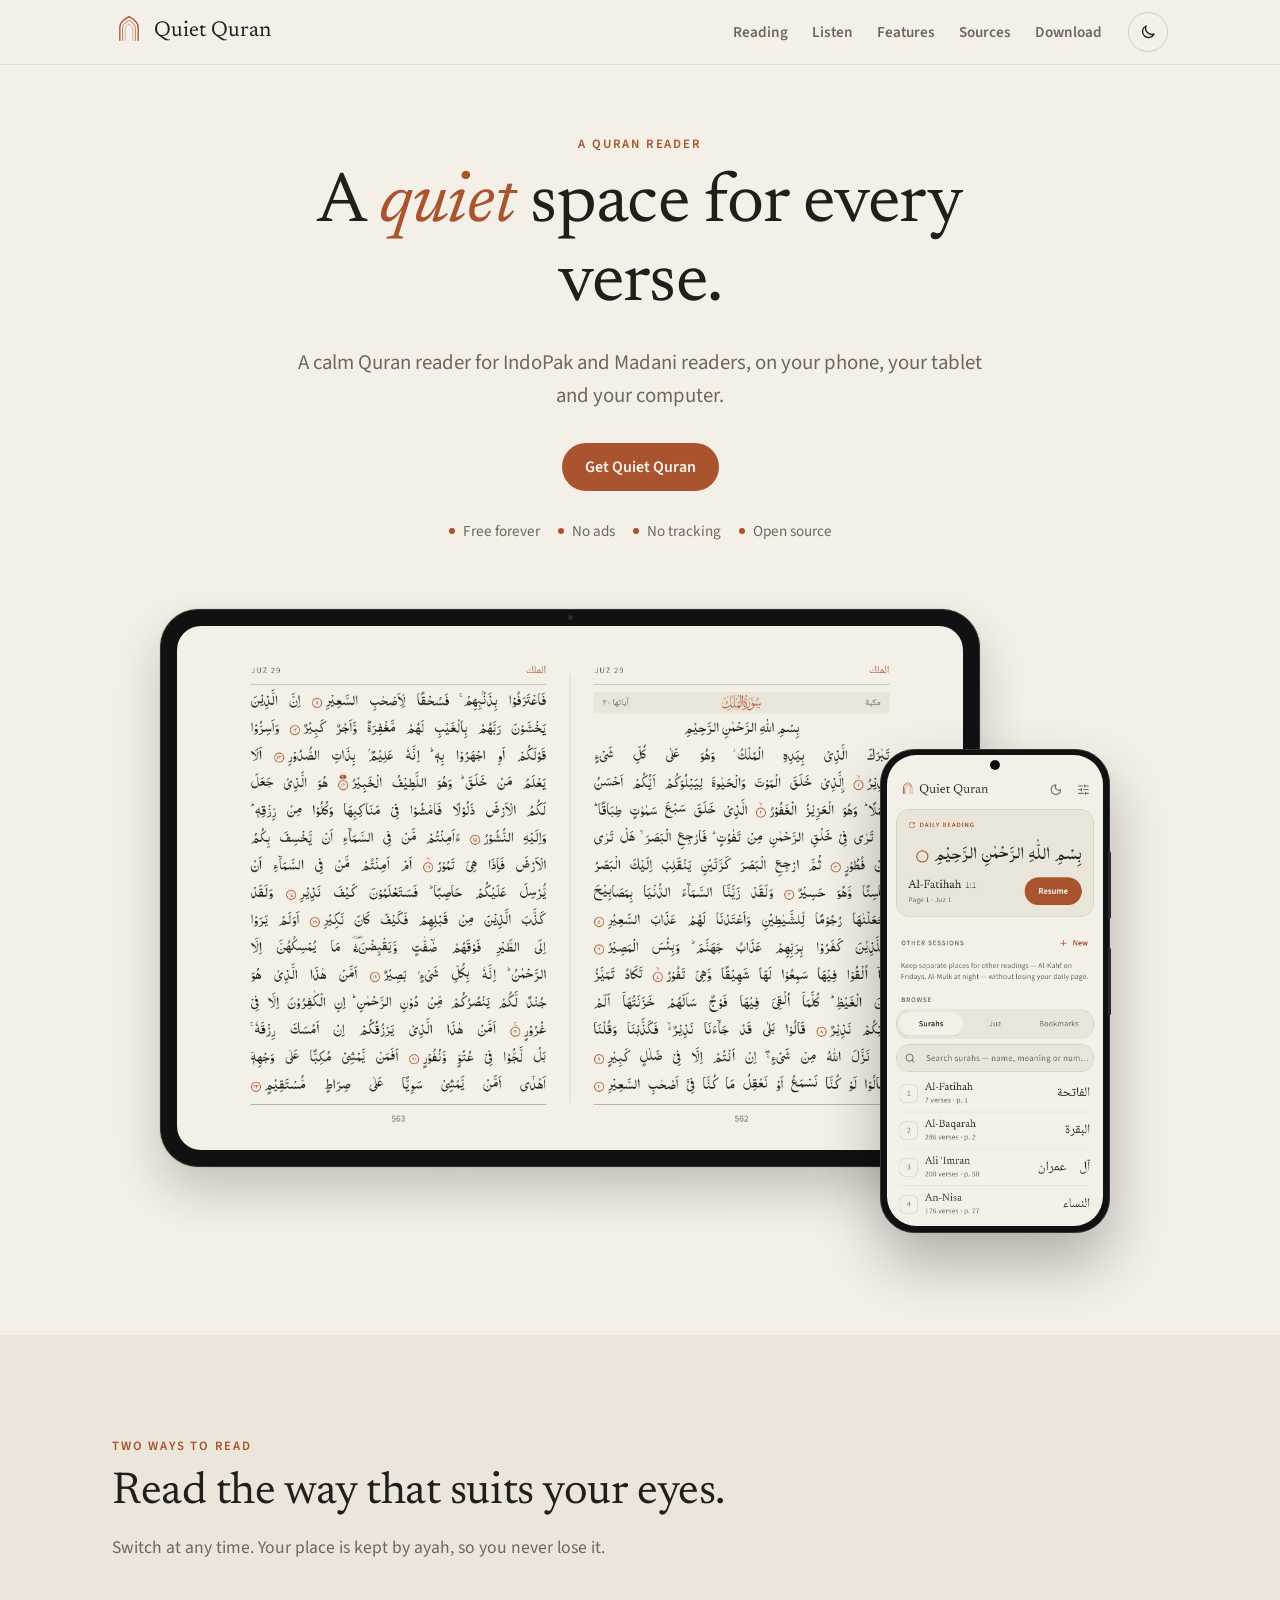
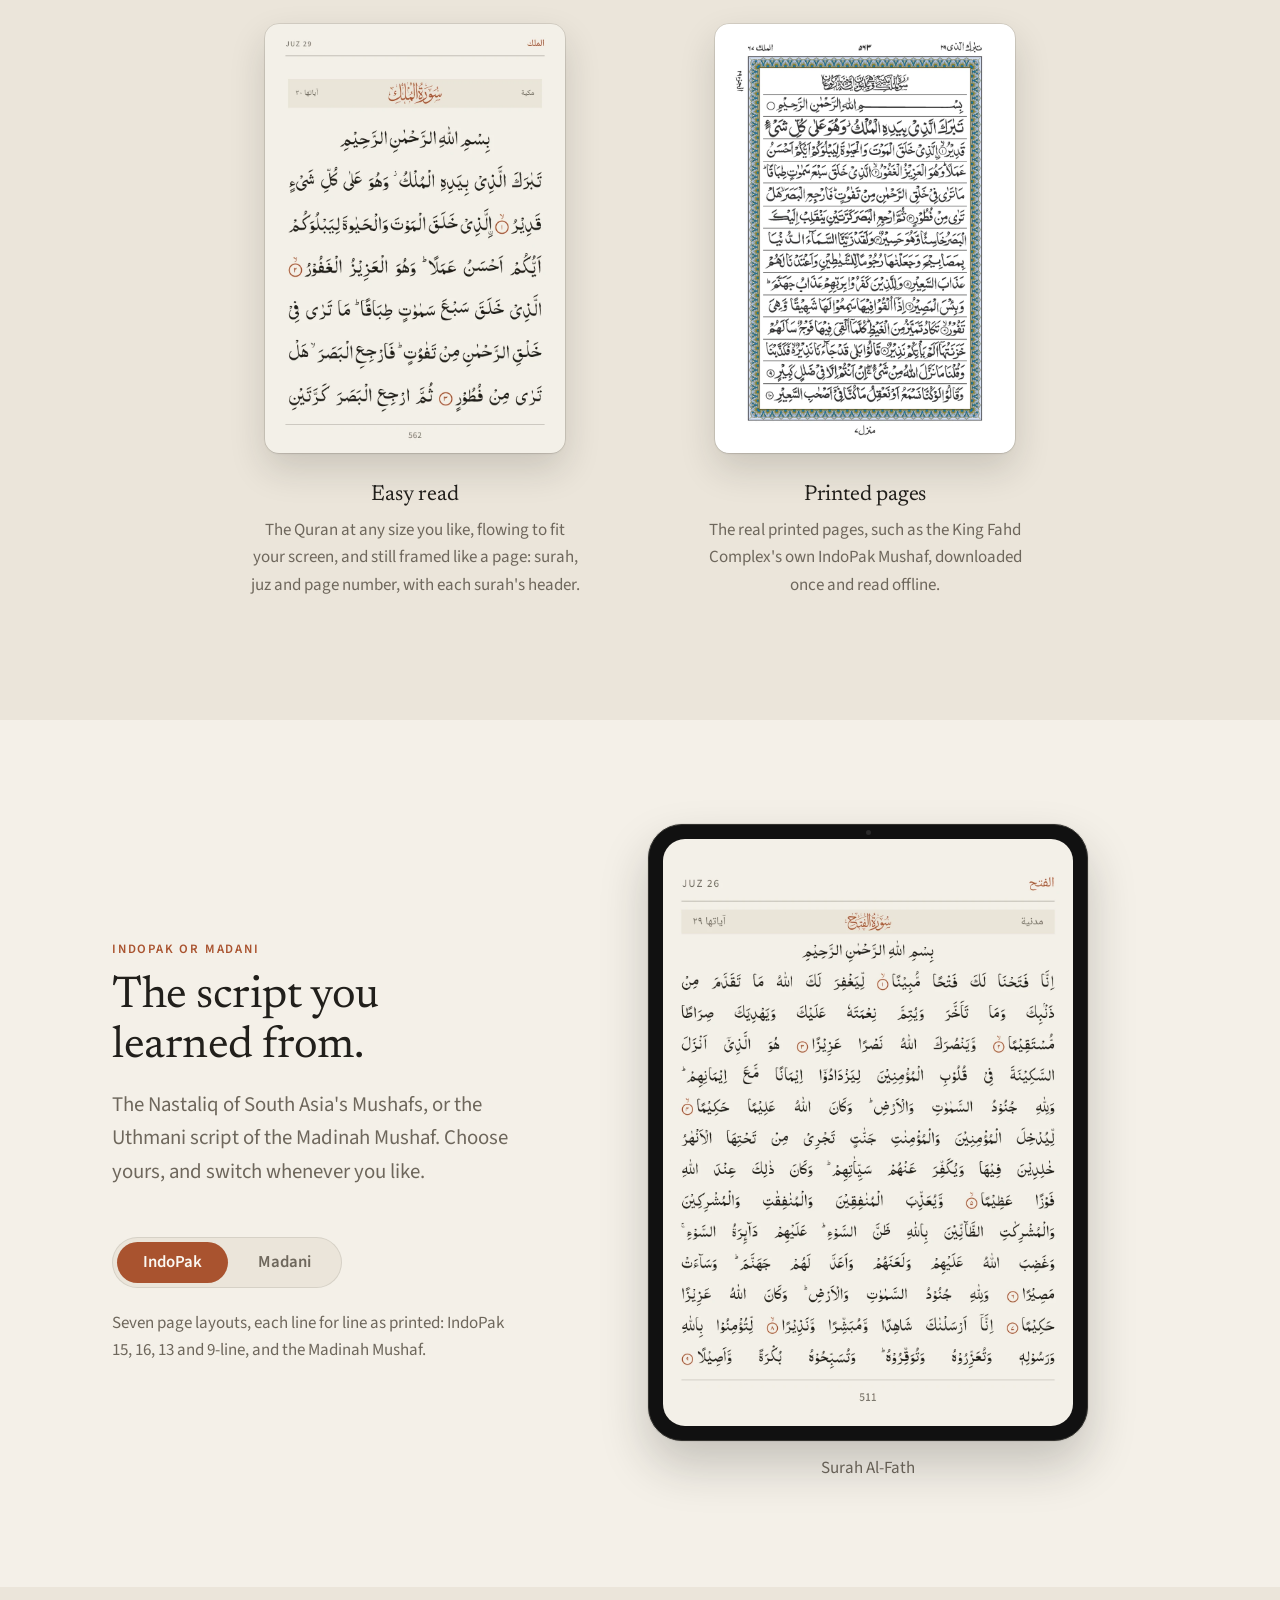
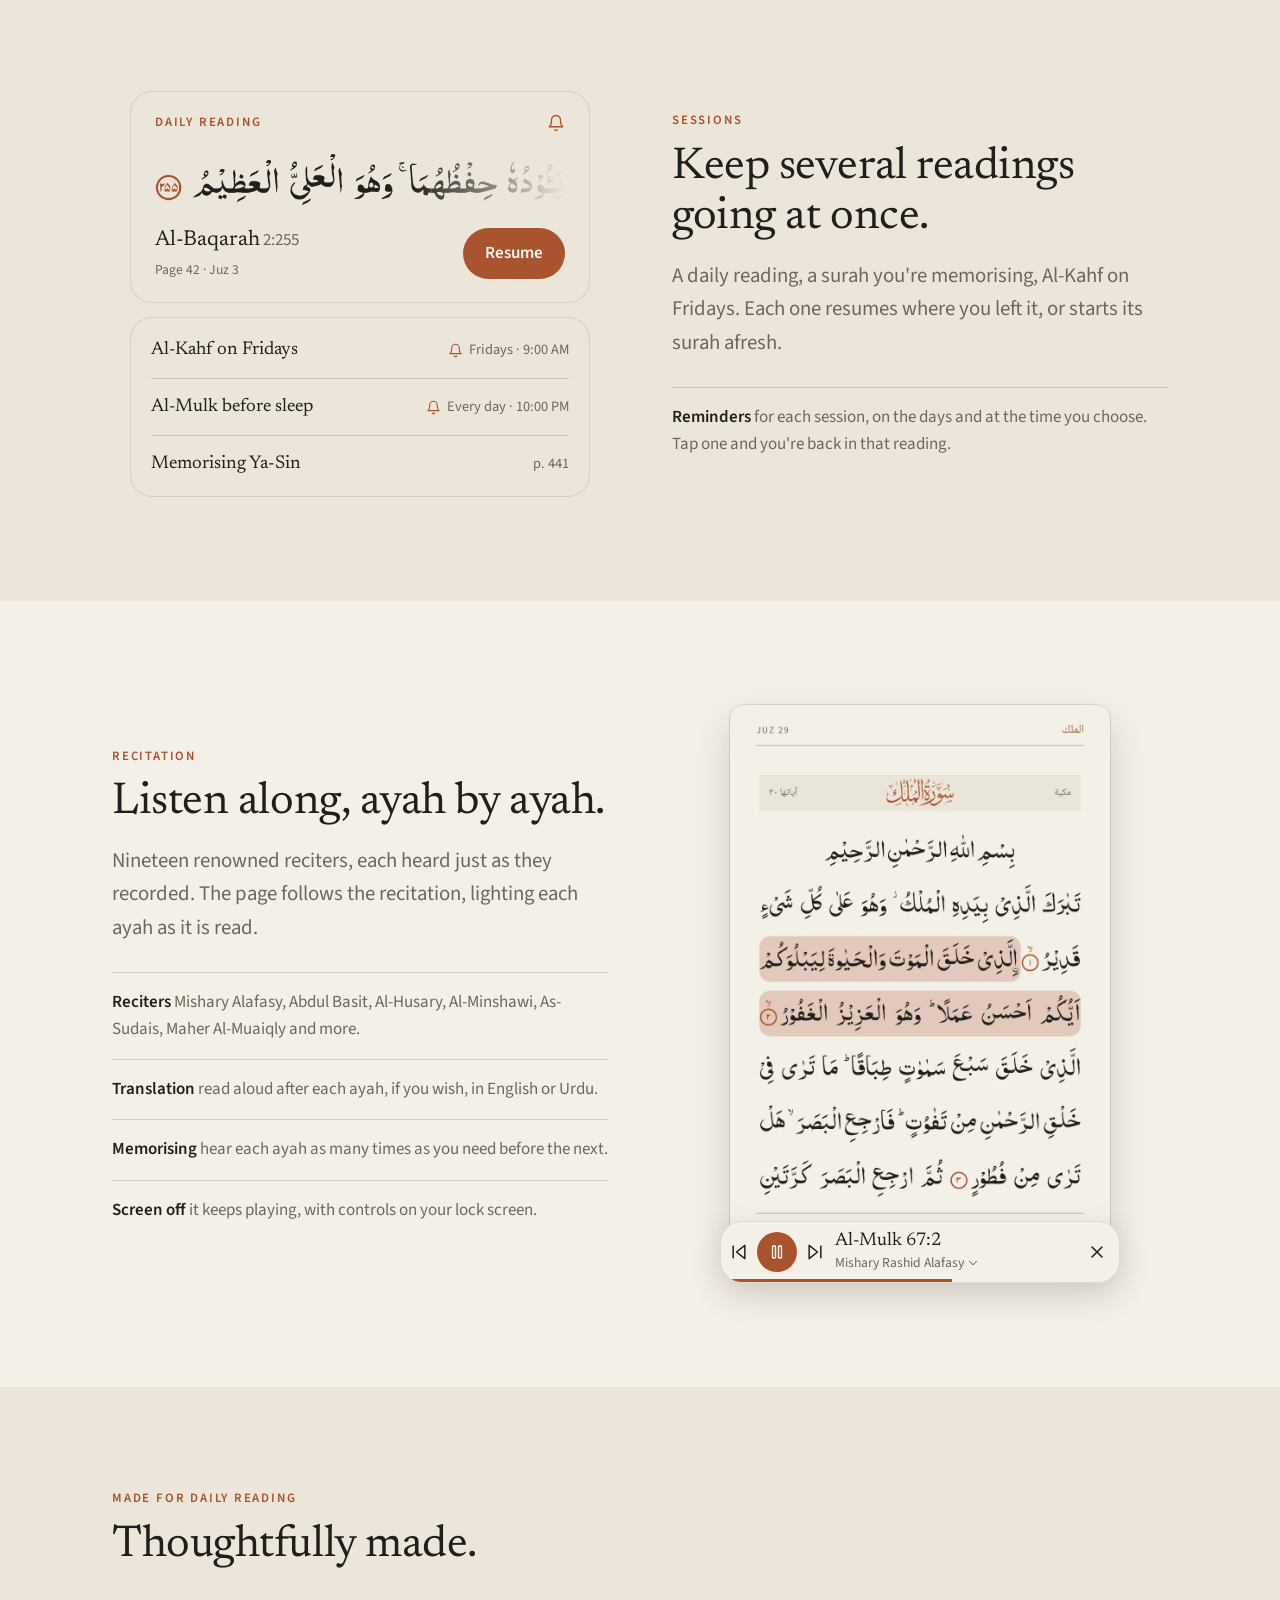
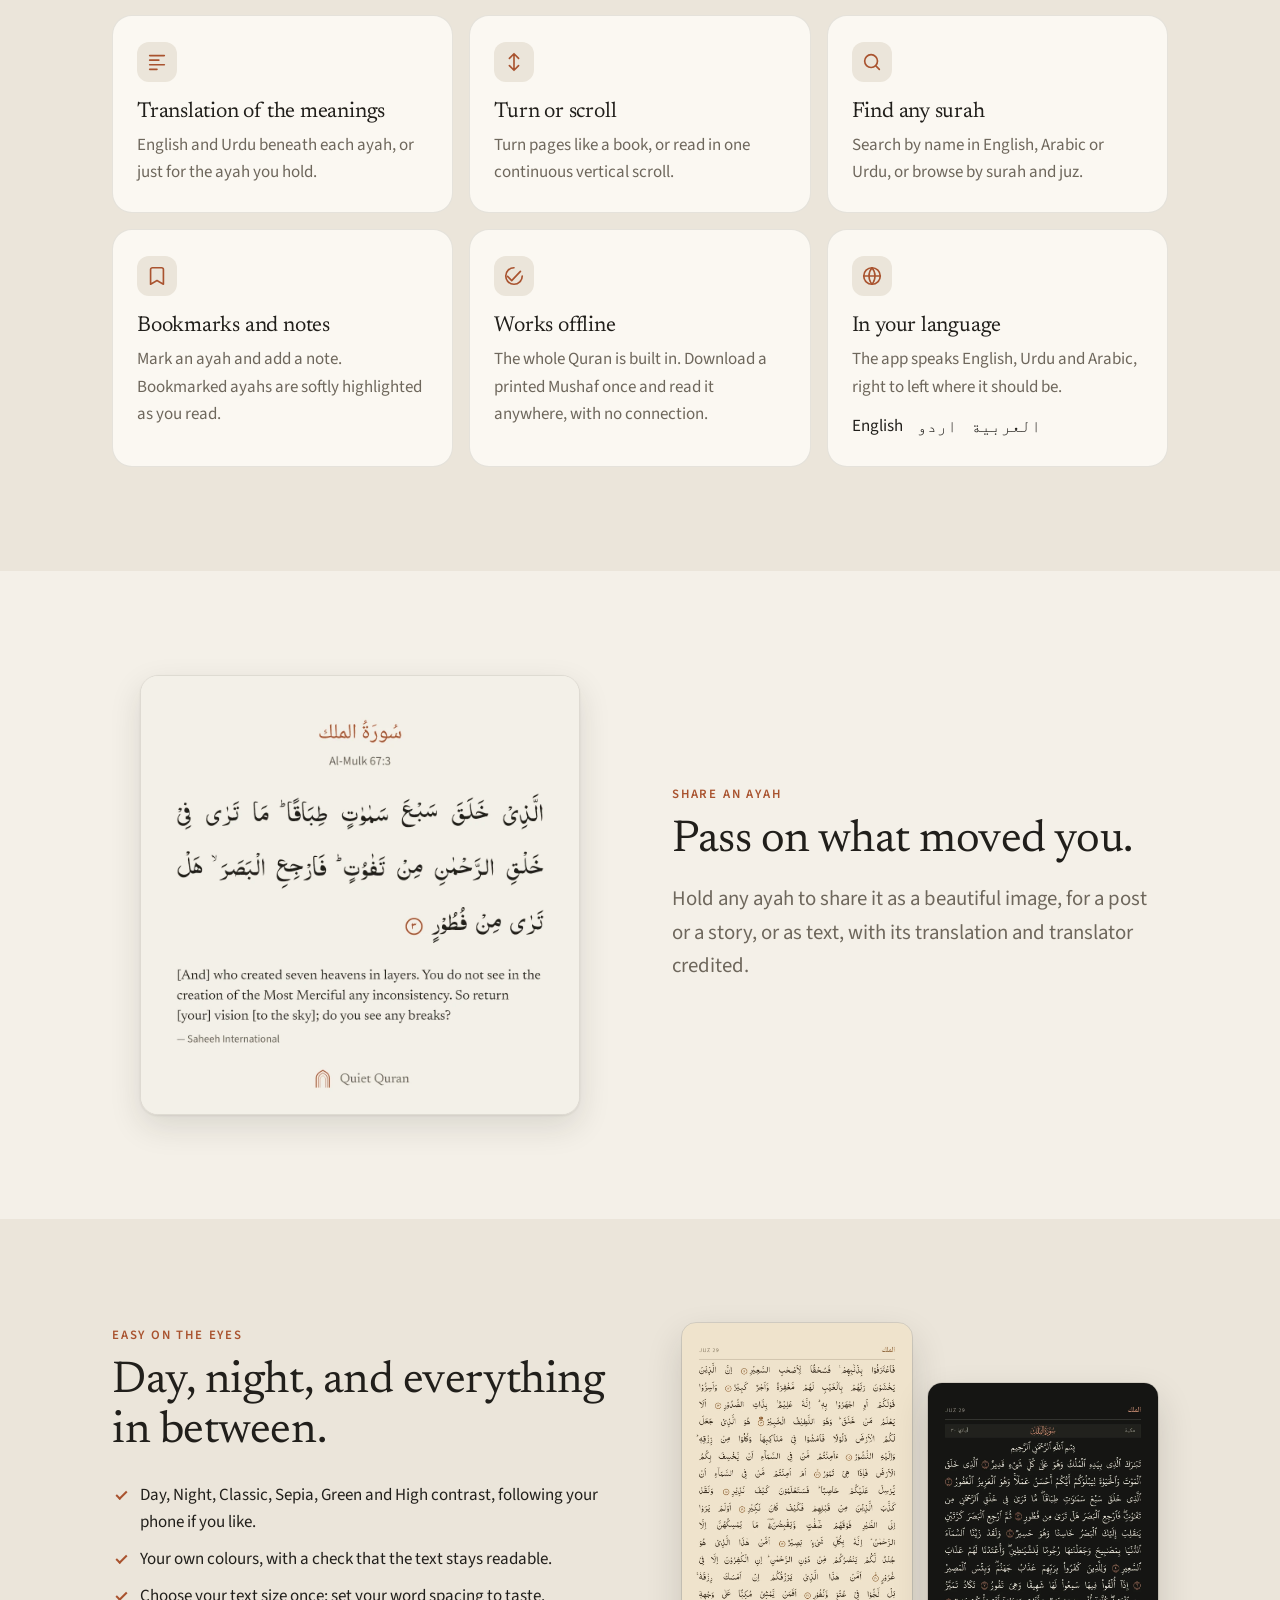
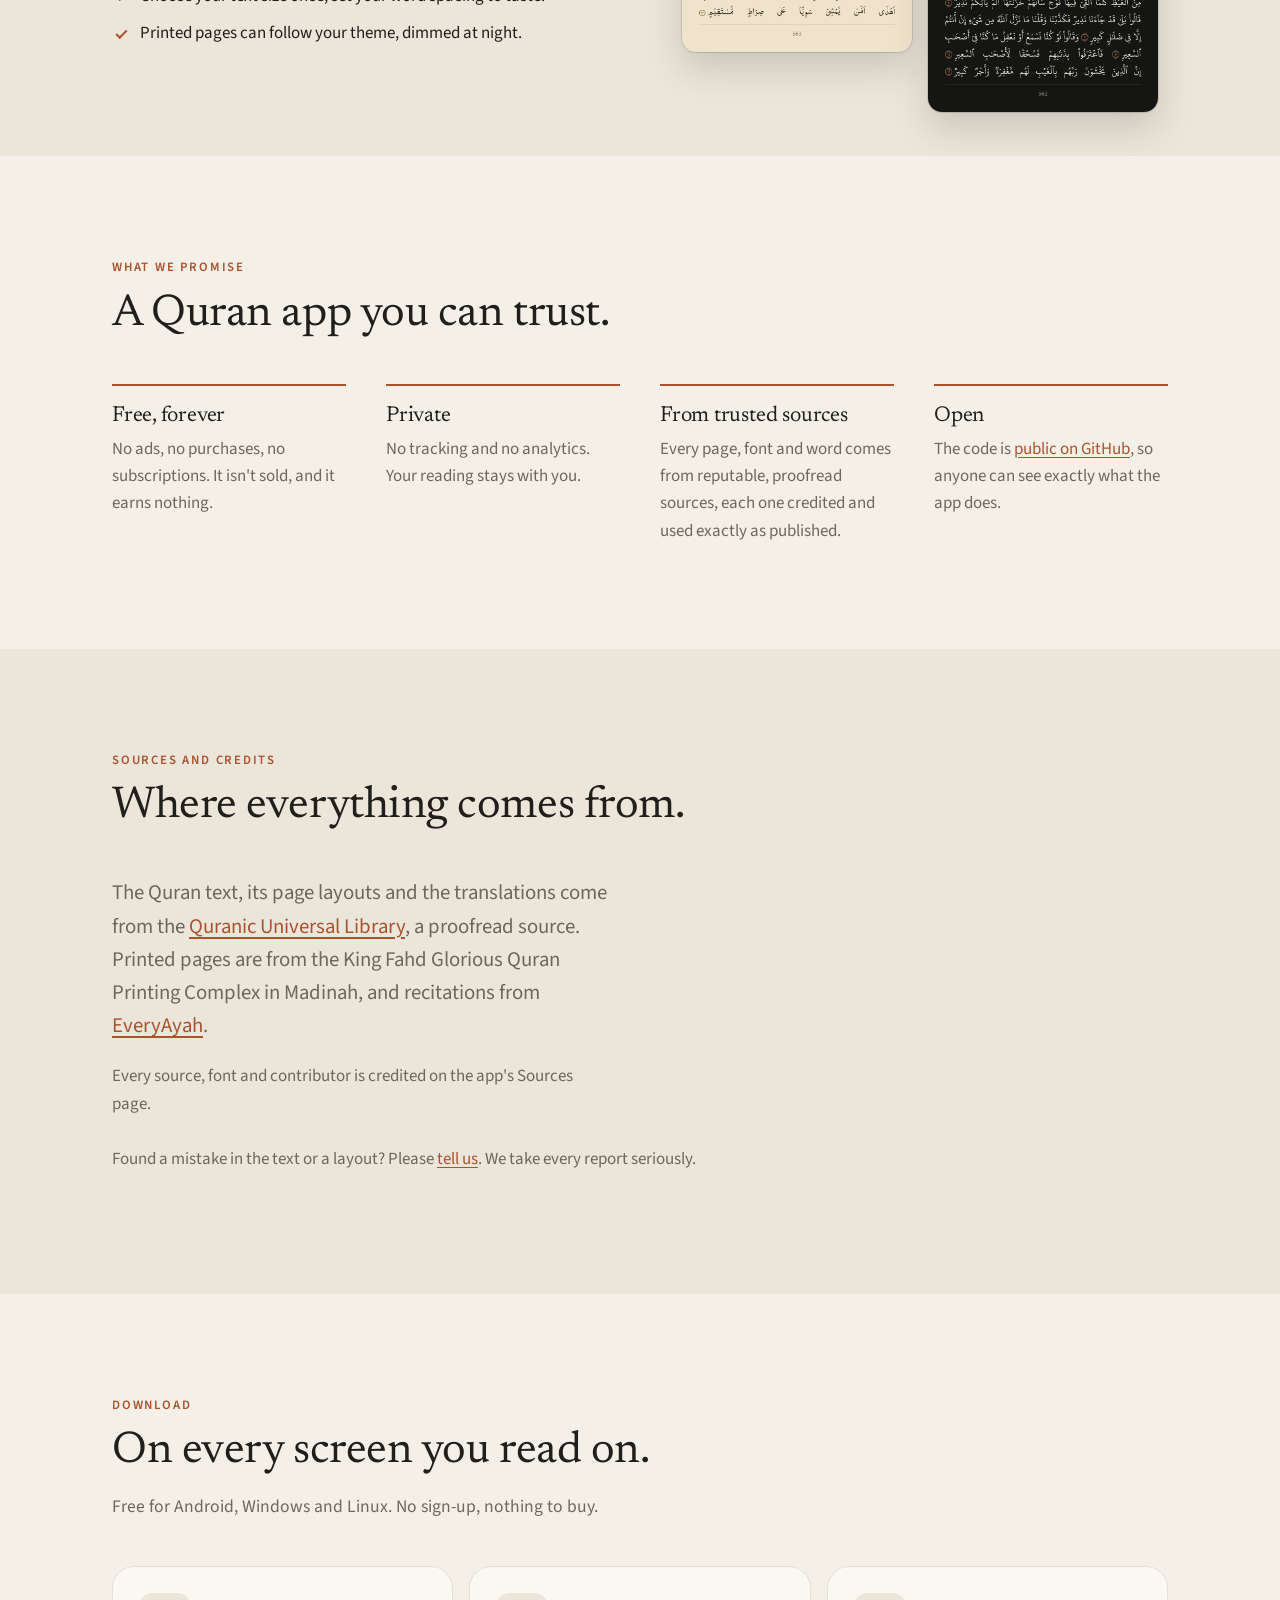
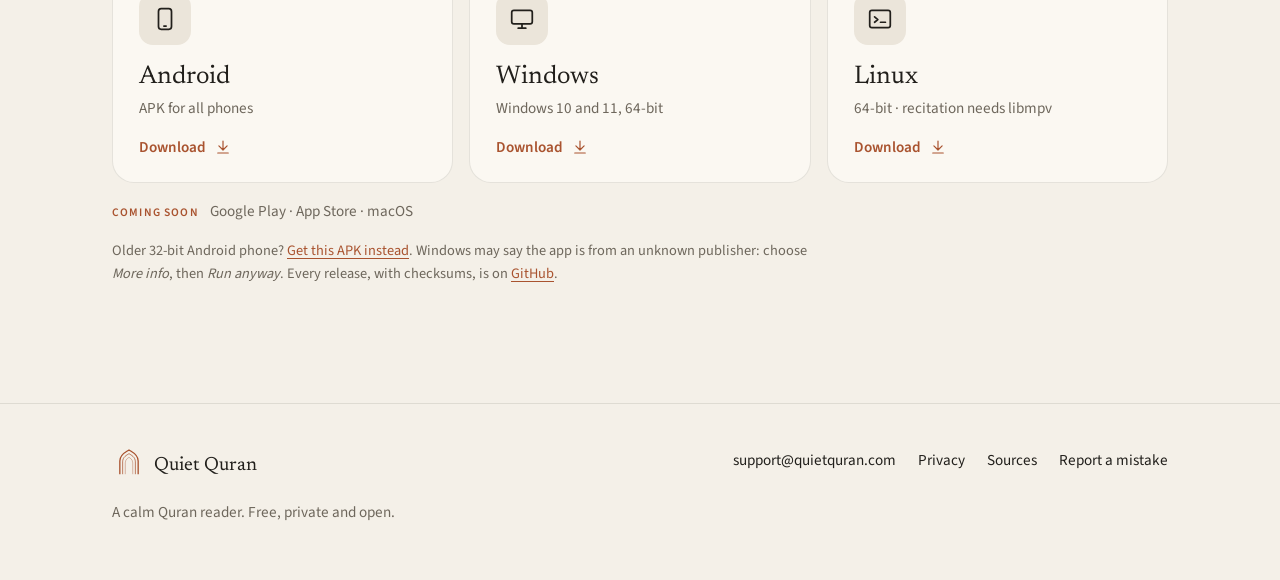
==== commit be764eb6: "Classic theme, and no more stuck page turns after a stray pinch - Classic: white paper, near-black t" ====
--- a/website/index.html
+++ b/website/index.html
@@ -338,7 +338,7 @@
           <p class="eyebrow">Easy on the eyes</p>
           <h2>Day, night, and everything in between.</h2>
           <ul class="checks">
-            <li>Day, Night, Sepia, Green and High contrast, following your phone if you like.</li>
+            <li>Day, Night, Classic, Sepia, Green and High contrast, following your phone if you like.</li>
             <li>Your own colours, with a check that the text stays readable.</li>
             <li>Choose your text size once; set your word spacing to taste.</li>
             <li>Printed pages can follow your theme, dimmed at night.</li>
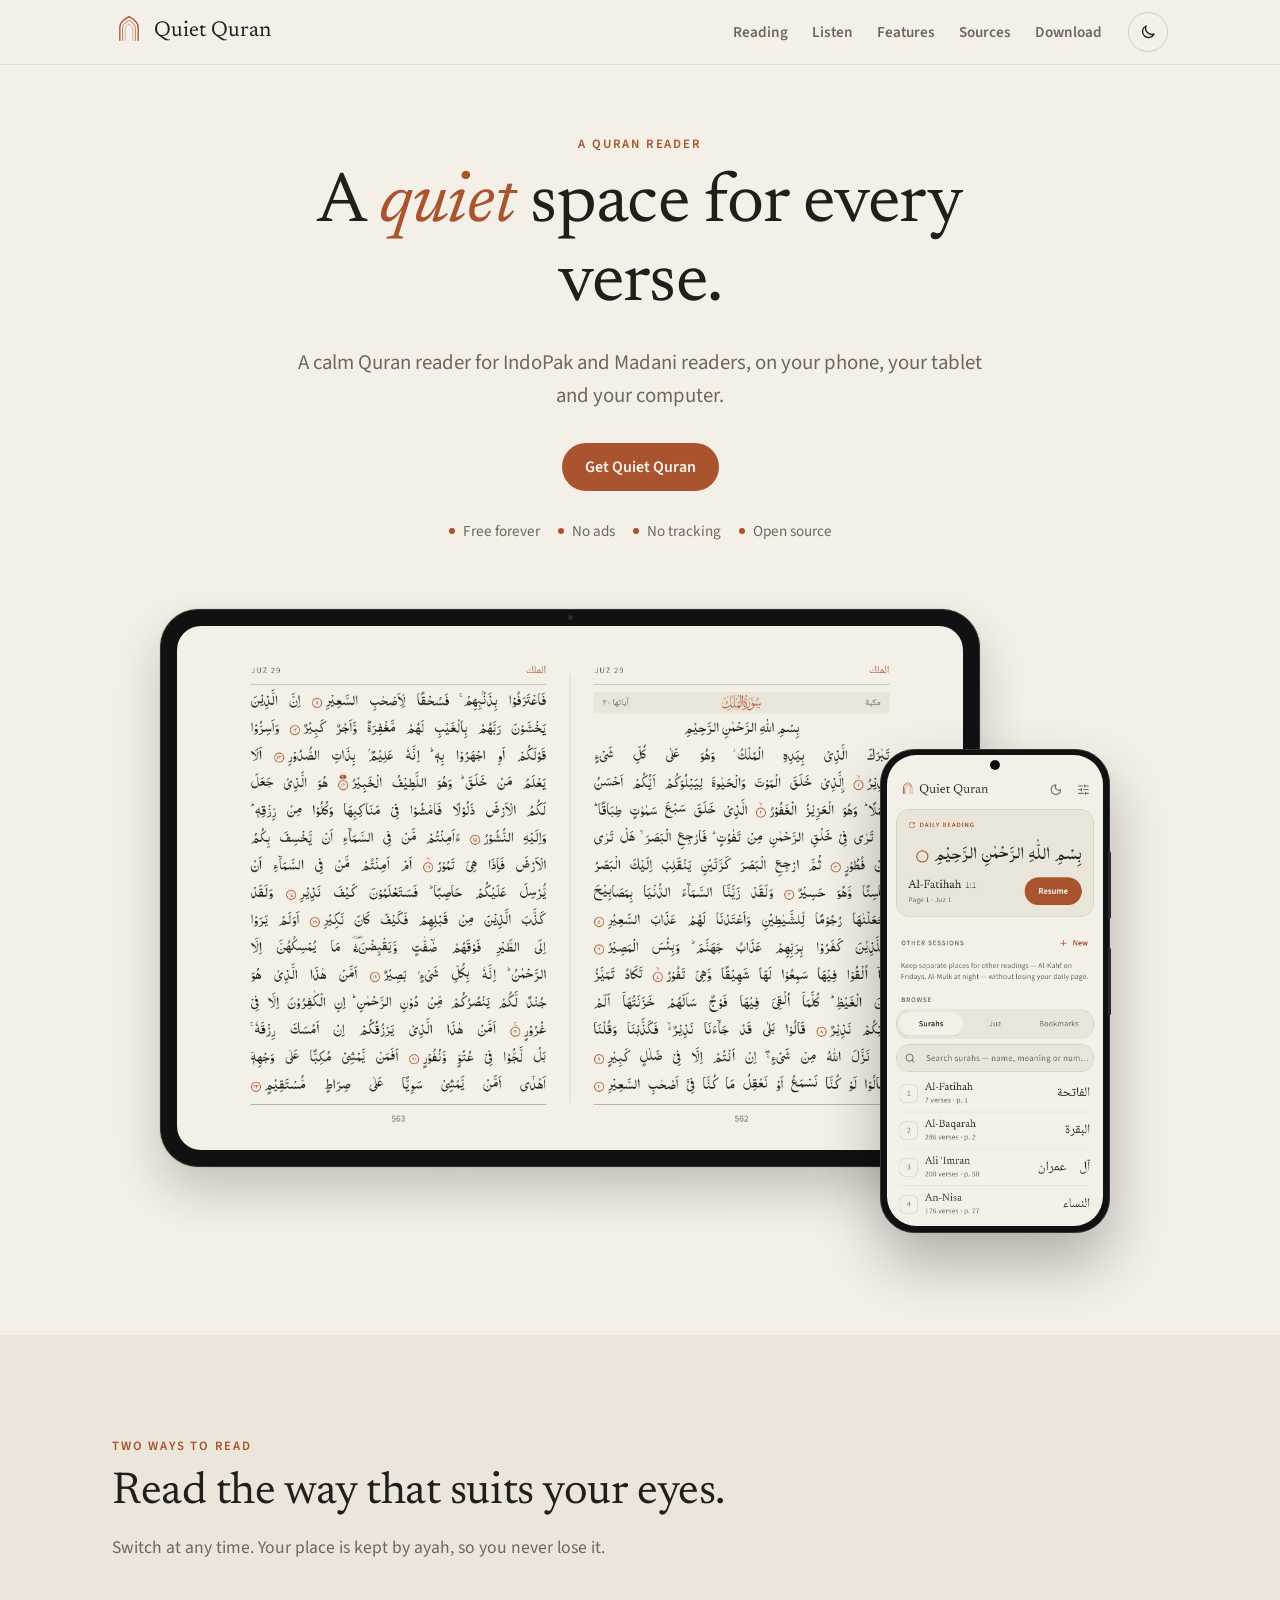
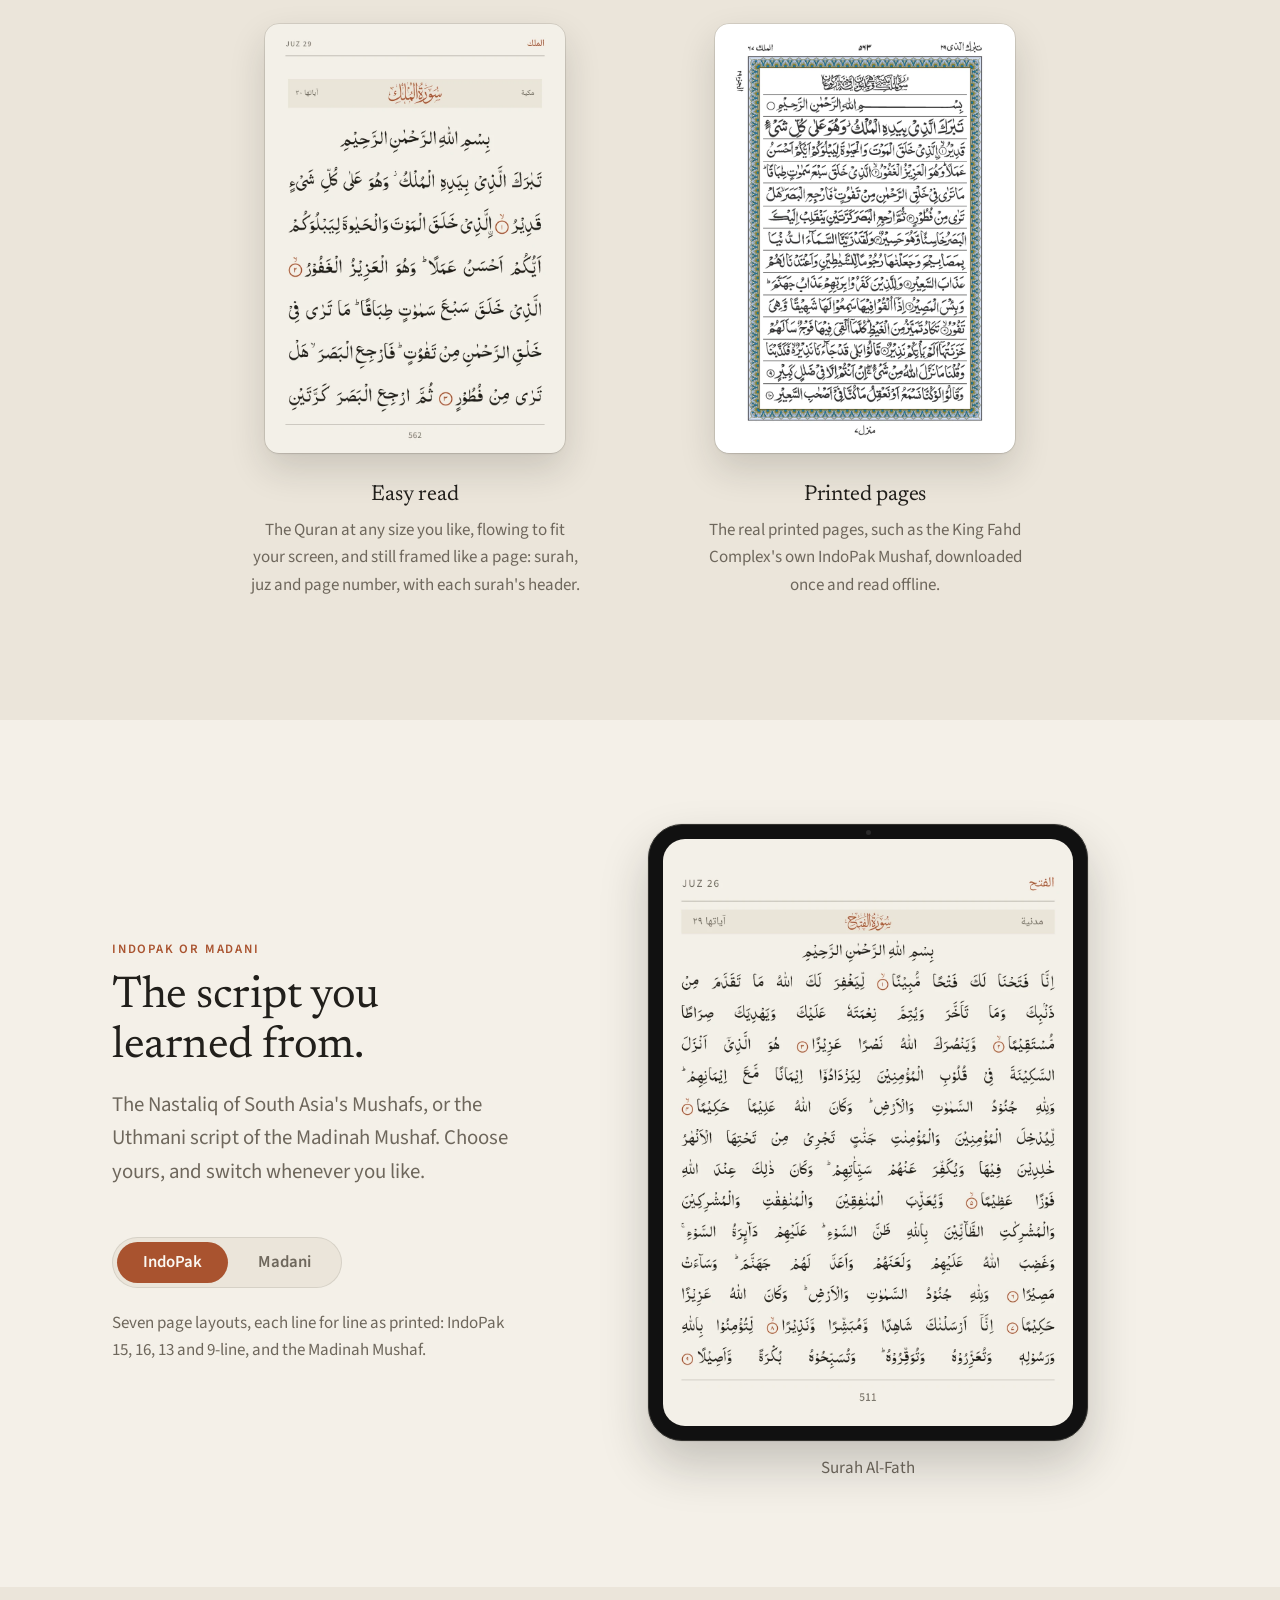
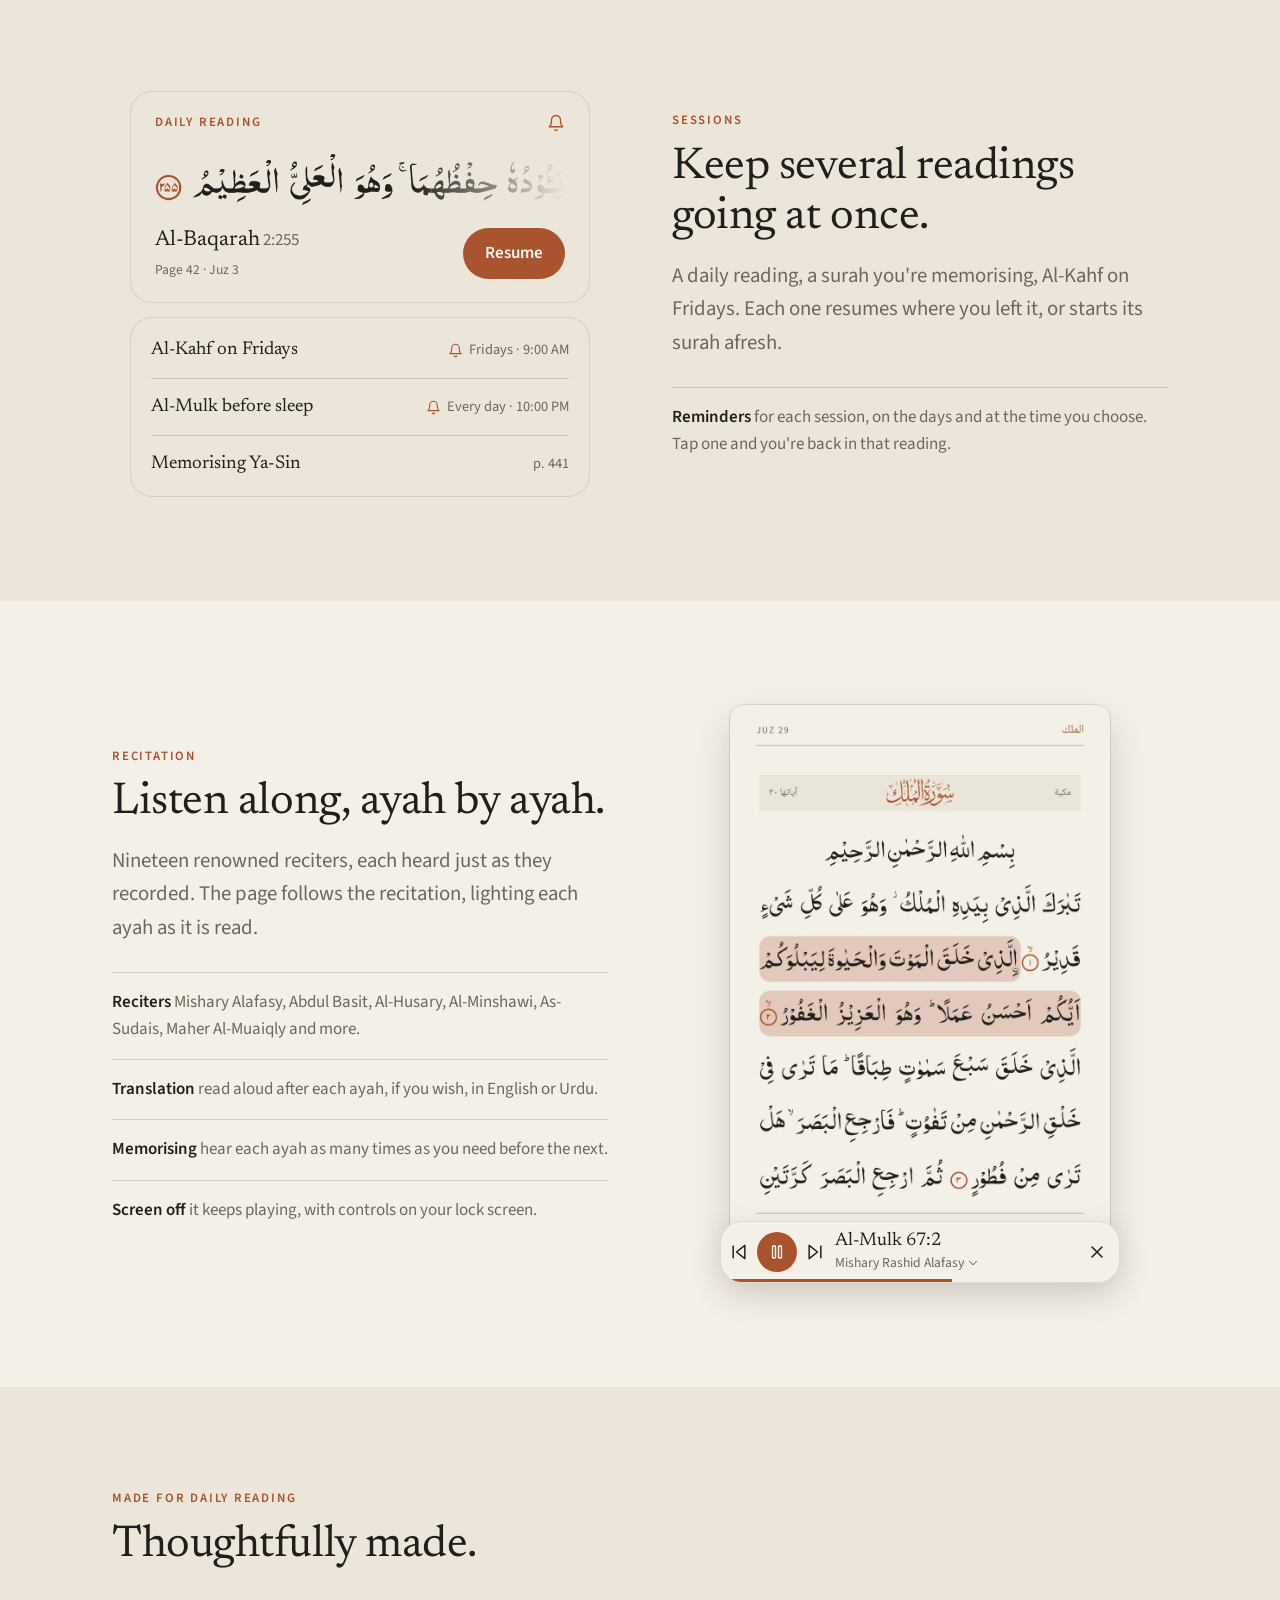
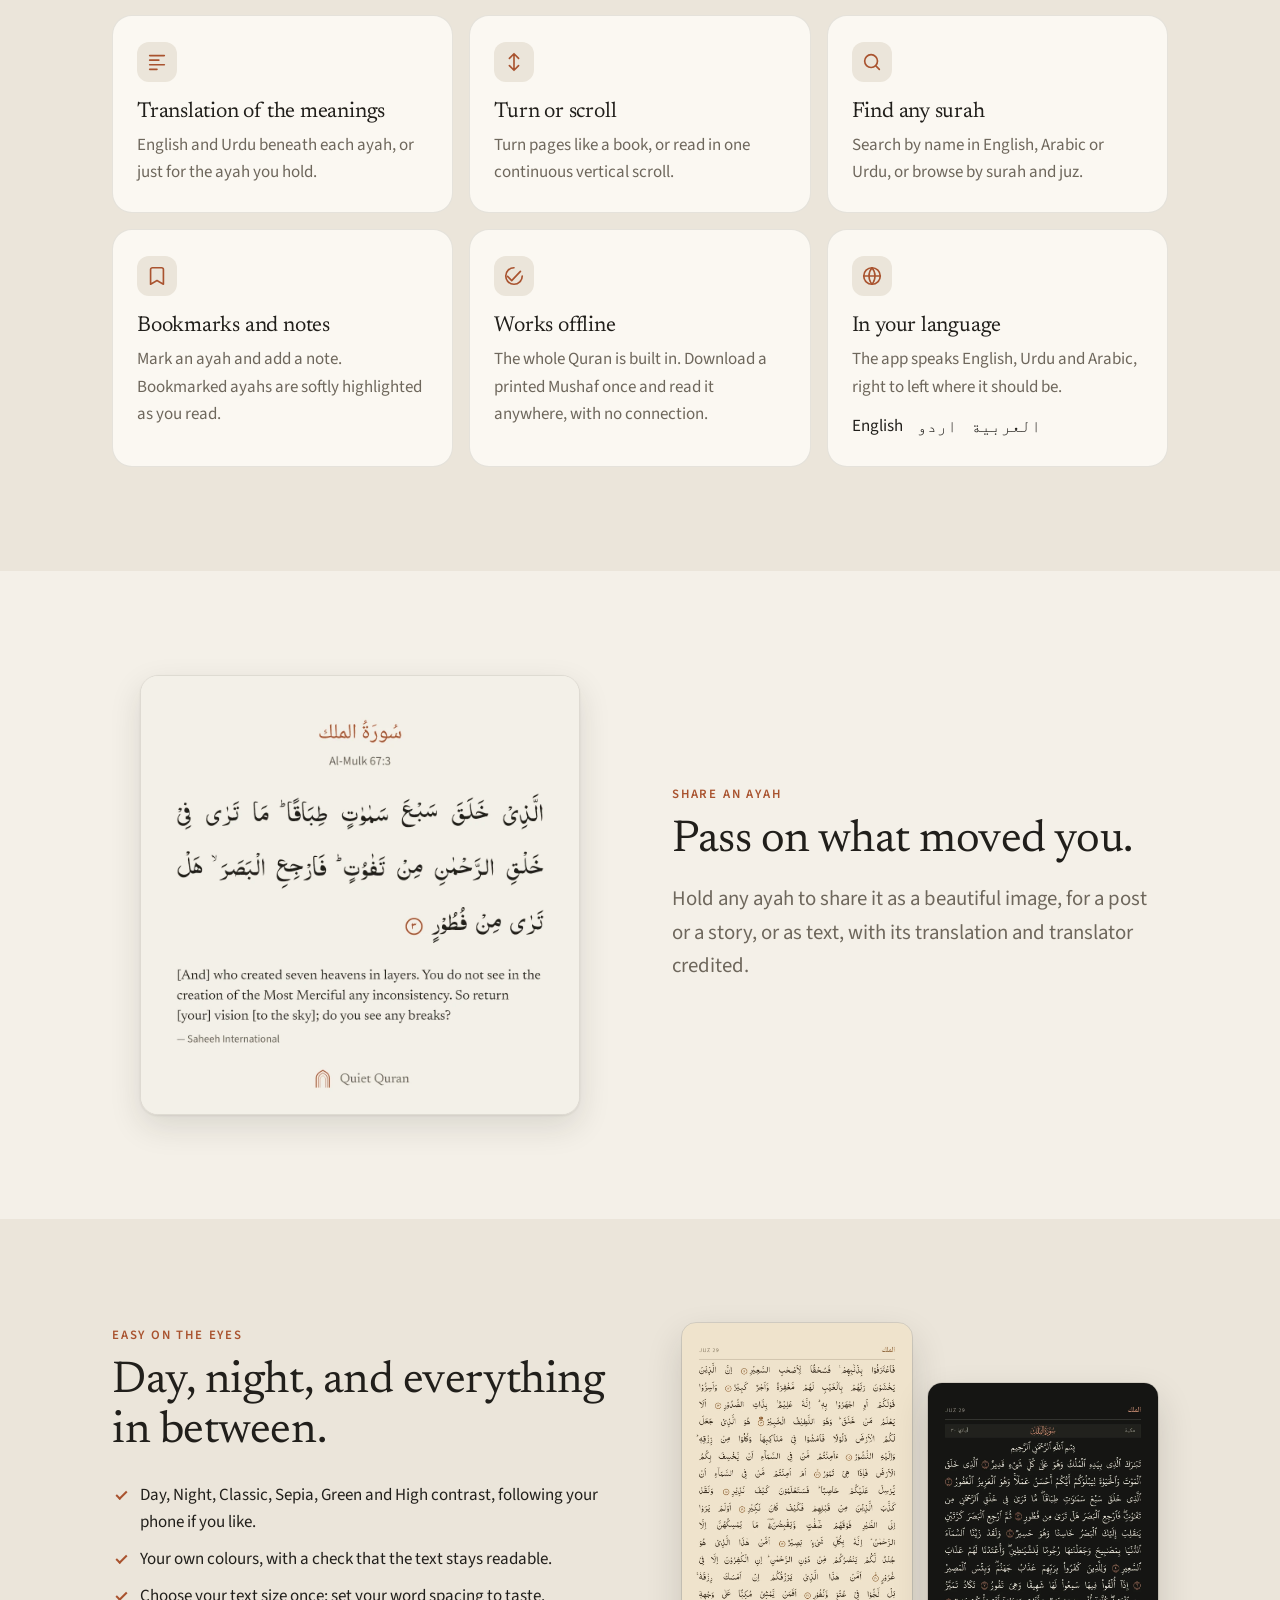
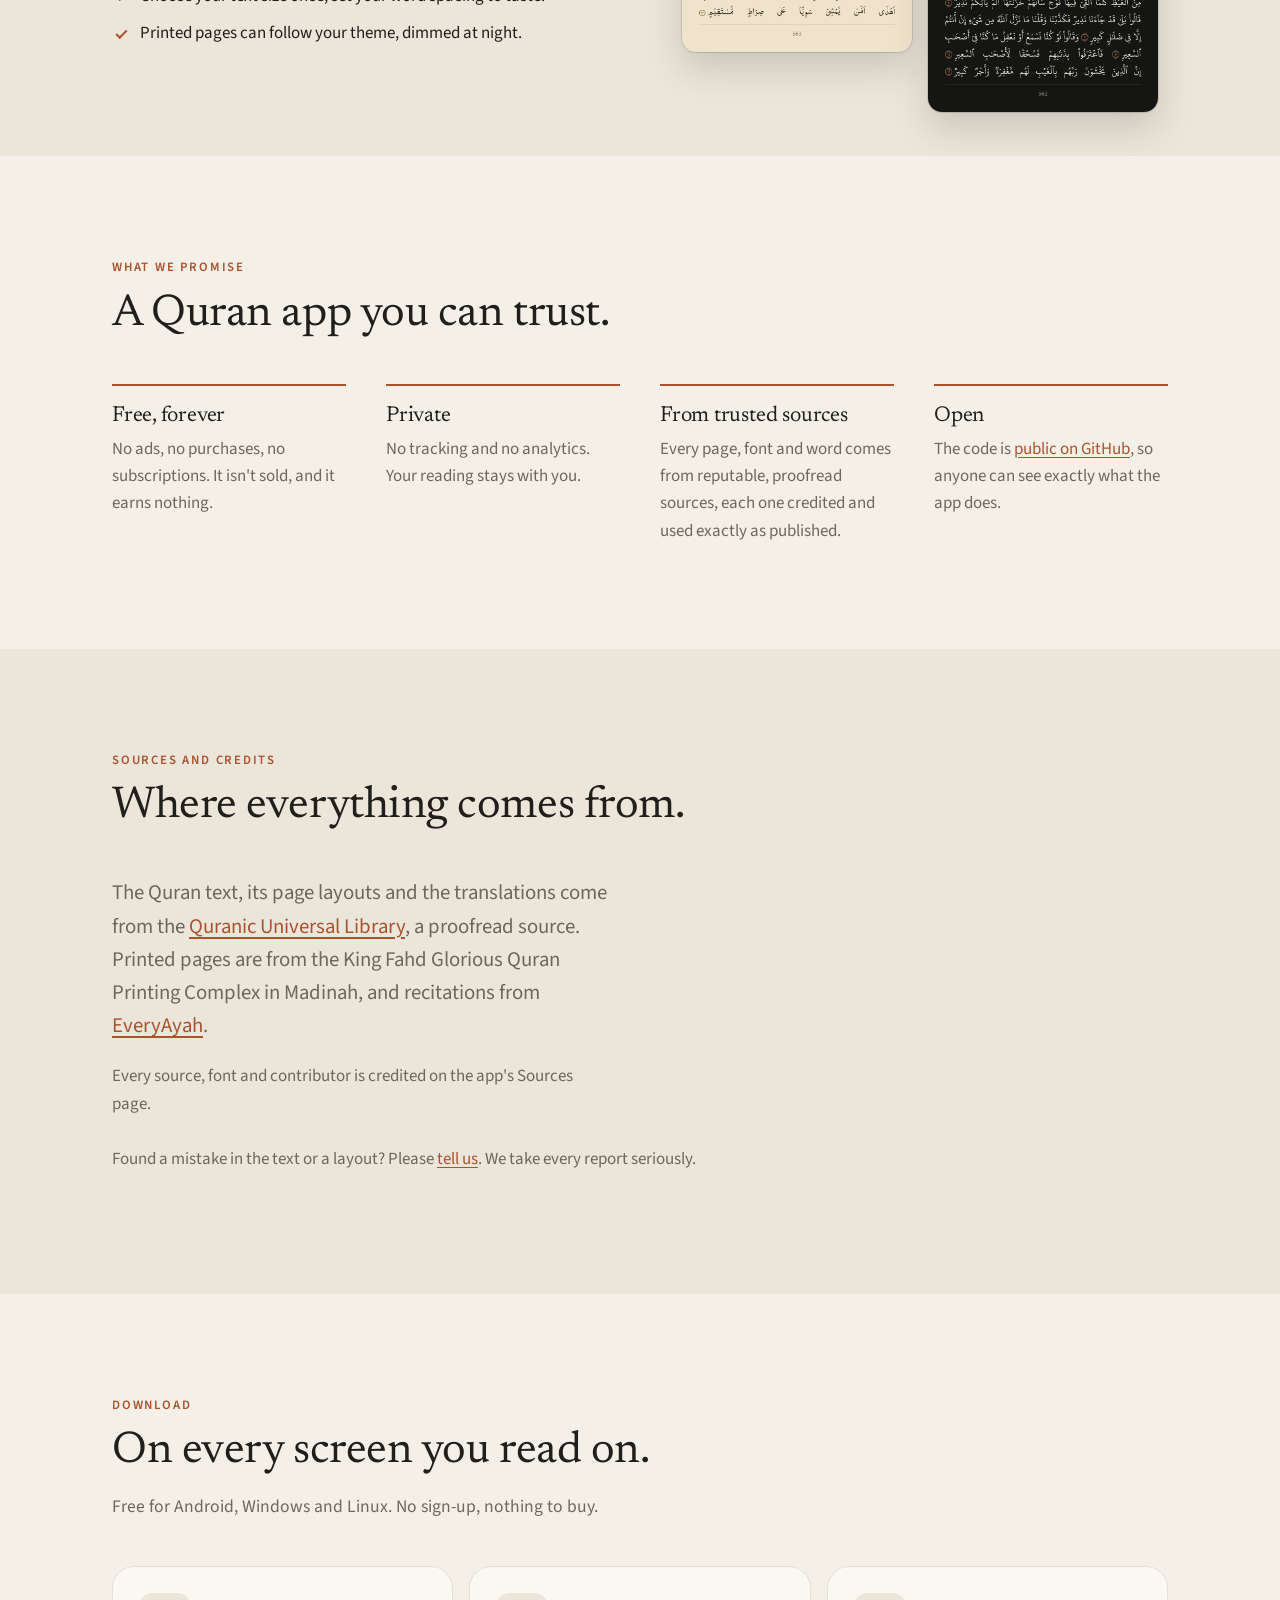
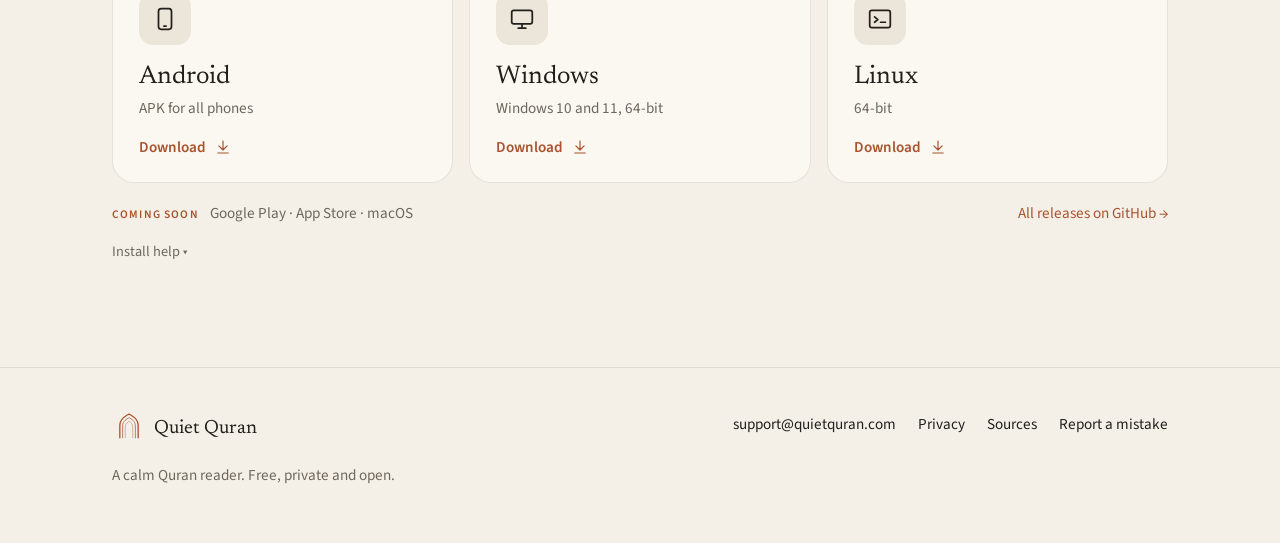
==== commit 071ae5fb: "Website: a tidier area under the download tiles One line for what's coming and a link to all release" ====
--- a/website/index.html
+++ b/website/index.html
@@ -420,16 +420,23 @@
           </a>
           <a class="get-row" href="https://github.com/Ykhadow/quietquran/releases/latest/download/QuietQuran-linux-x64.tar.gz">
             <span class="get-icon"><svg viewBox="0 0 24 24" aria-hidden="true"><rect x="2.5" y="4" width="19" height="16" rx="2"/><path d="M7 10l3 2.5L7 15M12.5 15H17"/></svg></span>
-            <span class="get-text"><strong>Linux</strong><span>64-bit · recitation needs libmpv</span></span>
+            <span class="get-text"><strong>Linux</strong><span>64-bit</span></span>
             <span class="get-cta">Download <svg class="arrow" viewBox="0 0 24 24" aria-hidden="true"><path d="M12 4v12M6.5 10.5 12 16l5.5-5.5M5 20h14"/></svg></span>
           </a>
         </div>
-        <p class="get-soon"><span>Coming soon</span> Google Play · App Store · macOS</p>
-        <p class="download-notes">
-          Older 32-bit Android phone? <a href="https://github.com/Ykhadow/quietquran/releases/latest/download/QuietQuran-android-arm32.apk">Get this APK instead</a>.
-          Windows may say the app is from an unknown publisher: choose <em>More info</em>, then <em>Run anyway</em>.
-          Every release, with checksums, is on <a href="https://github.com/Ykhadow/quietquran/releases">GitHub</a>.
-        </p>
+        <div class="get-foot">
+          <p class="get-soon"><span>Coming soon</span> Google Play · App Store · macOS</p>
+          <a class="get-all" href="https://github.com/Ykhadow/quietquran/releases">All releases on GitHub →</a>
+        </div>
+        <details class="get-help">
+          <summary>Install help</summary>
+          <ul>
+            <li>Older 32-bit Android phone? <a href="https://github.com/Ykhadow/quietquran/releases/latest/download/QuietQuran-android-arm32.apk">Get this APK instead</a>.</li>
+            <li>Windows may say the app is from an unknown publisher: choose <em>More info</em>, then <em>Run anyway</em>.</li>
+            <li>Linux: recitation needs libmpv (<code>sudo apt install libmpv2</code>, or <code>libmpv1</code> on Ubuntu 22.04).</li>
+            <li>Each release on GitHub lists checksums, to check your download.</li>
+          </ul>
+        </details>
       </div>
     </section>
   </main>
--- a/website/styles.css
+++ b/website/styles.css
@@ -1384,8 +1384,17 @@
   }
 }
 
+.get-foot {
+  display: flex;
+  flex-wrap: wrap;
+  align-items: baseline;
+  justify-content: space-between;
+  gap: 8px 24px;
+  margin-top: 18px;
+}
+
 .get-soon {
-  margin-top: 16px;
+  margin: 0;
   color: var(--mut);
   font-size: 0.95rem;
 }
@@ -1398,9 +1407,48 @@
   color: var(--acc);
 }
 
-.download-notes {
+.get-all {
+  font-size: 0.95rem;
+  color: var(--acc);
+  text-decoration: none;
+}
+
+.get-all:hover {
+  text-decoration: underline;
+}
+
+/* Install help: the details most people never need, folded away. */
+.get-help {
+  margin-top: 14px;
+  color: var(--mut);
+  font-size: 0.9rem;
+}
+
+.get-help summary {
+  cursor: pointer;
+  width: fit-content;
+  list-style: none;
+}
+
+.get-help summary::-webkit-details-marker {
+  display: none;
+}
+
+.get-help summary::after {
+  content: " ▾";
+}
+
+.get-help[open] summary::after {
+  content: " ▴";
+}
+
+.get-help ul {
+  margin: 10px 0 0;
+  padding-left: 18px;
+  line-height: 1.6;
   max-width: 720px;
-  margin-top: 10px;
-  color: var(--mut);
-  font-size: 0.9rem;
-}
+}
+
+.get-help code {
+  font-size: 0.85em;
+}
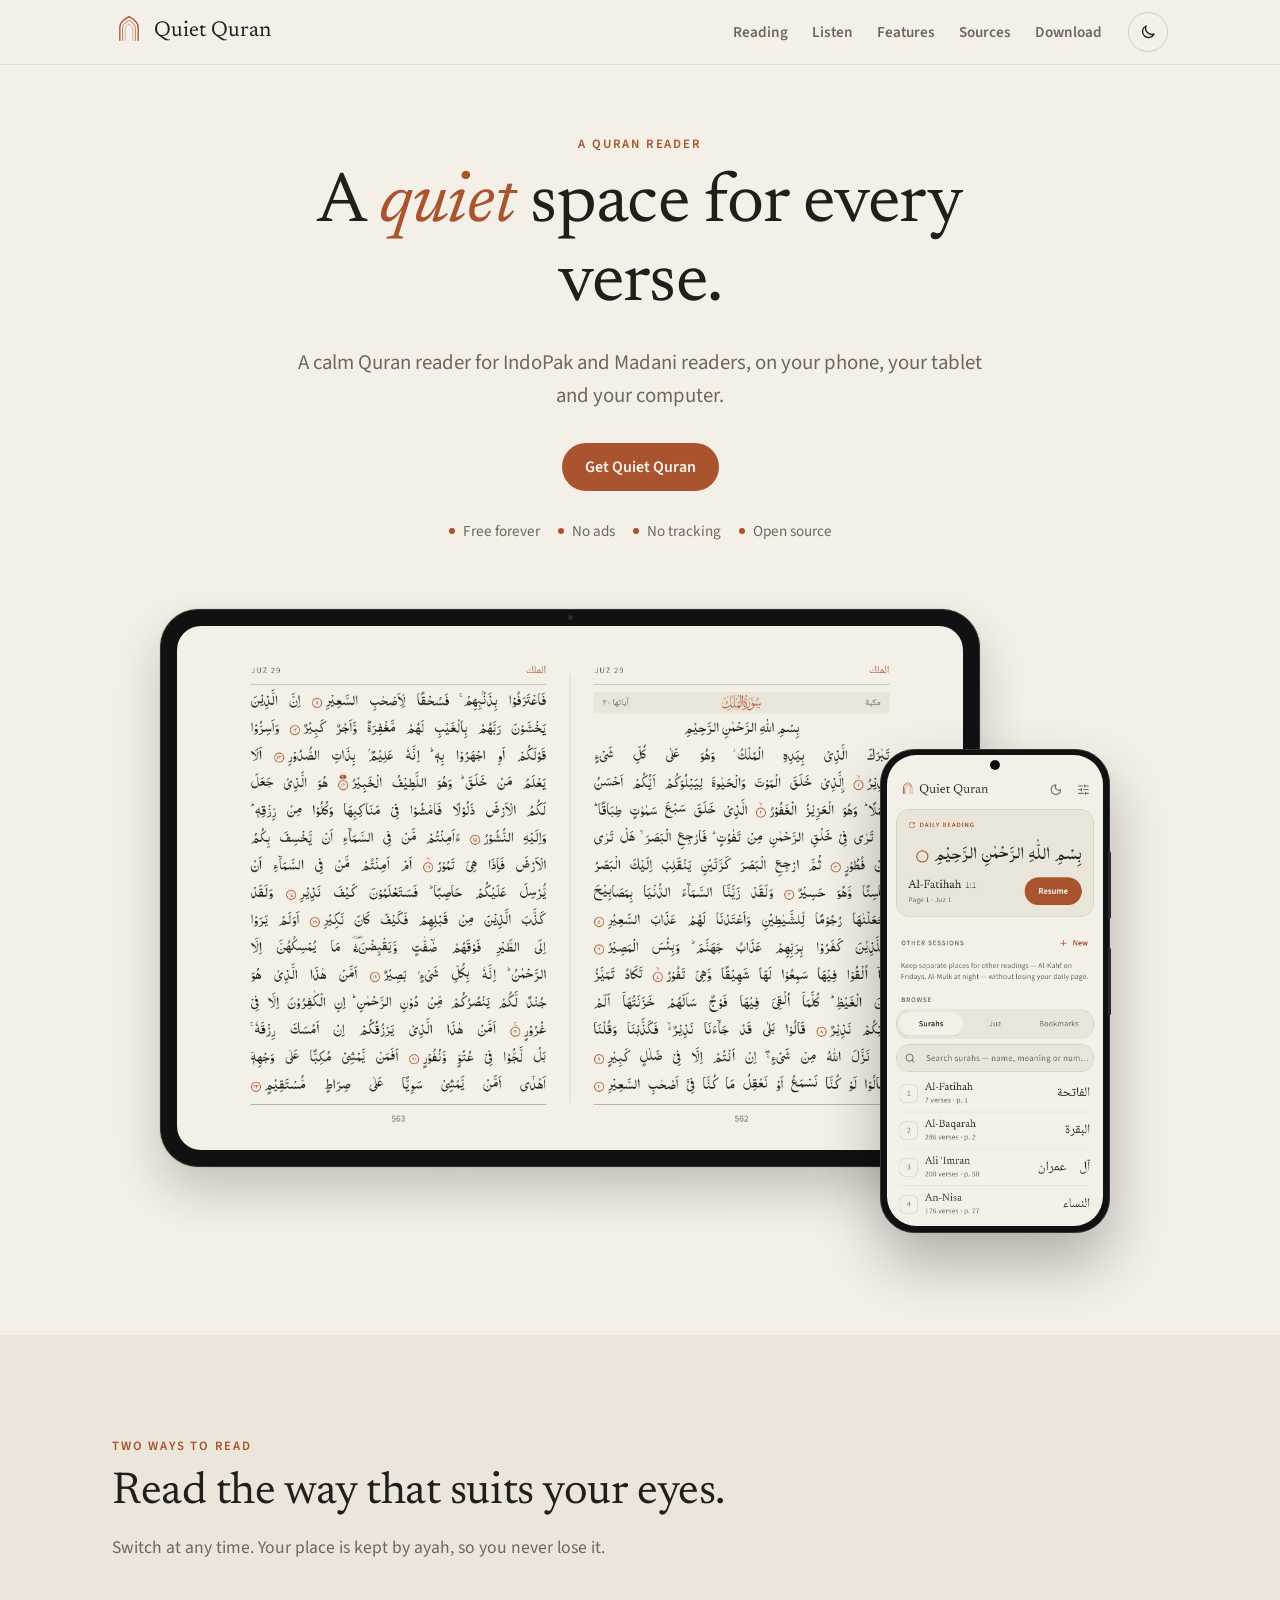
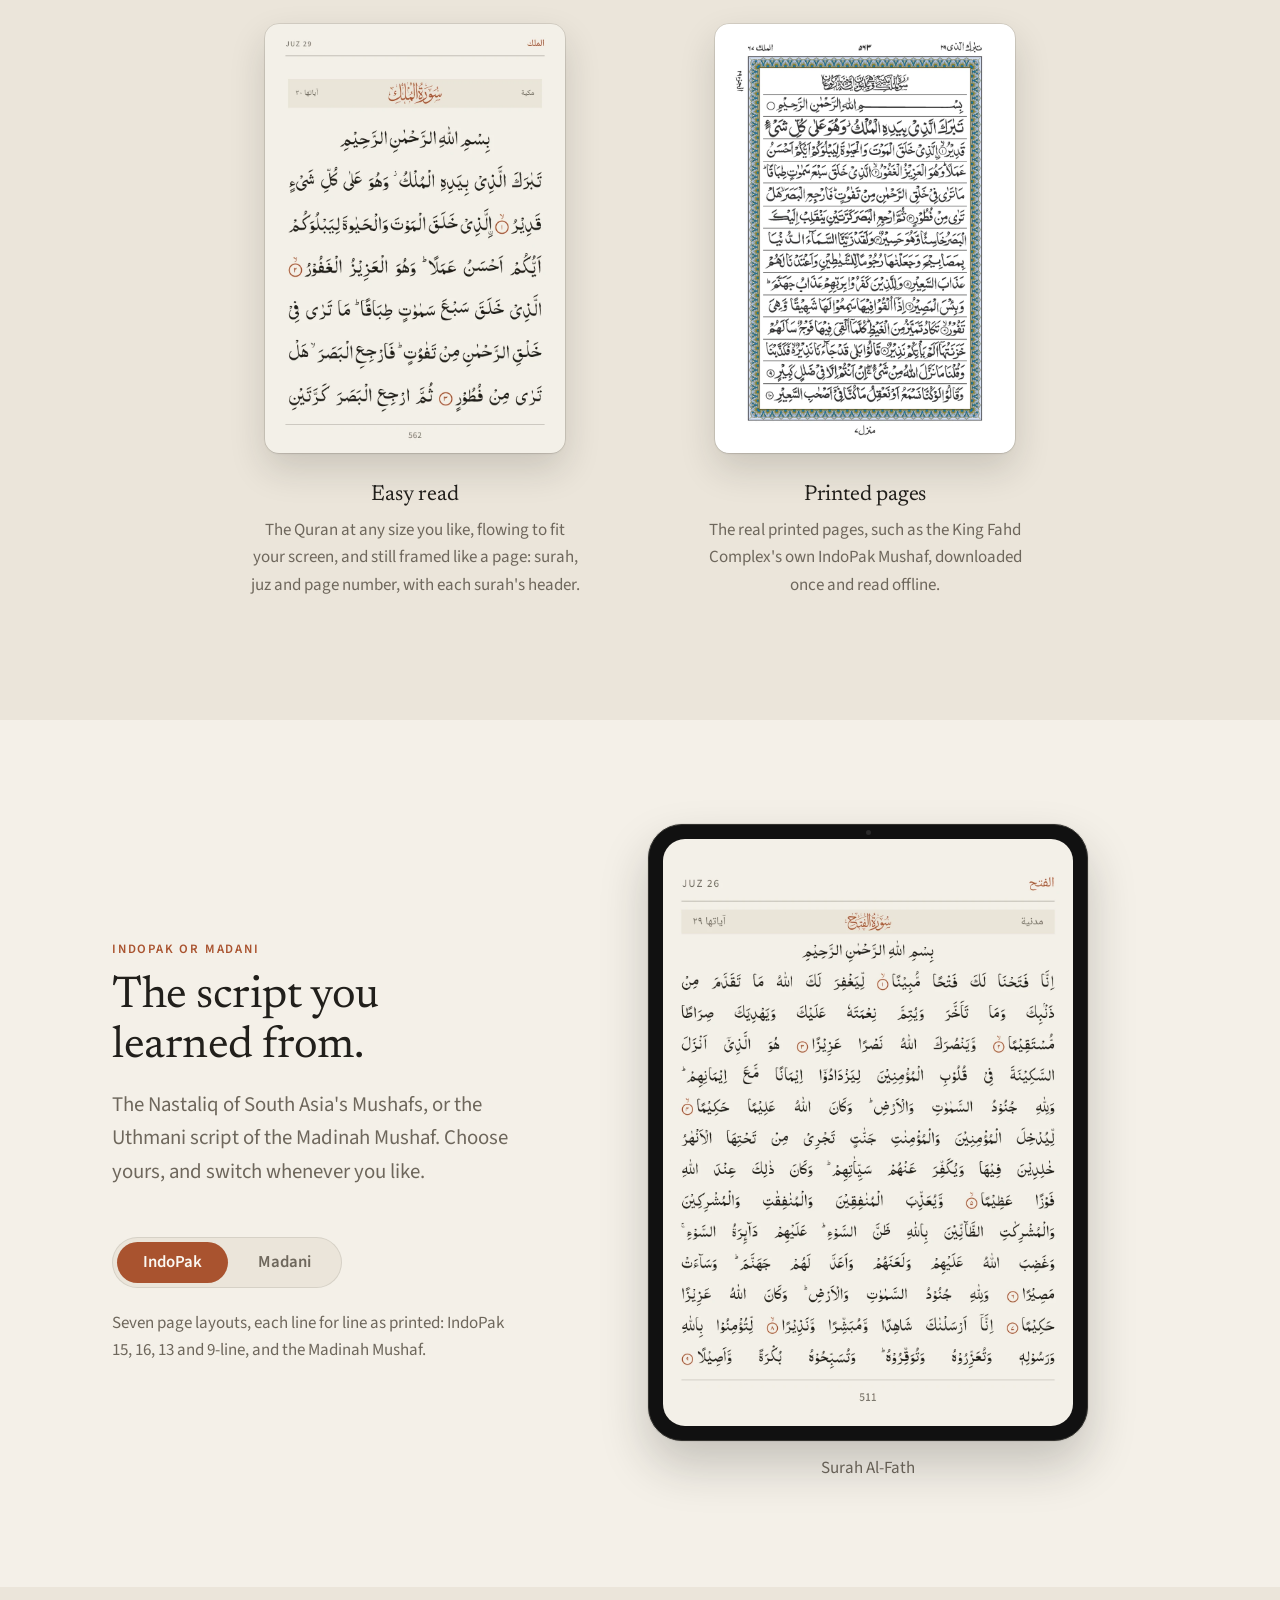
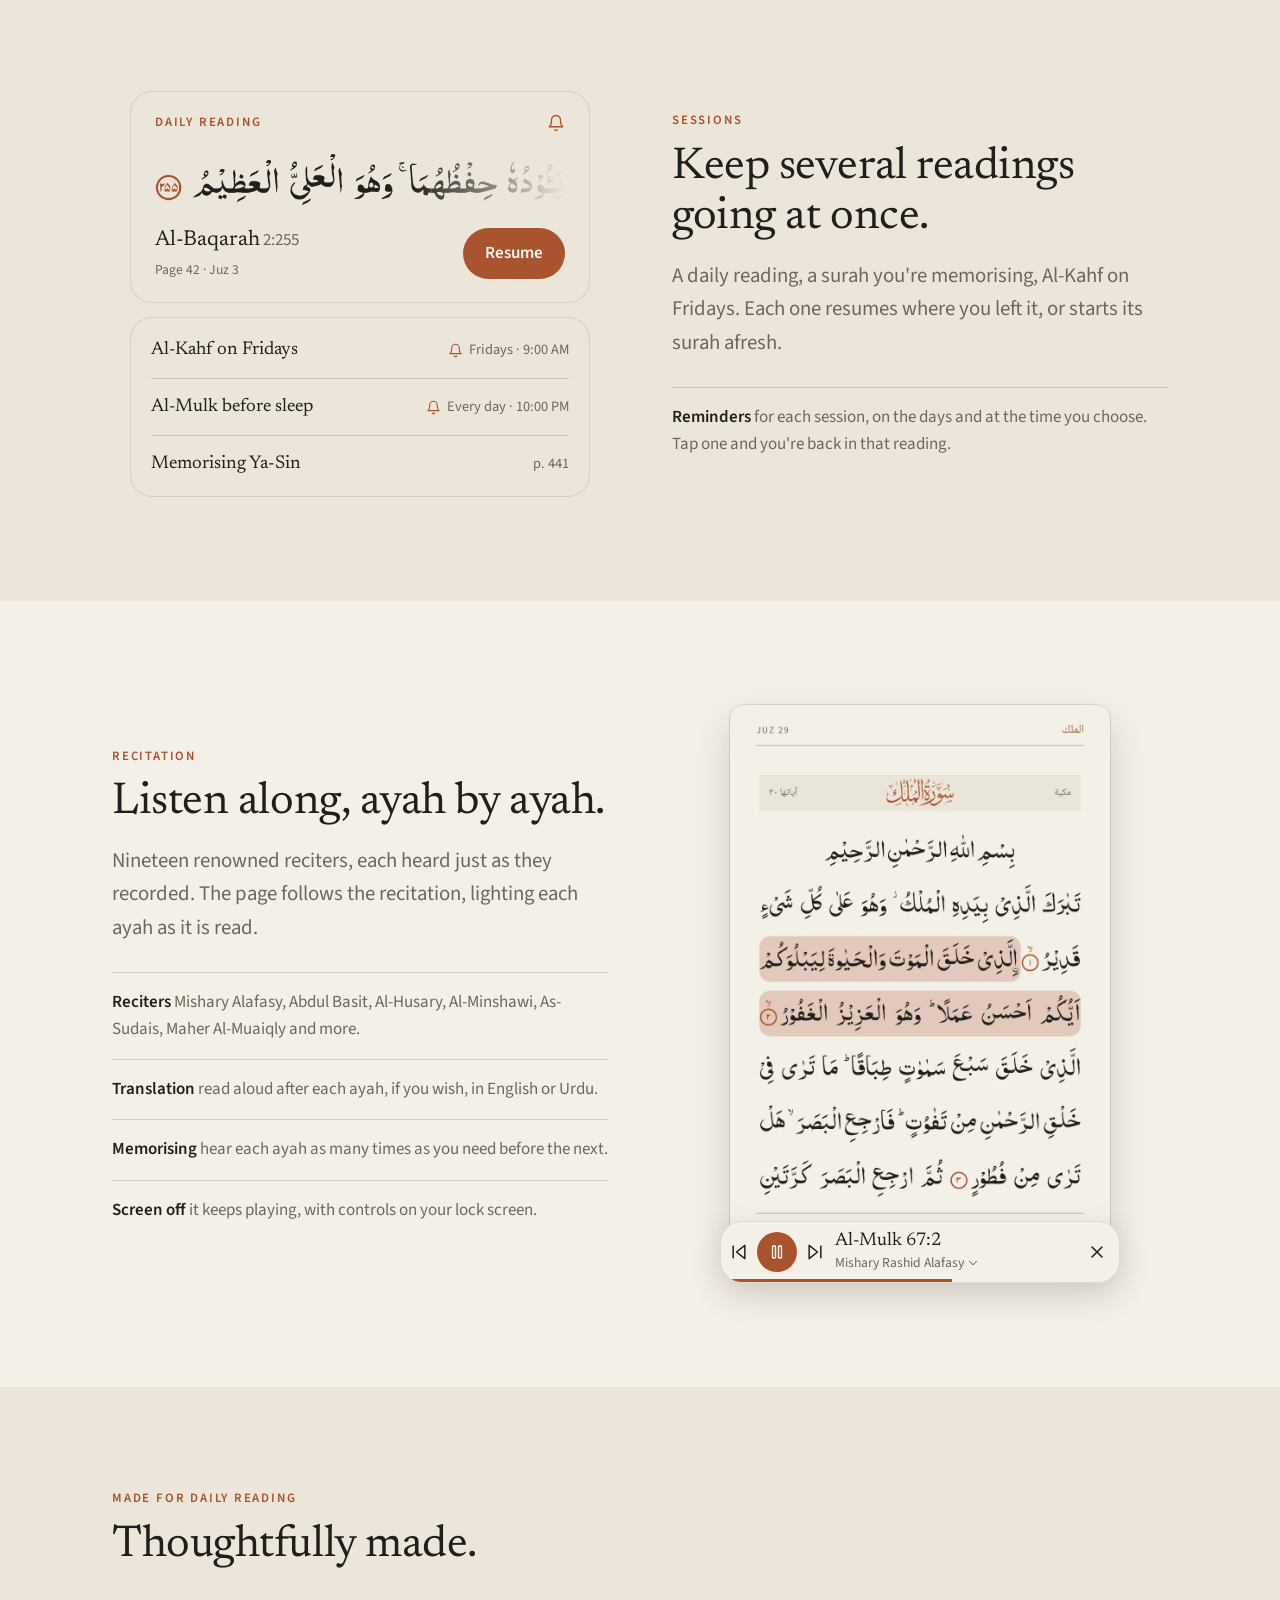
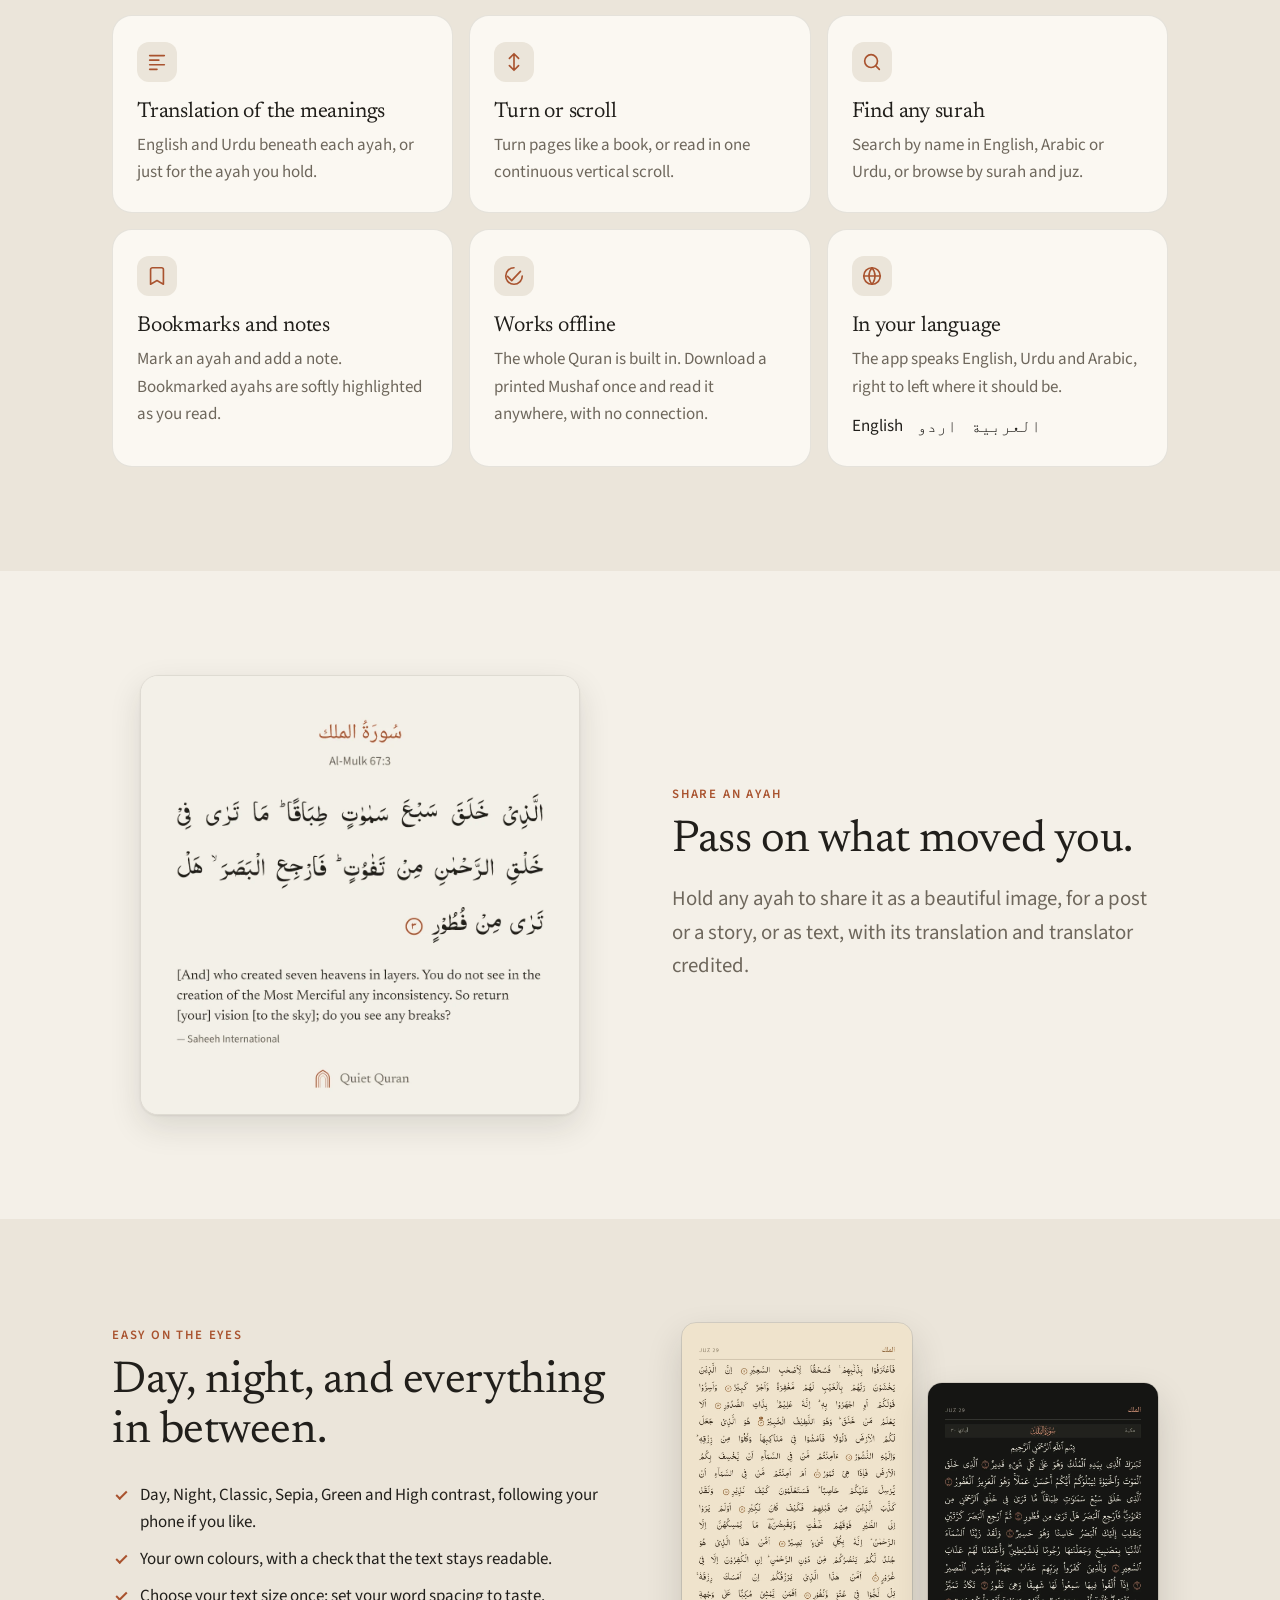
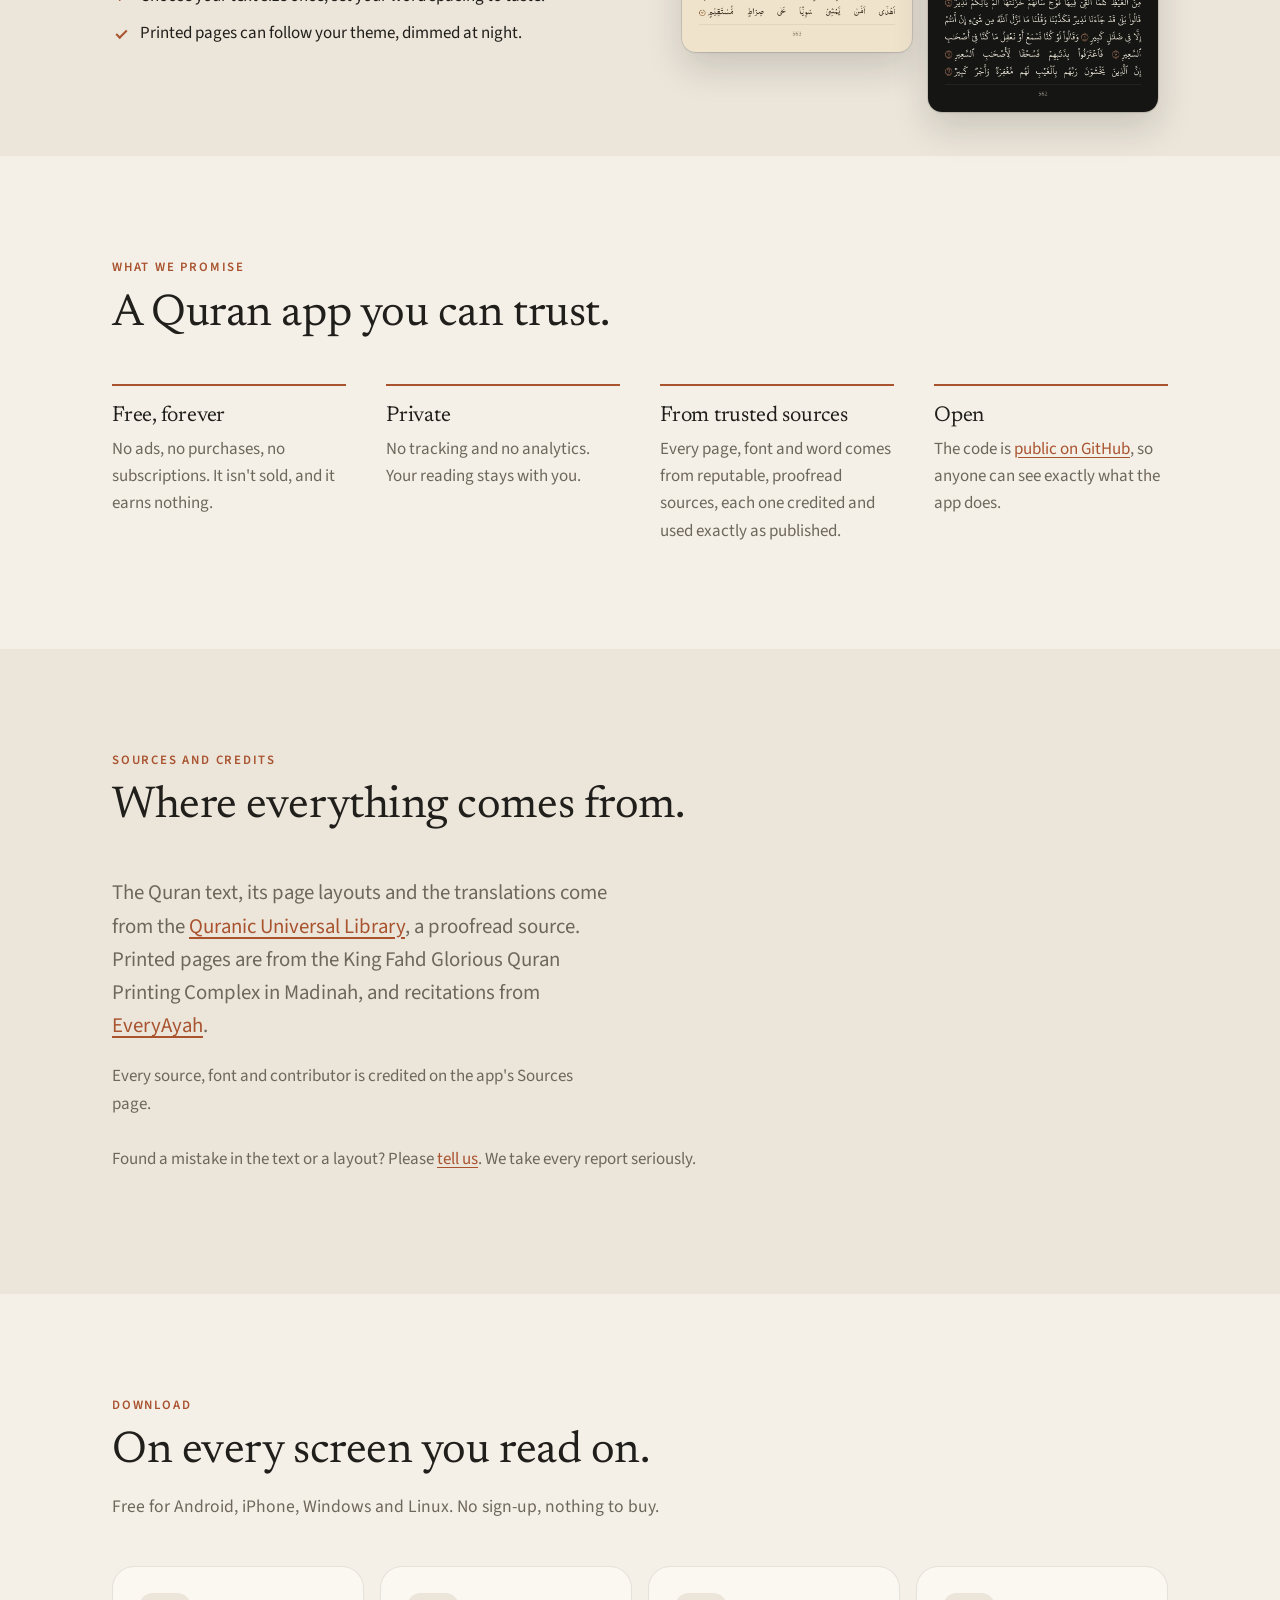
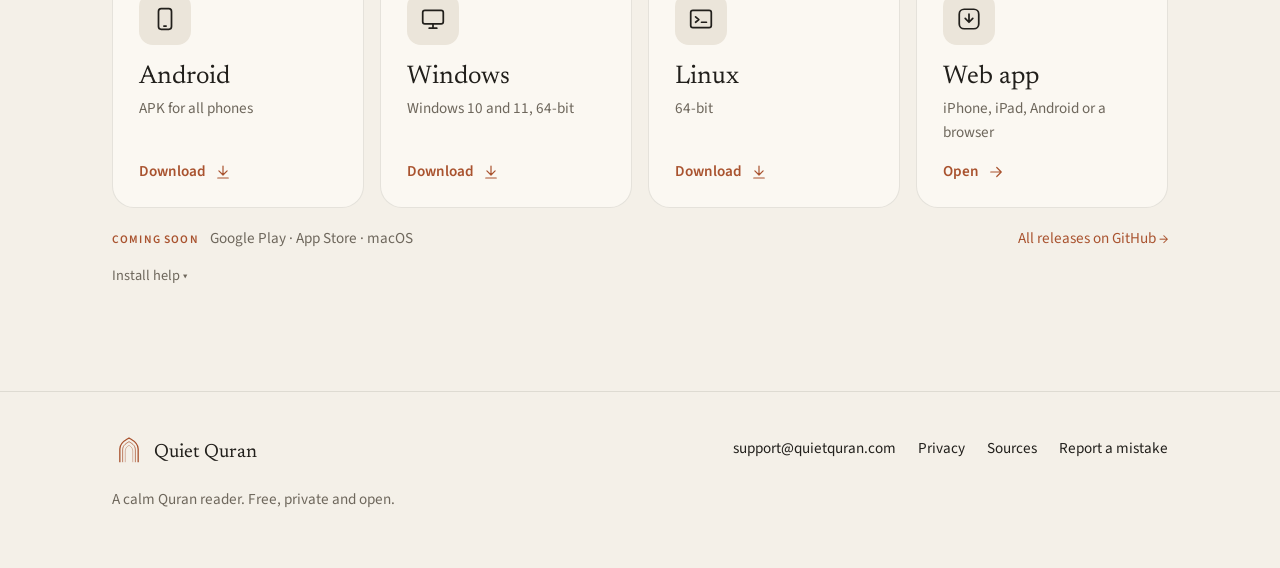
==== commit cbfa589c: "Website: the web version at /reader/, and a Web app tile A fourth download tile installs the web ver" ====
--- a/website/index.html
+++ b/website/index.html
@@ -12,12 +12,20 @@
       var t = localStorage.getItem("theme");
       if (t === "light" || t === "dark") document.documentElement.dataset.theme = t;
     } catch (e) {}
+    // The browser's offer to install the web app can come before site.js
+    // runs: keep it for the Web app tile.
+    window.addEventListener("beforeinstallprompt", function (e) {
+      e.preventDefault();
+      window.installPrompt = e;
+    });
   </script>
   <link rel="icon" href="favicon.ico" sizes="any">
   <link rel="icon" href="img/mark-day.svg" type="image/svg+xml">
   <link rel="apple-touch-icon" href="apple-touch-icon.png">
   <link rel="canonical" href="https://quietquran.com/">
-  <link rel="manifest" href="site.webmanifest">
+  <!-- The web app's manifest (its scope is the whole site), so the Web app
+       tile can install it from here. -->
+  <link rel="manifest" href="/reader/manifest.json">
   <meta name="robots" content="index, follow">
   <meta property="og:site_name" content="Quiet Quran">
   <meta property="og:title" content="Quiet Quran — a calm Quran reader for IndoPak and Madani readers">
@@ -405,7 +413,7 @@
         <div class="section-head">
           <p class="eyebrow">Download</p>
           <h2>On every screen you read on.</h2>
-          <p>Free for Android, Windows and Linux. No sign-up, nothing to buy.</p>
+          <p>Free for Android, iPhone, Windows and Linux. No sign-up, nothing to buy.</p>
         </div>
         <div class="get-list">
           <a class="get-row" href="https://github.com/Ykhadow/quietquran/releases/latest/download/QuietQuran-android-arm64.apk">
@@ -423,7 +431,22 @@
             <span class="get-text"><strong>Linux</strong><span>64-bit</span></span>
             <span class="get-cta">Download <svg class="arrow" viewBox="0 0 24 24" aria-hidden="true"><path d="M12 4v12M6.5 10.5 12 16l5.5-5.5M5 20h14"/></svg></span>
           </a>
-        </div>
+          <a class="get-row" id="web-app" href="/reader/">
+            <span class="get-icon"><svg viewBox="0 0 24 24" aria-hidden="true"><rect x="3" y="3" width="18" height="18" rx="4.5"/><path d="M12 7.5v7M8.5 11.5 12 15l3.5-3.5"/></svg></span>
+            <span class="get-text"><strong>Web app</strong><span>iPhone, iPad, Android or a browser</span></span>
+            <span class="get-cta"><span class="web-app-cta">Open</span> <svg class="arrow" viewBox="0 0 24 24" aria-hidden="true"><path d="M5 12h14M13 6l6 6-6 6"/></svg></span>
+          </a>
+        </div>
+        <dialog class="ios-install" id="ios-install" aria-labelledby="ios-install-title">
+          <h3 id="ios-install-title">Add Quiet Quran to your Home Screen</h3>
+          <ol>
+            <li><a href="/reader/">Open the web app</a> in Safari.</li>
+            <li>Tap <strong>Share</strong> <svg class="share-glyph" viewBox="0 0 24 24" aria-label="the Share button"><path d="M12 3v12M7.5 7.5 12 3l4.5 4.5M7 11H5.5v9.5h13V11H17"/></svg> at the bottom of the screen (at the top on iPad).</li>
+            <li>Choose <strong>Add to Home Screen</strong>, then <strong>Add</strong>.</li>
+          </ol>
+          <p>It opens from your Home Screen like any app, and works offline.</p>
+          <form method="dialog"><button class="button primary">Done</button></form>
+        </dialog>
         <div class="get-foot">
           <p class="get-soon"><span>Coming soon</span> Google Play · App Store · macOS</p>
           <a class="get-all" href="https://github.com/Ykhadow/quietquran/releases">All releases on GitHub →</a>
@@ -431,6 +454,7 @@
         <details class="get-help">
           <summary>Install help</summary>
           <ul>
+            <li>Web app: on iPhone and iPad, open it in Safari, tap <em>Share</em>, then <em>Add to Home Screen</em>. On Android, Chrome offers <em>Install app</em> in its menu. Your sessions stay in that browser on that device.</li>
             <li>Older 32-bit Android phone? <a href="https://github.com/Ykhadow/quietquran/releases/latest/download/QuietQuran-android-arm32.apk">Get this APK instead</a>.</li>
             <li>Windows may say the app is from an unknown publisher: choose <em>More info</em>, then <em>Run anyway</em>.</li>
             <li>Linux: recitation needs libmpv (<code>sudo apt install libmpv2</code>, or <code>libmpv1</code> on Ubuntu 22.04).</li>
--- a/website/styles.css
+++ b/website/styles.css
@@ -1279,8 +1279,14 @@
    line for what's coming. */
 .get-list {
   display: grid;
-  grid-template-columns: repeat(3, 1fr);
+  grid-template-columns: repeat(4, 1fr);
   gap: 16px;
+}
+
+@media (max-width: 1000px) {
+  .get-list {
+    grid-template-columns: repeat(2, 1fr);
+  }
 }
 
 .get-row {
@@ -1417,6 +1423,57 @@
   text-decoration: underline;
 }
 
+/* iPhone and iPad: how to add the web app to the Home Screen (Safari has
+   no install button to press for them). */
+.ios-install {
+  width: min(440px, calc(100% - 32px));
+  padding: 28px;
+  background: var(--card);
+  color: var(--ink);
+  border: 1px solid var(--line2);
+  border-radius: 22px;
+}
+
+.ios-install::backdrop {
+  background: rgb(0 0 0 / 0.45);
+}
+
+.ios-install h3 {
+  margin: 0 0 14px;
+  font: 400 1.5rem/1.2 var(--serif);
+}
+
+.ios-install ol {
+  margin: 0;
+  padding-left: 20px;
+  line-height: 1.7;
+}
+
+.ios-install p {
+  color: var(--mut);
+  font-size: 0.95rem;
+}
+
+.ios-install a {
+  color: var(--acc);
+}
+
+.ios-install form {
+  display: flex;
+  justify-content: flex-end;
+}
+
+.share-glyph {
+  width: 1.1em;
+  height: 1.1em;
+  vertical-align: -0.15em;
+  fill: none;
+  stroke: var(--acc);
+  stroke-width: 1.8;
+  stroke-linecap: round;
+  stroke-linejoin: round;
+}
+
 /* Install help: the details most people never need, folded away. */
 .get-help {
   margin-top: 14px;
